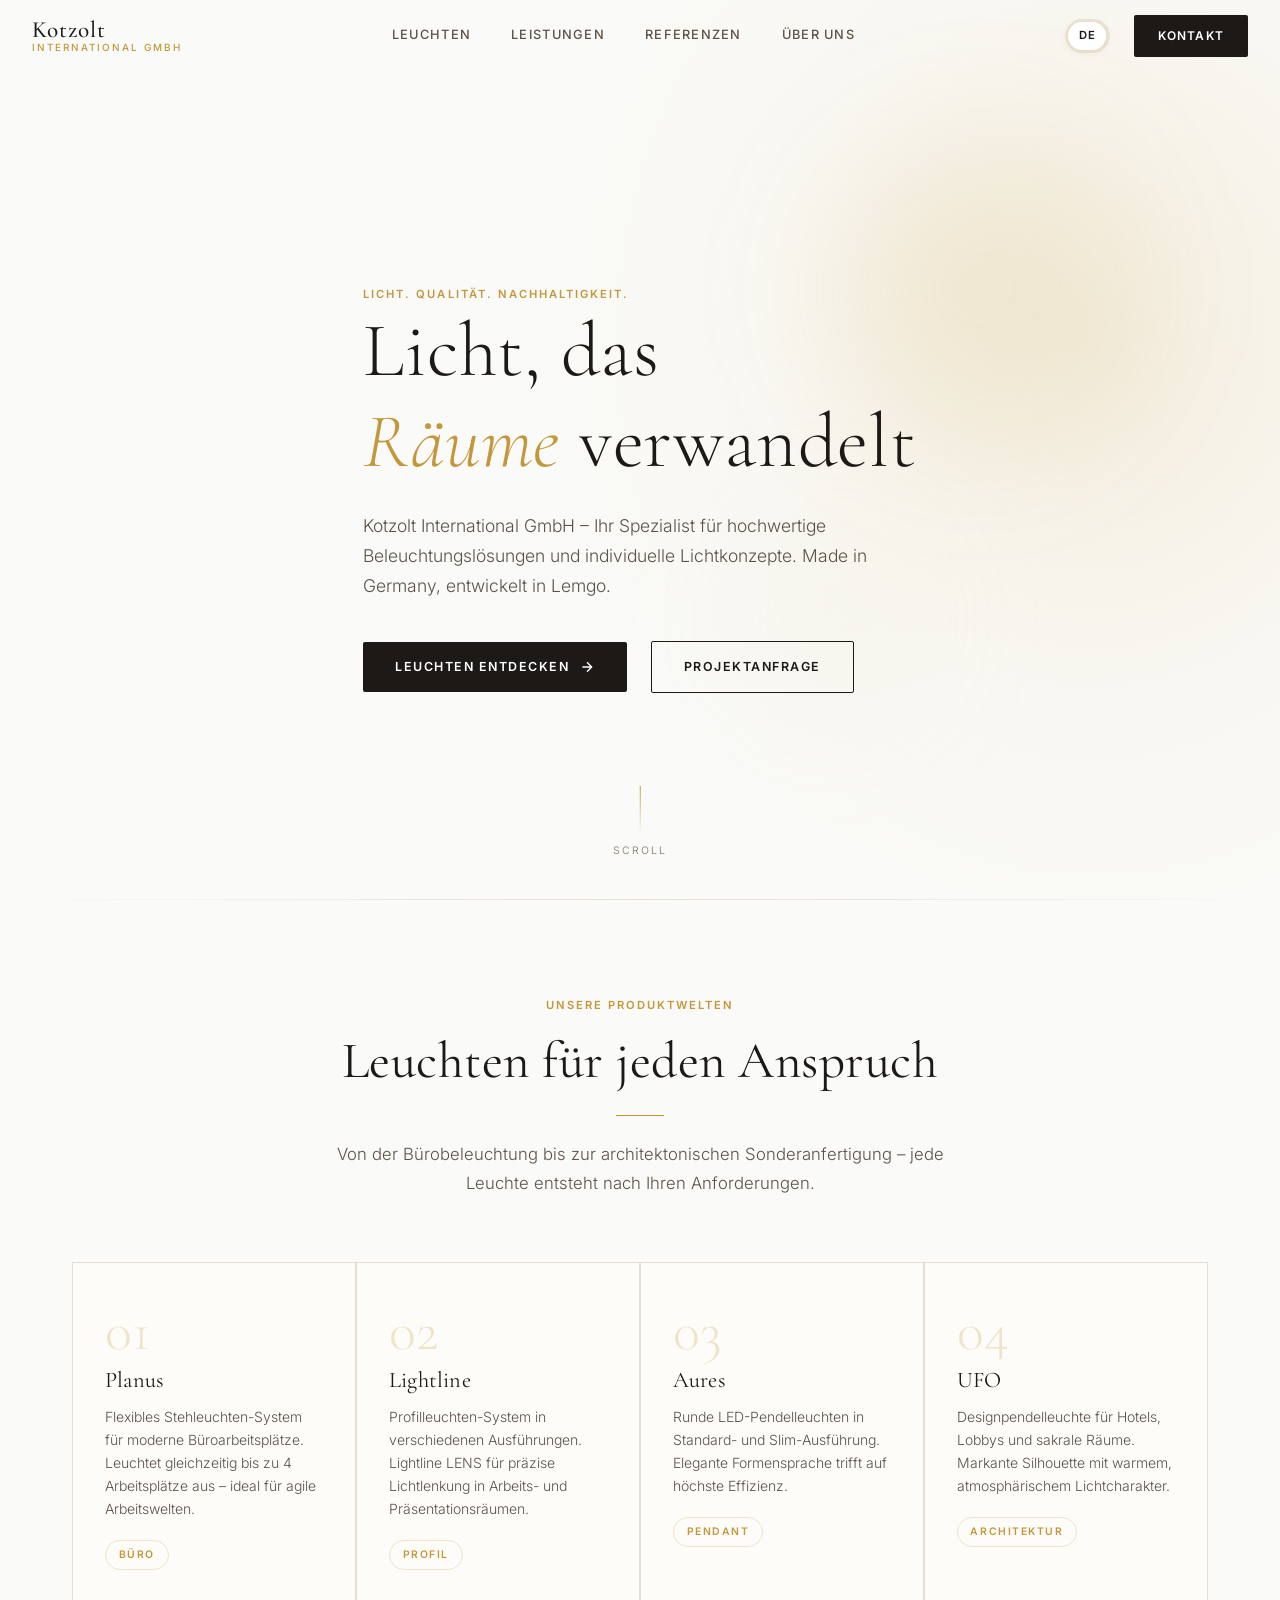
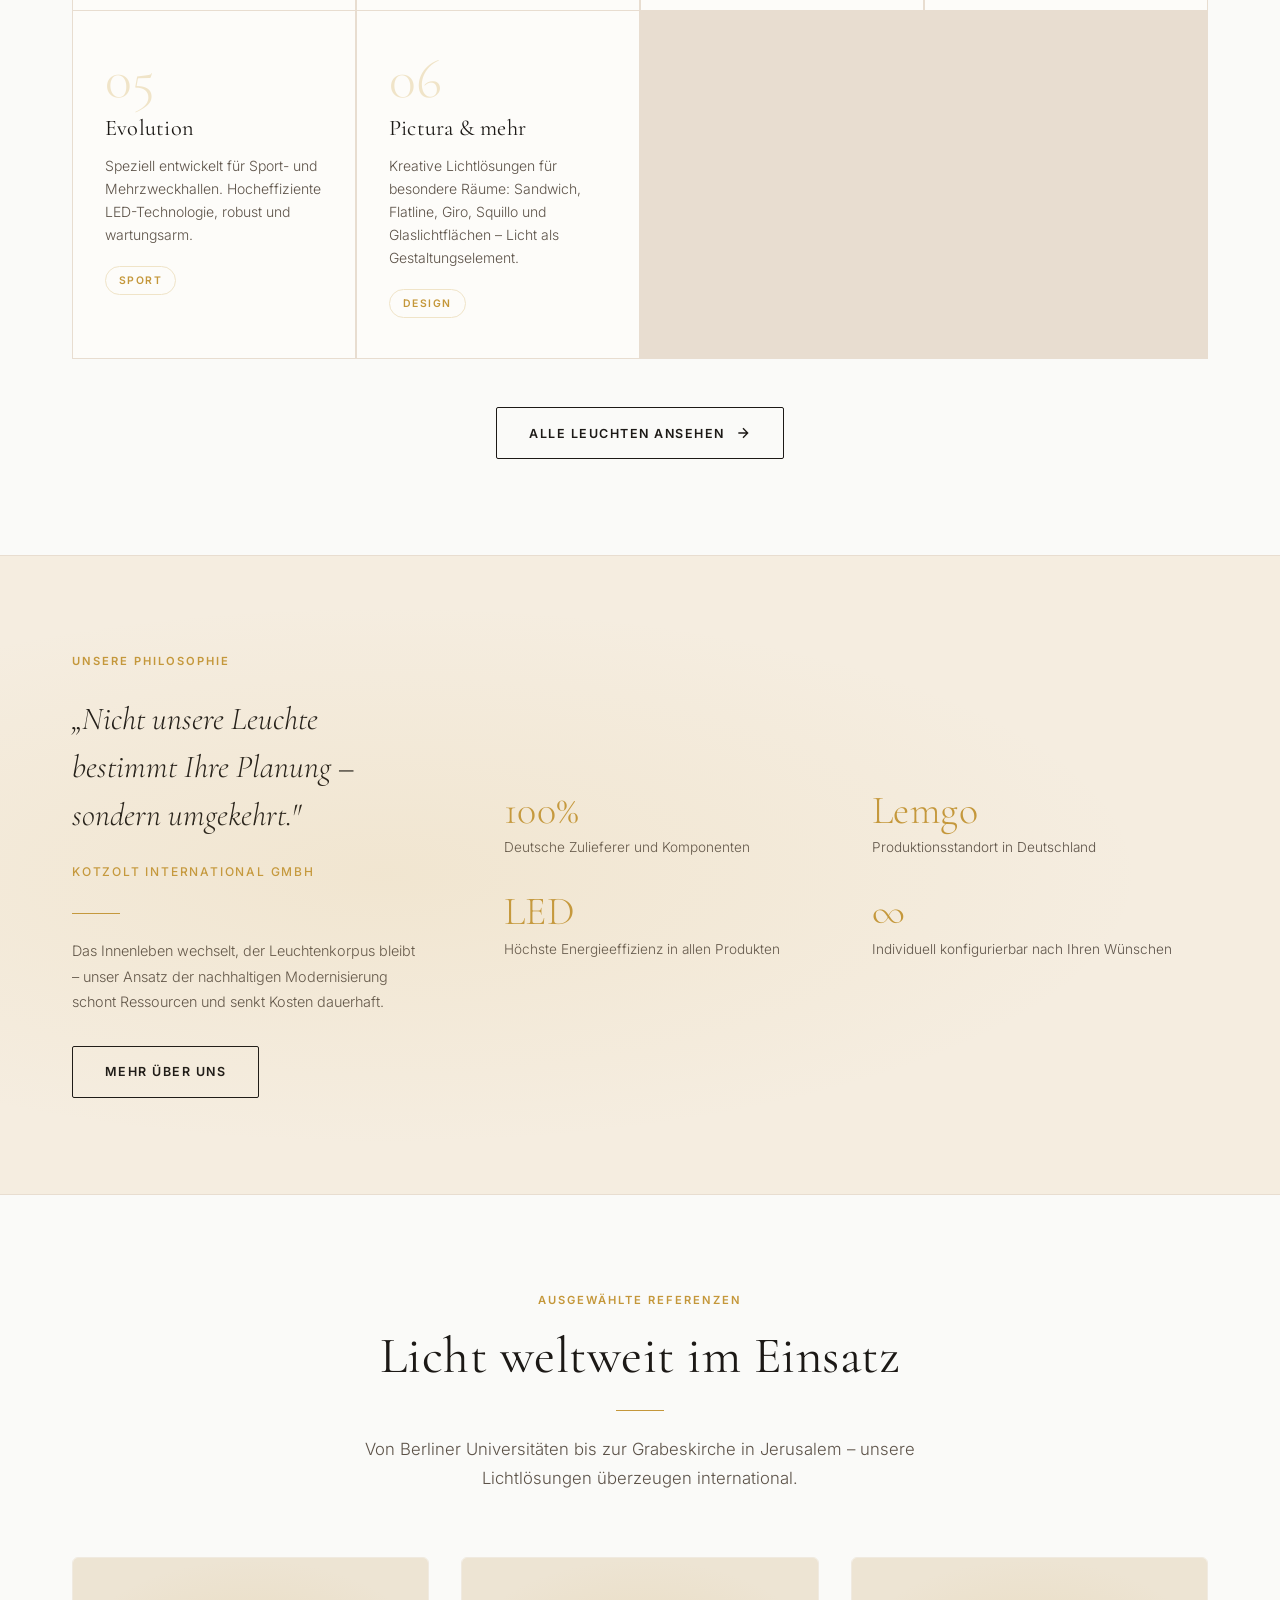
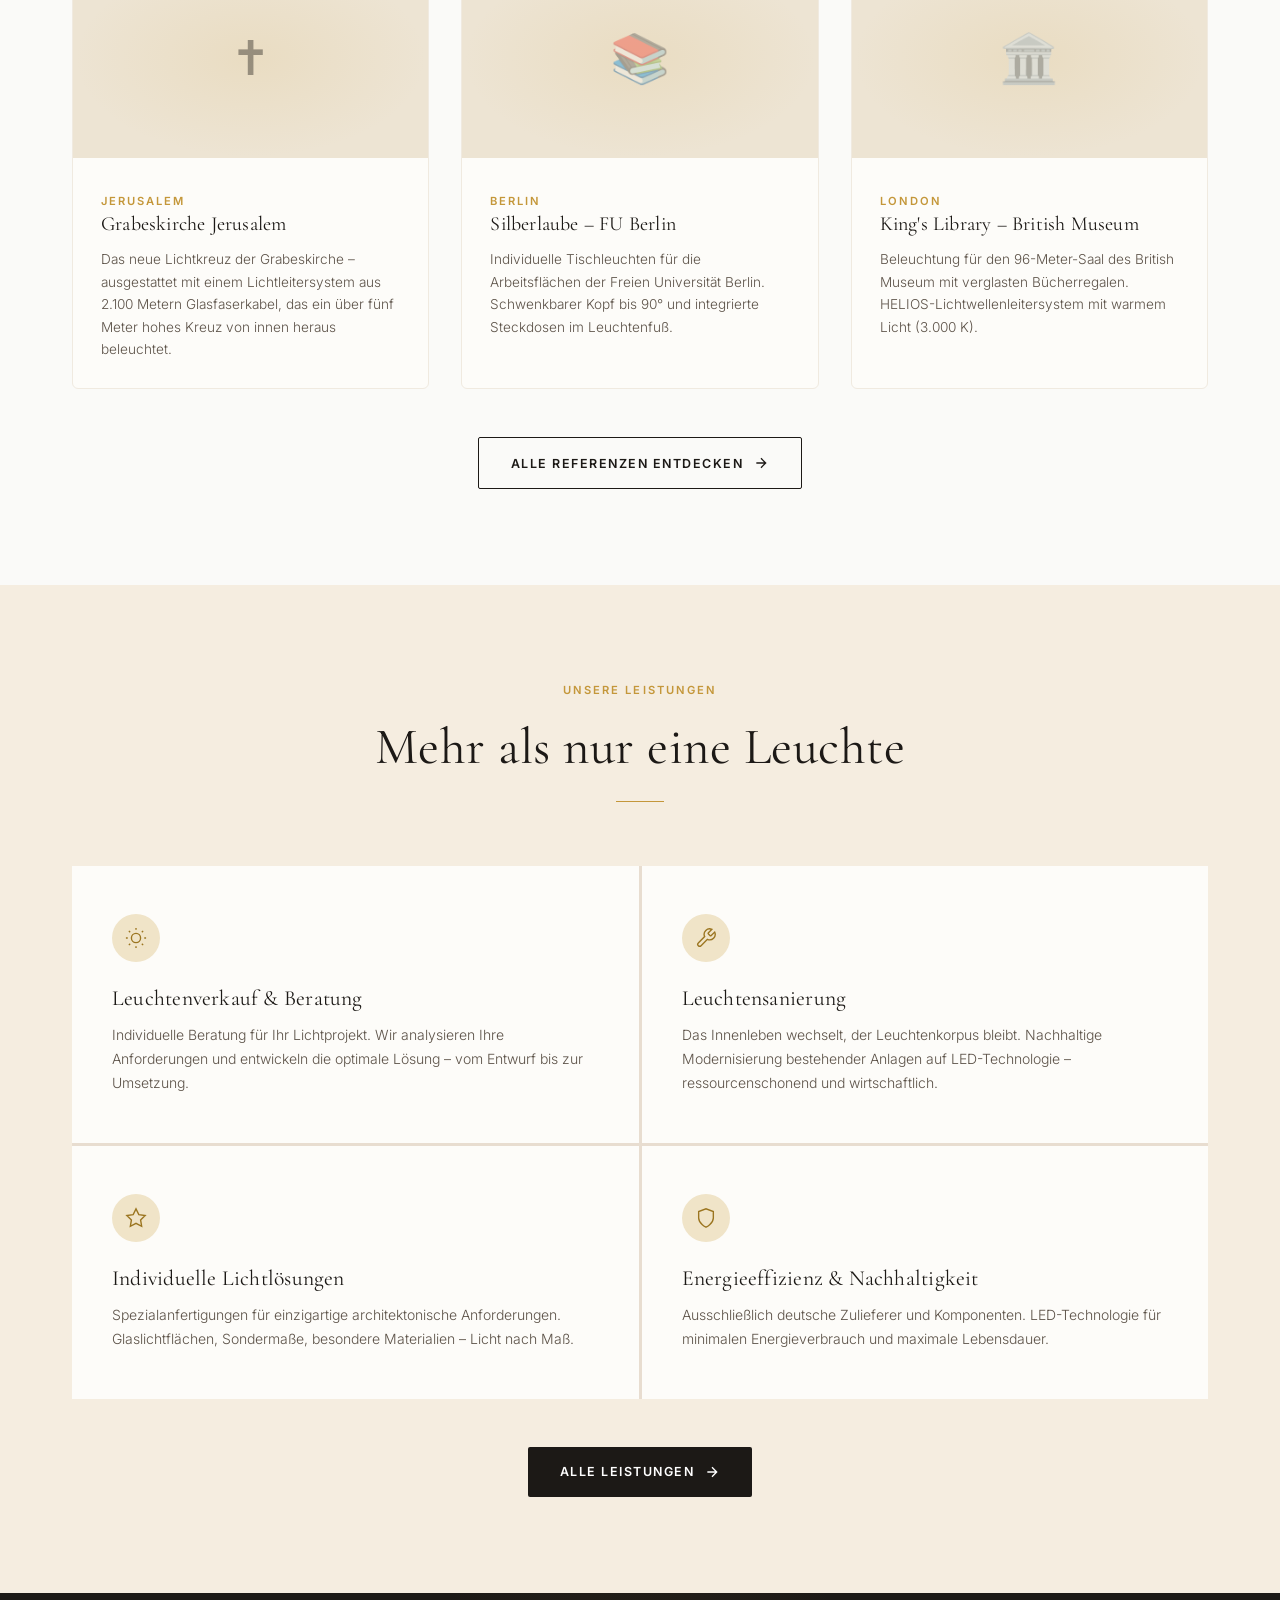
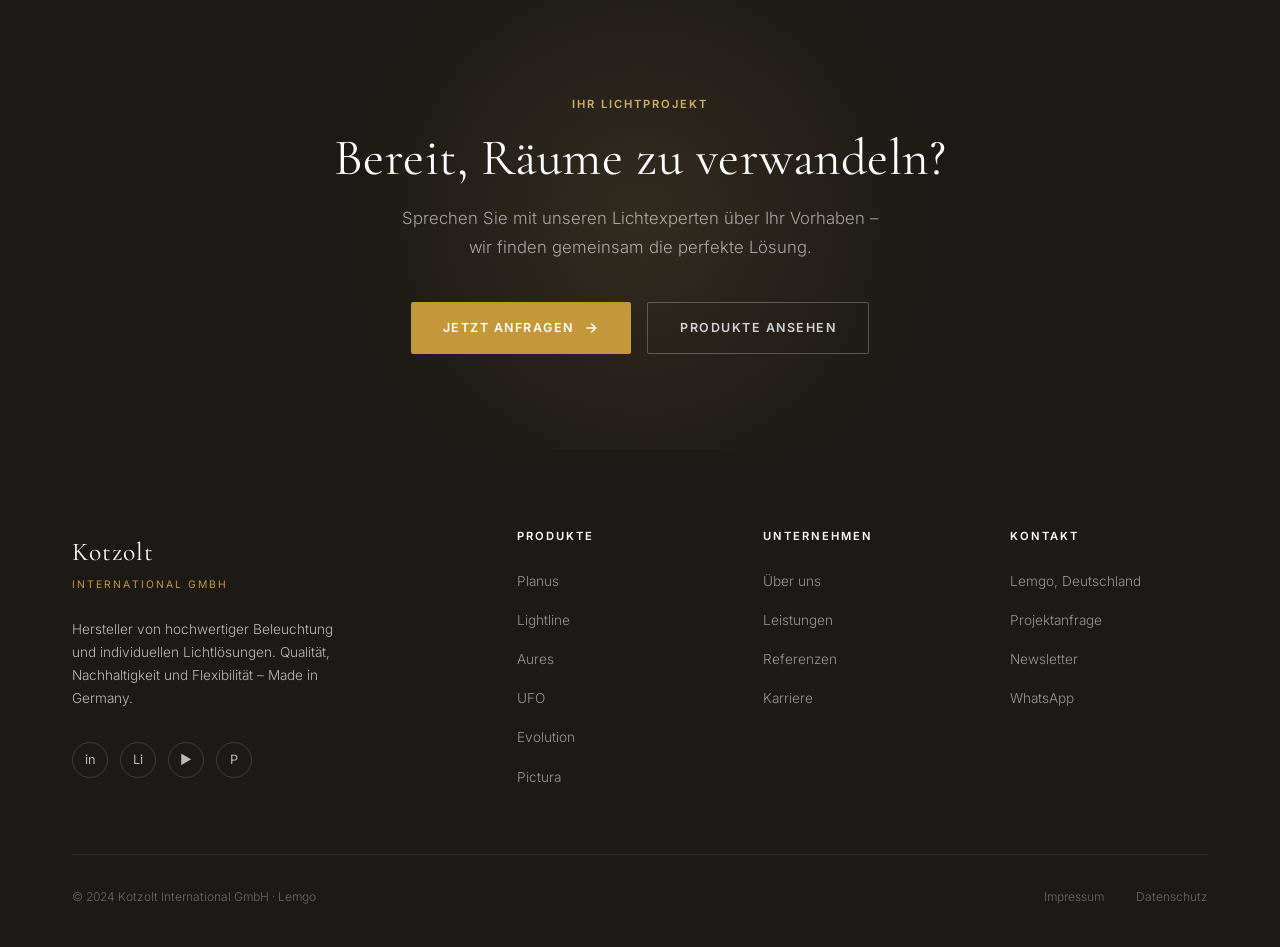
==== index.html @ 17b21932 "Add complete premium bilingual website for Kotzolt International GmbH 6 HTML pages (Home, Produkte, " ====
<!DOCTYPE html>
<html lang="de" class="lang-de">
<head>
  <meta charset="UTF-8" />
  <meta name="viewport" content="width=device-width, initial-scale=1.0" />
  <title>Kotzolt International GmbH — Beleuchtung & individuelle Lichtlösungen</title>
  <meta name="description" content="Kotzolt International GmbH – Hersteller von hochwertiger Beleuchtung und individuellen Lichtlösungen. Made in Germany, Lemgo." />
  <link rel="stylesheet" href="css/style.css" />
</head>
<body>

<!-- ── Mobile Nav ─────────────────────────────────────────── -->
<nav class="mobile-nav" role="dialog" aria-label="Hauptmenü">
  <button class="mobile-close" aria-label="Schließen" style="position:absolute;top:2rem;right:2rem;font-size:1.5rem;color:var(--text-primary);">✕</button>
  <a href="index.html"><span data-lang="de">Startseite</span><span data-lang="en">Home</span></a>
  <a href="produkte.html"><span data-lang="de">Leuchten</span><span data-lang="en">Products</span></a>
  <a href="leistungen.html"><span data-lang="de">Leistungen</span><span data-lang="en">Services</span></a>
  <a href="referenzen.html"><span data-lang="de">Referenzen</span><span data-lang="en">References</span></a>
  <a href="ueber-uns.html"><span data-lang="de">Über uns</span><span data-lang="en">About</span></a>
  <a href="kontakt.html"><span data-lang="de">Kontakt</span><span data-lang="en">Contact</span></a>
</nav>

<!-- ── Header ─────────────────────────────────────────────── -->
<header class="site-header">
  <div class="nav-inner">
    <a href="index.html" class="nav-logo" aria-label="Kotzolt Startseite">
      <span class="logo-name">Kotzolt</span>
      <span class="logo-tagline">International GmbH</span>
    </a>

    <nav class="nav-links" aria-label="Hauptnavigation">
      <a href="produkte.html"><span data-lang="de">Leuchten</span><span data-lang="en">Products</span></a>
      <a href="leistungen.html"><span data-lang="de">Leistungen</span><span data-lang="en">Services</span></a>
      <a href="referenzen.html"><span data-lang="de">Referenzen</span><span data-lang="en">References</span></a>
      <a href="ueber-uns.html"><span data-lang="de">Über uns</span><span data-lang="en">About</span></a>
    </nav>

    <div class="nav-right">
      <div class="lang-switch" role="group" aria-label="Sprache wählen">
        <button class="lang-btn" data-lang="de">DE</button>
        <button class="lang-btn" data-lang="en">EN</button>
      </div>
      <a href="kontakt.html" class="btn-contact">
        <span data-lang="de">Kontakt</span>
        <span data-lang="en">Contact</span>
      </a>
      <button class="nav-hamburger" aria-label="Menü öffnen" aria-expanded="false">
        <span></span><span></span><span></span>
      </button>
    </div>
  </div>
</header>

<!-- ── Hero ───────────────────────────────────────────────── -->
<section class="hero section-lg">
  <div class="light-orb orb-1"></div>
  <div class="light-orb orb-2"></div>

  <div class="container">
    <div class="hero-content">
      <span class="label fade-in">
        <span data-lang="de">Licht. Qualität. Nachhaltigkeit.</span>
        <span data-lang="en">Light. Quality. Sustainability.</span>
      </span>

      <h1 class="fade-in fade-in-delay-1">
        <span data-lang="de">Licht, das<br><em>Räume</em> verwandelt</span>
        <span data-lang="en">Light that<br><em>transforms</em> spaces</span>
      </h1>

      <p class="hero-lead fade-in fade-in-delay-2">
        <span data-lang="de">Kotzolt International GmbH – Ihr Spezialist für hochwertige Beleuchtungslösungen und individuelle Lichtkonzepte. Made in Germany, entwickelt in Lemgo.</span>
        <span data-lang="en">Kotzolt International GmbH – your specialist for high-quality lighting solutions and individual light concepts. Made in Germany, developed in Lemgo.</span>
      </p>

      <div class="hero-cta fade-in fade-in-delay-3">
        <a href="produkte.html" class="btn btn-primary">
          <span data-lang="de">Leuchten entdecken</span>
          <span data-lang="en">Discover Products</span>
          <svg viewBox="0 0 24 24" stroke="currentColor" fill="none" stroke-width="2">
            <path d="M5 12h14M12 5l7 7-7 7"/>
          </svg>
        </a>
        <a href="kontakt.html" class="btn btn-outline">
          <span data-lang="de">Projektanfrage</span>
          <span data-lang="en">Project Inquiry</span>
        </a>
      </div>
    </div>
  </div>

  <div class="hero-scroll" aria-hidden="true">
    <div class="scroll-line"></div>
    <span>Scroll</span>
  </div>
</section>

<!-- ── Featured Products ───────────────────────────────────── -->
<section class="section" id="leuchten">
  <div class="container">
    <header class="section-header fade-in">
      <span class="label">
        <span data-lang="de">Unsere Produktwelten</span>
        <span data-lang="en">Our Product Lines</span>
      </span>
      <h2>
        <span data-lang="de">Leuchten für jeden Anspruch</span>
        <span data-lang="en">Luminaires for every purpose</span>
      </h2>
      <div class="divider divider-center"></div>
      <p>
        <span data-lang="de">Von der Bürobeleuchtung bis zur architektonischen Sonderanfertigung – jede Leuchte entsteht nach Ihren Anforderungen.</span>
        <span data-lang="en">From office lighting to architectural custom solutions – every luminaire is designed to your requirements.</span>
      </p>
    </header>

    <div class="products-grid">

      <div class="product-card fade-in">
        <div class="product-number">01</div>
        <h3>Planus</h3>
        <p>
          <span data-lang="de">Flexibles Stehleuchten-System für moderne Büroarbeitsplätze. Leuchtet gleichzeitig bis zu 4 Arbeitsplätze aus – ideal für agile Arbeitswelten.</span>
          <span data-lang="en">Flexible floor lamp system for modern office workstations. Illuminates up to 4 workplaces simultaneously – ideal for agile work environments.</span>
        </p>
        <span class="product-tag">
          <span data-lang="de">Büro</span>
          <span data-lang="en">Office</span>
        </span>
      </div>

      <div class="product-card fade-in fade-in-delay-1">
        <div class="product-number">02</div>
        <h3>Lightline</h3>
        <p>
          <span data-lang="de">Profilleuchten-System in verschiedenen Ausführungen. Lightline LENS für präzise Lichtlenkung in Arbeits- und Präsentationsräumen.</span>
          <span data-lang="en">Profile lighting system in various configurations. Lightline LENS for precise light direction in workspaces and presentation rooms.</span>
        </p>
        <span class="product-tag">
          <span data-lang="de">Profil</span>
          <span data-lang="en">Profile</span>
        </span>
      </div>

      <div class="product-card fade-in fade-in-delay-2">
        <div class="product-number">03</div>
        <h3>Aures</h3>
        <p>
          <span data-lang="de">Runde LED-Pendelleuchten in Standard- und Slim-Ausführung. Elegante Formensprache trifft auf höchste Effizienz.</span>
          <span data-lang="en">Round LED pendant luminaires in standard and slim variants. Elegant design meets maximum efficiency.</span>
        </p>
        <span class="product-tag">
          <span data-lang="de">Pendant</span>
          <span data-lang="en">Pendant</span>
        </span>
      </div>

      <div class="product-card fade-in">
        <div class="product-number">04</div>
        <h3>UFO</h3>
        <p>
          <span data-lang="de">Designpendelleuchte für Hotels, Lobbys und sakrale Räume. Markante Silhouette mit warmem, atmosphärischem Lichtcharakter.</span>
          <span data-lang="en">Design pendant luminaire for hotels, lobbies, and sacred spaces. Distinctive silhouette with warm, atmospheric light character.</span>
        </p>
        <span class="product-tag">
          <span data-lang="de">Architektur</span>
          <span data-lang="en">Architecture</span>
        </span>
      </div>

      <div class="product-card fade-in fade-in-delay-1">
        <div class="product-number">05</div>
        <h3>Evolution</h3>
        <p>
          <span data-lang="de">Speziell entwickelt für Sport- und Mehrzweckhallen. Hocheffiziente LED-Technologie, robust und wartungsarm.</span>
          <span data-lang="en">Specially developed for sports and multi-purpose halls. Highly efficient LED technology, robust and low-maintenance.</span>
        </p>
        <span class="product-tag">
          <span data-lang="de">Sport</span>
          <span data-lang="en">Sports</span>
        </span>
      </div>

      <div class="product-card fade-in fade-in-delay-2">
        <div class="product-number">06</div>
        <h3>Pictura &amp; mehr</h3>
        <p>
          <span data-lang="de">Kreative Lichtlösungen für besondere Räume: Sandwich, Flatline, Giro, Squillo und Glaslichtflächen – Licht als Gestaltungselement.</span>
          <span data-lang="en">Creative lighting for special spaces: Sandwich, Flatline, Giro, Squillo and glass light surfaces – light as a design element.</span>
        </p>
        <span class="product-tag">
          <span data-lang="de">Design</span>
          <span data-lang="en">Design</span>
        </span>
      </div>

    </div>

    <div style="text-align:center;margin-top:3rem;" class="fade-in">
      <a href="produkte.html" class="btn btn-outline">
        <span data-lang="de">Alle Leuchten ansehen</span>
        <span data-lang="en">View all Products</span>
        <svg viewBox="0 0 24 24" stroke="currentColor" fill="none" stroke-width="2">
          <path d="M5 12h14M12 5l7 7-7 7"/>
        </svg>
      </a>
    </div>
  </div>
</section>

<!-- ── Philosophy ──────────────────────────────────────────── -->
<section class="philosophy section">
  <div class="container">
    <div class="philosophy-inner">
      <div class="fade-in">
        <span class="label" style="margin-bottom:1.5rem;display:block;">
          <span data-lang="de">Unsere Philosophie</span>
          <span data-lang="en">Our Philosophy</span>
        </span>
        <blockquote>
          <span data-lang="de">„Nicht unsere Leuchte bestimmt Ihre Planung – sondern umgekehrt."</span>
          <span data-lang="en">"Not our luminaire determines your planning – but the other way around."</span>
          <cite>Kotzolt International GmbH</cite>
        </blockquote>
        <div class="divider" style="margin-top:2rem;"></div>
        <p style="color:var(--text-secondary);font-size:.9rem;font-weight:300;line-height:1.75;margin-top:1.5rem;">
          <span data-lang="de">Das Innenleben wechselt, der Leuchtenkorpus bleibt – unser Ansatz der nachhaltigen Modernisierung schont Ressourcen und senkt Kosten dauerhaft.</span>
          <span data-lang="en">The inside changes, the housing remains – our sustainable modernization approach preserves resources and reduces costs permanently.</span>
        </p>
        <a href="ueber-uns.html" class="btn btn-outline" style="margin-top:2rem;display:inline-flex;">
          <span data-lang="de">Mehr über uns</span>
          <span data-lang="en">Learn more</span>
        </a>
      </div>

      <div class="philosophy-facts fade-in fade-in-delay-2">
        <div class="fact-item">
          <h4>100%</h4>
          <p>
            <span data-lang="de">Deutsche Zulieferer und Komponenten</span>
            <span data-lang="en">German suppliers and components</span>
          </p>
        </div>
        <div class="fact-item">
          <h4>
            <span data-lang="de">Lemgo</span>
            <span data-lang="en">Lemgo</span>
          </h4>
          <p>
            <span data-lang="de">Produktionsstandort in Deutschland</span>
            <span data-lang="en">Production site in Germany</span>
          </p>
        </div>
        <div class="fact-item">
          <h4>LED</h4>
          <p>
            <span data-lang="de">Höchste Energieeffizienz in allen Produkten</span>
            <span data-lang="en">Maximum energy efficiency in all products</span>
          </p>
        </div>
        <div class="fact-item">
          <h4>∞</h4>
          <p>
            <span data-lang="de">Individuell konfigurierbar nach Ihren Wünschen</span>
            <span data-lang="en">Individually configurable to your specifications</span>
          </p>
        </div>
      </div>
    </div>
  </div>
</section>

<!-- ── References teaser ───────────────────────────────────── -->
<section class="section" id="referenzen">
  <div class="container">
    <header class="section-header fade-in">
      <span class="label">
        <span data-lang="de">Ausgewählte Referenzen</span>
        <span data-lang="en">Selected References</span>
      </span>
      <h2>
        <span data-lang="de">Licht weltweit im Einsatz</span>
        <span data-lang="en">Light at work worldwide</span>
      </h2>
      <div class="divider divider-center"></div>
      <p>
        <span data-lang="de">Von Berliner Universitäten bis zur Grabeskirche in Jerusalem – unsere Lichtlösungen überzeugen international.</span>
        <span data-lang="en">From Berlin universities to the Church of the Holy Sepulchre in Jerusalem – our lighting solutions impress internationally.</span>
      </p>
    </header>

    <div class="references-grid">

      <div class="ref-card fade-in">
        <div class="ref-card-visual">
          <span class="ref-icon">✝</span>
        </div>
        <div class="ref-card-body">
          <span class="label">
            <span data-lang="de">Jerusalem</span>
            <span data-lang="en">Jerusalem</span>
          </span>
          <h3>
            <span data-lang="de">Grabeskirche Jerusalem</span>
            <span data-lang="en">Church of the Holy Sepulchre</span>
          </h3>
          <p>
            <span data-lang="de">Das neue Lichtkreuz der Grabeskirche – ausgestattet mit einem Lichtleitersystem aus 2.100 Metern Glasfaserkabel, das ein über fünf Meter hohes Kreuz von innen heraus beleuchtet.</span>
            <span data-lang="en">The new light cross of the Holy Sepulchre – equipped with a fiber optic system using 2,100 meters of glass fiber cable, illuminating a cross over five meters tall from within.</span>
          </p>
        </div>
      </div>

      <div class="ref-card fade-in fade-in-delay-1">
        <div class="ref-card-visual">
          <span class="ref-icon">📚</span>
        </div>
        <div class="ref-card-body">
          <span class="label">Berlin</span>
          <h3>
            <span data-lang="de">Silberlaube – FU Berlin</span>
            <span data-lang="en">Silberlaube – FU Berlin</span>
          </h3>
          <p>
            <span data-lang="de">Individuelle Tischleuchten für die Arbeitsflächen der Freien Universität Berlin. Schwenkbarer Kopf bis 90° und integrierte Steckdosen im Leuchtenfuß.</span>
            <span data-lang="en">Custom desk luminaires for the workstations of Freie Universität Berlin. Swivel head up to 90° and integrated power outlets in the base.</span>
          </p>
        </div>
      </div>

      <div class="ref-card fade-in fade-in-delay-2">
        <div class="ref-card-visual">
          <span class="ref-icon">🏛️</span>
        </div>
        <div class="ref-card-body">
          <span class="label">London</span>
          <h3>
            <span data-lang="de">King's Library – British Museum</span>
            <span data-lang="en">King's Library – British Museum</span>
          </h3>
          <p>
            <span data-lang="de">Beleuchtung für den 96-Meter-Saal des British Museum mit verglasten Bücherregalen. HELIOS-Lichtwellenleitersystem mit warmem Licht (3.000 K).</span>
            <span data-lang="en">Lighting for the 96-meter hall of the British Museum with glass-fronted bookshelves. HELIOS fiber optic system with warm light (3,000 K).</span>
          </p>
        </div>
      </div>

    </div>

    <div style="text-align:center;margin-top:3rem;" class="fade-in">
      <a href="referenzen.html" class="btn btn-outline">
        <span data-lang="de">Alle Referenzen entdecken</span>
        <span data-lang="en">Discover all references</span>
        <svg viewBox="0 0 24 24" stroke="currentColor" fill="none" stroke-width="2">
          <path d="M5 12h14M12 5l7 7-7 7"/>
        </svg>
      </a>
    </div>
  </div>
</section>

<!-- ── Services Overview ───────────────────────────────────── -->
<section class="section" style="background:var(--bg-warm);">
  <div class="container">
    <header class="section-header fade-in">
      <span class="label">
        <span data-lang="de">Unsere Leistungen</span>
        <span data-lang="en">Our Services</span>
      </span>
      <h2>
        <span data-lang="de">Mehr als nur eine Leuchte</span>
        <span data-lang="en">More than just a luminaire</span>
      </h2>
      <div class="divider divider-center"></div>
    </header>

    <div class="services-list">
      <div class="service-item fade-in">
        <div class="service-icon">
          <svg viewBox="0 0 24 24"><circle cx="12" cy="12" r="5"/><path d="M12 1v2M12 21v2M4.22 4.22l1.42 1.42M18.36 18.36l1.42 1.42M1 12h2M21 12h2M4.22 19.78l1.42-1.42M18.36 5.64l1.42-1.42"/></svg>
        </div>
        <h3>
          <span data-lang="de">Leuchtenverkauf &amp; Beratung</span>
          <span data-lang="en">Luminaire Sales &amp; Consulting</span>
        </h3>
        <p>
          <span data-lang="de">Individuelle Beratung für Ihr Lichtprojekt. Wir analysieren Ihre Anforderungen und entwickeln die optimale Lösung – vom Entwurf bis zur Umsetzung.</span>
          <span data-lang="en">Individual consultation for your lighting project. We analyze your requirements and develop the optimal solution – from concept to implementation.</span>
        </p>
      </div>

      <div class="service-item fade-in fade-in-delay-1">
        <div class="service-icon">
          <svg viewBox="0 0 24 24"><path d="M14.7 6.3a1 1 0 0 0 0 1.4l1.6 1.6a1 1 0 0 0 1.4 0l3.77-3.77a6 6 0 0 1-7.94 7.94l-6.91 6.91a2.12 2.12 0 0 1-3-3l6.91-6.91a6 6 0 0 1 7.94-7.94l-3.76 3.76z"/></svg>
        </div>
        <h3>
          <span data-lang="de">Leuchtensanierung</span>
          <span data-lang="en">Luminaire Renovation</span>
        </h3>
        <p>
          <span data-lang="de">Das Innenleben wechselt, der Leuchtenkorpus bleibt. Nachhaltige Modernisierung bestehender Anlagen auf LED-Technologie – ressourcenschonend und wirtschaftlich.</span>
          <span data-lang="en">The inside changes, the housing remains. Sustainable modernization of existing installations to LED technology – resource-efficient and economical.</span>
        </p>
      </div>

      <div class="service-item fade-in fade-in-delay-2">
        <div class="service-icon">
          <svg viewBox="0 0 24 24"><polygon points="12 2 15.09 8.26 22 9.27 17 14.14 18.18 21.02 12 17.77 5.82 21.02 7 14.14 2 9.27 8.91 8.26 12 2"/></svg>
        </div>
        <h3>
          <span data-lang="de">Individuelle Lichtlösungen</span>
          <span data-lang="en">Individual Lighting Solutions</span>
        </h3>
        <p>
          <span data-lang="de">Spezialanfertigungen für einzigartige architektonische Anforderungen. Glaslichtflächen, Sondermaße, besondere Materialien – Licht nach Maß.</span>
          <span data-lang="en">Custom-made solutions for unique architectural requirements. Glass light surfaces, special dimensions, special materials – bespoke light.</span>
        </p>
      </div>

      <div class="service-item fade-in fade-in-delay-3">
        <div class="service-icon">
          <svg viewBox="0 0 24 24"><path d="M12 22s8-4 8-10V5l-8-3-8 3v7c0 6 8 10 8 10z"/></svg>
        </div>
        <h3>
          <span data-lang="de">Energieeffizienz &amp; Nachhaltigkeit</span>
          <span data-lang="en">Energy Efficiency &amp; Sustainability</span>
        </h3>
        <p>
          <span data-lang="de">Ausschließlich deutsche Zulieferer und Komponenten. LED-Technologie für minimalen Energieverbrauch und maximale Lebensdauer.</span>
          <span data-lang="en">Exclusively German suppliers and components. LED technology for minimal energy consumption and maximum service life.</span>
        </p>
      </div>
    </div>

    <div style="text-align:center;margin-top:3rem;" class="fade-in">
      <a href="leistungen.html" class="btn btn-primary">
        <span data-lang="de">Alle Leistungen</span>
        <span data-lang="en">All Services</span>
        <svg viewBox="0 0 24 24" stroke="currentColor" fill="none" stroke-width="2">
          <path d="M5 12h14M12 5l7 7-7 7"/>
        </svg>
      </a>
    </div>
  </div>
</section>

<!-- ── CTA ─────────────────────────────────────────────────── -->
<section class="cta-banner section">
  <div class="container" style="position:relative;z-index:1;text-align:center;">
    <span class="label fade-in">
      <span data-lang="de">Ihr Lichtprojekt</span>
      <span data-lang="en">Your lighting project</span>
    </span>
    <h2 class="fade-in fade-in-delay-1" style="color:var(--white);margin-top:.75rem;margin-bottom:1rem;">
      <span data-lang="de">Bereit, Räume zu verwandeln?</span>
      <span data-lang="en">Ready to transform spaces?</span>
    </h2>
    <p class="fade-in fade-in-delay-2" style="color:rgba(255,255,255,.6);font-size:1.05rem;font-weight:300;max-width:480px;margin:0 auto 2.5rem;">
      <span data-lang="de">Sprechen Sie mit unseren Lichtexperten über Ihr Vorhaben – wir finden gemeinsam die perfekte Lösung.</span>
      <span data-lang="en">Talk to our lighting experts about your project – together we'll find the perfect solution.</span>
    </p>
    <div class="fade-in fade-in-delay-3" style="display:flex;gap:1rem;justify-content:center;flex-wrap:wrap;">
      <a href="kontakt.html" class="btn btn-gold">
        <span data-lang="de">Jetzt anfragen</span>
        <span data-lang="en">Get in touch</span>
        <svg viewBox="0 0 24 24" stroke="currentColor" fill="none" stroke-width="2">
          <path d="M5 12h14M12 5l7 7-7 7"/>
        </svg>
      </a>
      <a href="produkte.html" class="btn" style="border:1px solid rgba(255,255,255,.25);color:rgba(255,255,255,.8);">
        <span data-lang="de">Produkte ansehen</span>
        <span data-lang="en">View products</span>
      </a>
    </div>
  </div>
</section>

<!-- ── Footer ─────────────────────────────────────────────── -->
<footer class="site-footer">
  <div class="container">
    <div class="footer-grid">
      <div class="footer-brand">
        <div class="logo-name">Kotzolt</div>
        <div class="logo-sub">International GmbH</div>
        <p>
          <span data-lang="de">Hersteller von hochwertiger Beleuchtung und individuellen Lichtlösungen. Qualität, Nachhaltigkeit und Flexibilität – Made in Germany.</span>
          <span data-lang="en">Manufacturer of high-quality lighting and individual light solutions. Quality, sustainability and flexibility – Made in Germany.</span>
        </p>
        <div class="footer-social">
          <a href="https://www.instagram.com" class="social-icon" aria-label="Instagram" target="_blank" rel="noopener">in</a>
          <a href="https://www.linkedin.com" class="social-icon" aria-label="LinkedIn" target="_blank" rel="noopener">Li</a>
          <a href="https://www.youtube.com/@kotzolt6738" class="social-icon" aria-label="YouTube" target="_blank" rel="noopener">▶</a>
          <a href="https://www.pinterest.com" class="social-icon" aria-label="Pinterest" target="_blank" rel="noopener">P</a>
        </div>
      </div>

      <div class="footer-col">
        <h5>
          <span data-lang="de">Produkte</span>
          <span data-lang="en">Products</span>
        </h5>
        <ul>
          <li><a href="produkte.html">Planus</a></li>
          <li><a href="produkte.html">Lightline</a></li>
          <li><a href="produkte.html">Aures</a></li>
          <li><a href="produkte.html">UFO</a></li>
          <li><a href="produkte.html">Evolution</a></li>
          <li><a href="produkte.html">Pictura</a></li>
        </ul>
      </div>

      <div class="footer-col">
        <h5>
          <span data-lang="de">Unternehmen</span>
          <span data-lang="en">Company</span>
        </h5>
        <ul>
          <li><a href="ueber-uns.html"><span data-lang="de">Über uns</span><span data-lang="en">About us</span></a></li>
          <li><a href="leistungen.html"><span data-lang="de">Leistungen</span><span data-lang="en">Services</span></a></li>
          <li><a href="referenzen.html"><span data-lang="de">Referenzen</span><span data-lang="en">References</span></a></li>
          <li><a href="kontakt.html"><span data-lang="de">Karriere</span><span data-lang="en">Careers</span></a></li>
        </ul>
      </div>

      <div class="footer-col">
        <h5>
          <span data-lang="de">Kontakt</span>
          <span data-lang="en">Contact</span>
        </h5>
        <ul>
          <li><a href="kontakt.html">Lemgo, Deutschland</a></li>
          <li><a href="kontakt.html"><span data-lang="de">Projektanfrage</span><span data-lang="en">Project inquiry</span></a></li>
          <li><a href="kontakt.html">Newsletter</a></li>
          <li><a href="https://wa.me" target="_blank" rel="noopener">WhatsApp</a></li>
        </ul>
      </div>
    </div>

    <div class="footer-bottom">
      <span>© 2024 Kotzolt International GmbH · Lemgo</span>
      <div class="footer-legal">
        <a href="#">
          <span data-lang="de">Impressum</span>
          <span data-lang="en">Legal Notice</span>
        </a>
        <a href="#">
          <span data-lang="de">Datenschutz</span>
          <span data-lang="en">Privacy Policy</span>
        </a>
      </div>
    </div>
  </div>
</footer>

<script src="js/main.js"></script>
</body>
</html>
---- css/style.css ----
/* ============================================================
   KOTZOLT INTERNATIONAL GMBH — Premium Design
   Hell & Elegant · Warm & Atmosphärisch
   ============================================================ */

@import url('https://fonts.googleapis.com/css2?family=Cormorant+Garamond:ital,wght@0,300;0,400;0,500;0,600;1,300;1,400&family=Inter:wght@300;400;500;600&display=swap');

/* ── Variables ─────────────────────────────────────────────── */
:root {
  --bg-primary:    #FAFAF8;
  --bg-warm:       #F5EDE0;
  --bg-cream:      #EDE4D3;
  --bg-card:       #FDFCF9;
  --text-primary:  #1C1916;
  --text-secondary:#5C5248;
  --text-muted:    #9A8E82;
  --gold:          #C4973A;
  --gold-light:    #D4B060;
  --gold-pale:     #F0E4C8;
  --gold-dark:     #9B7520;
  --border:        #E8DDD0;
  --border-light:  #F0EAE0;
  --white:         #FFFFFF;
  --shadow-sm:     0 2px 12px rgba(28,25,22,.06);
  --shadow-md:     0 6px 30px rgba(28,25,22,.10);
  --shadow-lg:     0 16px 60px rgba(28,25,22,.13);
  --radius:        2px;
  --radius-md:     6px;
  --transition:    .35s cubic-bezier(.4,0,.2,1);
  --font-serif:    'Cormorant Garamond', Georgia, serif;
  --font-sans:     'Inter', system-ui, sans-serif;
}

/* ── Reset & Base ───────────────────────────────────────────── */
*, *::before, *::after { box-sizing: border-box; margin: 0; padding: 0; }

html {
  font-size: 16px;
  scroll-behavior: smooth;
  -webkit-font-smoothing: antialiased;
}

body {
  font-family: var(--font-sans);
  background: var(--bg-primary);
  color: var(--text-primary);
  line-height: 1.7;
  overflow-x: hidden;
}

img { max-width: 100%; display: block; }
a  { color: inherit; text-decoration: none; }
ul { list-style: none; }
button { cursor: pointer; border: none; background: none; font: inherit; }

/* ── Typography ─────────────────────────────────────────────── */
h1, h2, h3, h4, h5 {
  font-family: var(--font-serif);
  font-weight: 400;
  line-height: 1.18;
  letter-spacing: .01em;
}
h1 { font-size: clamp(2.8rem, 6vw, 5.5rem); }
h2 { font-size: clamp(2rem, 4vw, 3.4rem); }
h3 { font-size: clamp(1.5rem, 2.5vw, 2rem); }
h4 { font-size: 1.25rem; }

.label {
  font-family: var(--font-sans);
  font-size: .7rem;
  font-weight: 600;
  letter-spacing: .18em;
  text-transform: uppercase;
  color: var(--gold);
}

/* ── Layout ─────────────────────────────────────────────────── */
.container { max-width: 1200px; margin: 0 auto; padding: 0 2rem; }
.section    { padding: 6rem 0; }
.section-sm { padding: 4rem 0; }
.section-lg { padding: 9rem 0; }

.grid-2 { display: grid; grid-template-columns: repeat(2, 1fr); gap: 2rem; }
.grid-3 { display: grid; grid-template-columns: repeat(3, 1fr); gap: 2rem; }
.grid-4 { display: grid; grid-template-columns: repeat(4, 1fr); gap: 1.5rem; }

/* ── Divider ────────────────────────────────────────────────── */
.divider {
  width: 48px;
  height: 1px;
  background: var(--gold);
  margin: 1.5rem 0;
}
.divider-center { margin: 1.5rem auto; }

/* ── Navigation ─────────────────────────────────────────────── */
.site-header {
  position: fixed;
  top: 0; left: 0; right: 0;
  z-index: 100;
  transition: background var(--transition), box-shadow var(--transition);
}

.site-header.scrolled {
  background: rgba(250,250,248,.95);
  backdrop-filter: blur(12px);
  -webkit-backdrop-filter: blur(12px);
  box-shadow: var(--shadow-sm);
}

.nav-inner {
  display: flex;
  align-items: center;
  justify-content: space-between;
  height: 72px;
  padding: 0 2rem;
  max-width: 1360px;
  margin: 0 auto;
}

.nav-logo {
  display: flex;
  flex-direction: column;
  line-height: 1;
}

.nav-logo .logo-name {
  font-family: var(--font-serif);
  font-size: 1.45rem;
  font-weight: 500;
  color: var(--text-primary);
  letter-spacing: .04em;
}

.nav-logo .logo-tagline {
  font-size: .62rem;
  font-weight: 500;
  letter-spacing: .2em;
  text-transform: uppercase;
  color: var(--gold);
  margin-top: .1rem;
}

.nav-links {
  display: flex;
  align-items: center;
  gap: 2.5rem;
}

.nav-links a {
  font-size: .8rem;
  font-weight: 500;
  letter-spacing: .1em;
  text-transform: uppercase;
  color: var(--text-secondary);
  transition: color var(--transition);
  position: relative;
  padding-bottom: .2rem;
}

.nav-links a::after {
  content: '';
  position: absolute;
  bottom: 0; left: 0;
  width: 0; height: 1px;
  background: var(--gold);
  transition: width var(--transition);
}

.nav-links a:hover, .nav-links a.active {
  color: var(--text-primary);
}
.nav-links a:hover::after, .nav-links a.active::after { width: 100%; }

.nav-right {
  display: flex;
  align-items: center;
  gap: 1.5rem;
}

/* Language toggle */
.lang-switch {
  display: flex;
  align-items: center;
  gap: .2rem;
  background: var(--bg-cream);
  border-radius: 20px;
  padding: .15rem .2rem;
}

.lang-btn {
  font-size: .7rem;
  font-weight: 600;
  letter-spacing: .1em;
  padding: .3rem .65rem;
  border-radius: 16px;
  color: var(--text-muted);
  transition: all var(--transition);
}

.lang-btn.active {
  background: var(--white);
  color: var(--text-primary);
  box-shadow: var(--shadow-sm);
}

.btn-contact {
  font-size: .75rem;
  font-weight: 600;
  letter-spacing: .1em;
  text-transform: uppercase;
  padding: .65rem 1.5rem;
  background: var(--text-primary);
  color: var(--white);
  border-radius: var(--radius);
  transition: all var(--transition);
}

.btn-contact:hover {
  background: var(--gold-dark);
}

.nav-hamburger {
  display: none;
  flex-direction: column;
  gap: 5px;
  padding: .5rem;
}

.nav-hamburger span {
  display: block;
  width: 24px;
  height: 1.5px;
  background: var(--text-primary);
  transition: all var(--transition);
}

/* Mobile nav */
.mobile-nav {
  display: none;
  position: fixed;
  inset: 0;
  background: var(--bg-primary);
  z-index: 99;
  flex-direction: column;
  align-items: center;
  justify-content: center;
  gap: 2rem;
}

.mobile-nav.open { display: flex; }

.mobile-nav a {
  font-family: var(--font-serif);
  font-size: 2rem;
  color: var(--text-primary);
  transition: color var(--transition);
}
.mobile-nav a:hover { color: var(--gold); }

/* ── Buttons ─────────────────────────────────────────────────── */
.btn {
  display: inline-flex;
  align-items: center;
  gap: .6rem;
  font-size: .78rem;
  font-weight: 600;
  letter-spacing: .12em;
  text-transform: uppercase;
  padding: .9rem 2rem;
  border-radius: var(--radius);
  transition: all var(--transition);
}

.btn-primary {
  background: var(--text-primary);
  color: var(--white);
}
.btn-primary:hover {
  background: var(--gold-dark);
  transform: translateY(-1px);
  box-shadow: var(--shadow-md);
}

.btn-outline {
  background: transparent;
  color: var(--text-primary);
  border: 1px solid var(--text-primary);
}
.btn-outline:hover {
  background: var(--text-primary);
  color: var(--white);
}

.btn-gold {
  background: var(--gold);
  color: var(--white);
}
.btn-gold:hover {
  background: var(--gold-dark);
  box-shadow: 0 4px 20px rgba(196,151,58,.35);
  transform: translateY(-1px);
}

.btn svg { width: 16px; height: 16px; transition: transform var(--transition); }
.btn:hover svg { transform: translateX(3px); }

/* ── Hero ────────────────────────────────────────────────────── */
.hero {
  min-height: 100vh;
  display: flex;
  align-items: center;
  position: relative;
  overflow: hidden;
  background: var(--bg-primary);
}

.hero::before {
  content: '';
  position: absolute;
  top: -10%;
  right: -5%;
  width: 65%;
  height: 120%;
  background: radial-gradient(ellipse at 70% 40%, rgba(212,176,96,.18) 0%, rgba(240,228,200,.12) 40%, transparent 70%);
  pointer-events: none;
}

.hero::after {
  content: '';
  position: absolute;
  bottom: 0; left: 0;
  width: 100%; height: 1px;
  background: linear-gradient(90deg, transparent, var(--border), transparent);
}

.hero-content {
  position: relative;
  z-index: 1;
  max-width: 780px;
  padding-top: 72px;
}

.hero-content .label { margin-bottom: 1.5rem; }

.hero-content h1 {
  font-weight: 300;
  color: var(--text-primary);
  margin-bottom: 1.5rem;
}

.hero-content h1 em {
  font-style: italic;
  color: var(--gold);
}

.hero-lead {
  font-size: 1.1rem;
  color: var(--text-secondary);
  max-width: 520px;
  margin-bottom: 2.5rem;
  font-weight: 300;
}

.hero-cta {
  display: flex;
  align-items: center;
  gap: 1.5rem;
  flex-wrap: wrap;
}

.hero-scroll {
  position: absolute;
  bottom: 2.5rem;
  left: 50%;
  transform: translateX(-50%);
  display: flex;
  flex-direction: column;
  align-items: center;
  gap: .5rem;
  color: var(--text-muted);
  font-size: .65rem;
  letter-spacing: .2em;
  text-transform: uppercase;
  animation: scrollBounce 2.5s ease-in-out infinite;
}

.scroll-line {
  width: 1px;
  height: 48px;
  background: linear-gradient(to bottom, var(--gold), transparent);
}

@keyframes scrollBounce {
  0%, 100% { transform: translateX(-50%) translateY(0); opacity: .8; }
  50%       { transform: translateX(-50%) translateY(6px); opacity: .4; }
}

/* Floating light orb */
.light-orb {
  position: absolute;
  border-radius: 50%;
  filter: blur(60px);
  pointer-events: none;
  animation: orbFloat 8s ease-in-out infinite;
}

.orb-1 {
  width: 400px; height: 400px;
  top: 10%; right: 8%;
  background: radial-gradient(circle, rgba(212,176,96,.22) 0%, transparent 70%);
}

.orb-2 {
  width: 250px; height: 250px;
  top: 55%; right: 25%;
  background: radial-gradient(circle, rgba(240,228,200,.18) 0%, transparent 70%);
  animation-delay: -3s;
  animation-duration: 11s;
}

@keyframes orbFloat {
  0%, 100% { transform: translate(0, 0) scale(1); }
  33%       { transform: translate(-15px, -20px) scale(1.05); }
  66%       { transform: translate(10px, 15px) scale(.97); }
}

/* ── Section Header ─────────────────────────────────────────── */
.section-header { text-align: center; max-width: 620px; margin: 0 auto 4rem; }
.section-header.left { text-align: left; margin-left: 0; }
.section-header .label { display: block; margin-bottom: 1rem; }
.section-header p { color: var(--text-secondary); font-size: 1.05rem; font-weight: 300; margin-top: 1rem; }

/* ── Product Cards ───────────────────────────────────────────── */
.products-grid {
  display: grid;
  grid-template-columns: repeat(auto-fill, minmax(280px, 1fr));
  gap: 1.5px;
  background: var(--border);
  border: 1.5px solid var(--border);
}

.product-card {
  background: var(--bg-card);
  padding: 2.5rem 2rem;
  transition: all var(--transition);
  position: relative;
  overflow: hidden;
  cursor: pointer;
}

.product-card::before {
  content: '';
  position: absolute;
  inset: 0;
  background: radial-gradient(ellipse at 50% 0%, rgba(212,176,96,.08) 0%, transparent 60%);
  opacity: 0;
  transition: opacity var(--transition);
}

.product-card:hover::before { opacity: 1; }

.product-card:hover {
  background: var(--white);
  box-shadow: var(--shadow-md);
  z-index: 1;
}

.product-number {
  font-family: var(--font-serif);
  font-size: 3.5rem;
  font-weight: 300;
  color: var(--gold-pale);
  line-height: 1;
  margin-bottom: .5rem;
  transition: color var(--transition);
}

.product-card:hover .product-number { color: var(--gold-light); }

.product-card h3 {
  font-size: 1.4rem;
  font-weight: 400;
  margin-bottom: .75rem;
  color: var(--text-primary);
}

.product-card p {
  font-size: .875rem;
  color: var(--text-secondary);
  line-height: 1.65;
  font-weight: 300;
}

.product-tag {
  display: inline-block;
  margin-top: 1.25rem;
  font-size: .65rem;
  font-weight: 600;
  letter-spacing: .15em;
  text-transform: uppercase;
  color: var(--gold);
  padding: .3rem .8rem;
  border: 1px solid var(--gold-pale);
  border-radius: 20px;
}

/* ── Philosophy Quote ────────────────────────────────────────── */
.philosophy {
  background: var(--bg-warm);
  border-top: 1px solid var(--border);
  border-bottom: 1px solid var(--border);
  position: relative;
  overflow: hidden;
}

.philosophy::before {
  content: '';
  position: absolute;
  top: 0; left: 0;
  width: 100%; height: 100%;
  background: radial-gradient(ellipse at 30% 50%, rgba(212,176,96,.12) 0%, transparent 60%);
  pointer-events: none;
}

.philosophy-inner {
  display: grid;
  grid-template-columns: 1fr 2fr;
  gap: 5rem;
  align-items: center;
}

blockquote {
  font-family: var(--font-serif);
  font-size: clamp(1.5rem, 2.5vw, 2.2rem);
  font-weight: 300;
  font-style: italic;
  line-height: 1.5;
  color: var(--text-primary);
}

blockquote cite {
  display: block;
  font-family: var(--font-sans);
  font-style: normal;
  font-size: .75rem;
  font-weight: 500;
  letter-spacing: .15em;
  text-transform: uppercase;
  color: var(--gold);
  margin-top: 1.5rem;
}

.philosophy-facts {
  display: grid;
  grid-template-columns: 1fr 1fr;
  gap: 2rem;
}

.fact-item h4 {
  font-family: var(--font-serif);
  font-size: 2.5rem;
  font-weight: 300;
  color: var(--gold);
  line-height: 1;
  margin-bottom: .4rem;
}

.fact-item p {
  font-size: .85rem;
  color: var(--text-secondary);
  font-weight: 300;
}

/* ── Reference Cards ─────────────────────────────────────────── */
.references-grid {
  display: grid;
  grid-template-columns: repeat(3, 1fr);
  gap: 2rem;
}

.ref-card {
  background: var(--bg-card);
  border: 1px solid var(--border-light);
  border-radius: var(--radius-md);
  overflow: hidden;
  transition: all var(--transition);
}

.ref-card:hover {
  transform: translateY(-4px);
  box-shadow: var(--shadow-md);
}

.ref-card-visual {
  height: 200px;
  background: var(--bg-cream);
  display: flex;
  align-items: center;
  justify-content: center;
  position: relative;
  overflow: hidden;
}

.ref-card-visual::after {
  content: '';
  position: absolute;
  inset: 0;
  background: radial-gradient(ellipse at 50% 50%, rgba(212,176,96,.15) 0%, transparent 70%);
}

.ref-icon {
  font-size: 3rem;
  opacity: .4;
  position: relative;
  z-index: 1;
}

.ref-card-body { padding: 1.75rem; }

.ref-card-body .label { margin-bottom: .75rem; }

.ref-card-body h3 {
  font-size: 1.25rem;
  margin-bottom: .75rem;
  color: var(--text-primary);
}

.ref-card-body p {
  font-size: .85rem;
  color: var(--text-secondary);
  line-height: 1.65;
  font-weight: 300;
}

/* ── Services ────────────────────────────────────────────────── */
.services-list {
  display: grid;
  grid-template-columns: repeat(2, 1fr);
  gap: 3px;
  background: var(--border);
}

.service-item {
  background: var(--bg-card);
  padding: 3rem 2.5rem;
  transition: background var(--transition);
}

.service-item:hover {
  background: var(--bg-warm);
}

.service-icon {
  width: 48px; height: 48px;
  background: var(--gold-pale);
  border-radius: 50%;
  display: flex;
  align-items: center;
  justify-content: center;
  margin-bottom: 1.5rem;
}

.service-icon svg {
  width: 22px; height: 22px;
  stroke: var(--gold-dark);
  fill: none;
  stroke-width: 1.5;
}

.service-item h3 {
  font-size: 1.35rem;
  margin-bottom: .75rem;
}

.service-item p {
  font-size: .875rem;
  color: var(--text-secondary);
  font-weight: 300;
  line-height: 1.7;
}

/* ── CTA Banner ──────────────────────────────────────────────── */
.cta-banner {
  background: var(--text-primary);
  color: var(--white);
  text-align: center;
  position: relative;
  overflow: hidden;
}

.cta-banner::before {
  content: '';
  position: absolute;
  top: 50%; left: 50%;
  transform: translate(-50%, -50%);
  width: 700px; height: 700px;
  background: radial-gradient(circle, rgba(212,176,96,.12) 0%, transparent 60%);
  pointer-events: none;
}

.cta-banner .label { color: var(--gold-light); margin-bottom: 1.25rem; }
.cta-banner h2 { color: var(--white); margin-bottom: 1rem; }
.cta-banner p { color: rgba(255,255,255,.65); font-size: 1.05rem; font-weight: 300; max-width: 480px; margin: 0 auto 2.5rem; }

/* ── Footer ──────────────────────────────────────────────────── */
.site-footer {
  background: var(--text-primary);
  color: rgba(255,255,255,.7);
  padding: 5rem 0 2.5rem;
}

.footer-grid {
  display: grid;
  grid-template-columns: 2fr 1fr 1fr 1fr;
  gap: 3rem;
  margin-bottom: 4rem;
}

.footer-brand .logo-name {
  font-family: var(--font-serif);
  font-size: 1.6rem;
  color: var(--white);
  letter-spacing: .04em;
}

.footer-brand .logo-sub {
  font-size: .65rem;
  letter-spacing: .2em;
  text-transform: uppercase;
  color: var(--gold);
  margin-top: .2rem;
  margin-bottom: 1.5rem;
}

.footer-brand p {
  font-size: .85rem;
  font-weight: 300;
  line-height: 1.7;
  max-width: 280px;
}

.footer-social {
  display: flex;
  gap: .75rem;
  margin-top: 2rem;
}

.social-icon {
  width: 36px; height: 36px;
  border: 1px solid rgba(255,255,255,.15);
  border-radius: 50%;
  display: flex;
  align-items: center;
  justify-content: center;
  transition: all var(--transition);
  font-size: .8rem;
}

.social-icon:hover {
  border-color: var(--gold);
  background: rgba(212,176,96,.1);
  color: var(--gold);
}

.footer-col h5 {
  font-family: var(--font-sans);
  font-size: .7rem;
  font-weight: 600;
  letter-spacing: .18em;
  text-transform: uppercase;
  color: var(--white);
  margin-bottom: 1.5rem;
}

.footer-col ul { display: flex; flex-direction: column; gap: .75rem; }

.footer-col a {
  font-size: .85rem;
  font-weight: 300;
  color: rgba(255,255,255,.55);
  transition: color var(--transition);
}
.footer-col a:hover { color: var(--gold-light); }

.footer-bottom {
  padding-top: 2rem;
  border-top: 1px solid rgba(255,255,255,.08);
  display: flex;
  justify-content: space-between;
  align-items: center;
  font-size: .75rem;
  font-weight: 300;
  color: rgba(255,255,255,.35);
}

.footer-legal { display: flex; gap: 2rem; }
.footer-legal a { color: rgba(255,255,255,.35); transition: color var(--transition); }
.footer-legal a:hover { color: var(--gold-light); }

/* ── Page Hero (sub pages) ───────────────────────────────────── */
.page-hero {
  padding: 10rem 0 5rem;
  background: var(--bg-warm);
  border-bottom: 1px solid var(--border);
  position: relative;
  overflow: hidden;
}

.page-hero::before {
  content: '';
  position: absolute;
  top: 0; right: 0;
  width: 50%; height: 100%;
  background: radial-gradient(ellipse at 80% 50%, rgba(212,176,96,.15) 0%, transparent 60%);
  pointer-events: none;
}

.page-hero-content { position: relative; z-index: 1; }
.page-hero .label { margin-bottom: 1rem; }
.page-hero h1 { font-weight: 300; margin-bottom: 1.25rem; }
.page-hero p { font-size: 1.1rem; color: var(--text-secondary); font-weight: 300; max-width: 560px; }

/* ── Product Detail Cards ────────────────────────────────────── */
.product-detail-card {
  background: var(--bg-card);
  border: 1px solid var(--border-light);
  padding: 2.5rem;
  border-radius: var(--radius-md);
  transition: all var(--transition);
}

.product-detail-card:hover {
  border-color: var(--gold-pale);
  box-shadow: var(--shadow-md);
}

.product-visual {
  height: 220px;
  background: linear-gradient(135deg, var(--bg-warm) 0%, var(--bg-cream) 100%);
  border-radius: var(--radius);
  margin-bottom: 1.75rem;
  display: flex;
  align-items: center;
  justify-content: center;
  position: relative;
  overflow: hidden;
}

.product-visual::after {
  content: '';
  position: absolute;
  bottom: 0; left: 50%;
  transform: translateX(-50%);
  width: 60%; height: 50%;
  background: radial-gradient(ellipse at 50% 100%, rgba(212,176,96,.2) 0%, transparent 70%);
}

.product-visual-icon {
  font-size: 3.5rem;
  opacity: .3;
  position: relative;
  z-index: 1;
}

.product-features {
  display: flex;
  flex-wrap: wrap;
  gap: .5rem;
  margin-top: 1.25rem;
}

.feature-tag {
  font-size: .65rem;
  font-weight: 500;
  letter-spacing: .1em;
  text-transform: uppercase;
  padding: .3rem .7rem;
  background: var(--bg-warm);
  border-radius: 20px;
  color: var(--text-secondary);
}

/* ── Contact Form ────────────────────────────────────────────── */
.contact-grid {
  display: grid;
  grid-template-columns: 1fr 1.5fr;
  gap: 5rem;
  align-items: start;
}

.contact-info-item {
  display: flex;
  gap: 1.25rem;
  margin-bottom: 2rem;
}

.contact-icon {
  width: 44px; height: 44px;
  background: var(--gold-pale);
  border-radius: 50%;
  display: flex;
  align-items: center;
  justify-content: center;
  flex-shrink: 0;
}

.contact-icon svg {
  width: 18px; height: 18px;
  stroke: var(--gold-dark);
  fill: none;
  stroke-width: 1.5;
}

.contact-info-item h4 {
  font-family: var(--font-sans);
  font-size: .75rem;
  font-weight: 600;
  letter-spacing: .1em;
  text-transform: uppercase;
  color: var(--text-muted);
  margin-bottom: .35rem;
}

.contact-info-item p, .contact-info-item a {
  font-size: .9rem;
  color: var(--text-secondary);
  font-weight: 300;
  line-height: 1.6;
}

.form-group {
  margin-bottom: 1.5rem;
}

.form-group label {
  display: block;
  font-size: .72rem;
  font-weight: 600;
  letter-spacing: .12em;
  text-transform: uppercase;
  color: var(--text-muted);
  margin-bottom: .6rem;
}

.form-group input,
.form-group select,
.form-group textarea {
  width: 100%;
  padding: .875rem 1rem;
  background: var(--white);
  border: 1px solid var(--border);
  border-radius: var(--radius);
  font-family: var(--font-sans);
  font-size: .9rem;
  color: var(--text-primary);
  transition: border-color var(--transition), box-shadow var(--transition);
  outline: none;
}

.form-group input:focus,
.form-group select:focus,
.form-group textarea:focus {
  border-color: var(--gold);
  box-shadow: 0 0 0 3px rgba(196,151,58,.1);
}

.form-group textarea { min-height: 140px; resize: vertical; }

.form-row { display: grid; grid-template-columns: 1fr 1fr; gap: 1rem; }

/* ── About page ──────────────────────────────────────────────── */
.about-split {
  display: grid;
  grid-template-columns: 1fr 1fr;
  gap: 6rem;
  align-items: center;
}

.about-visual {
  height: 500px;
  background: var(--bg-cream);
  border-radius: var(--radius-md);
  position: relative;
  overflow: hidden;
  display: flex;
  align-items: center;
  justify-content: center;
}

.about-visual::before {
  content: '';
  position: absolute;
  inset: 0;
  background: radial-gradient(ellipse at 40% 40%, rgba(212,176,96,.2) 0%, transparent 60%);
}

.about-visual-icon { font-size: 6rem; opacity: .2; position: relative; z-index: 1; }

.about-values { margin-top: 3rem; }

.value-item {
  display: flex;
  gap: 1.25rem;
  padding: 1.5rem 0;
  border-bottom: 1px solid var(--border-light);
}
.value-item:last-child { border-bottom: none; }

.value-num {
  font-family: var(--font-serif);
  font-size: 1.5rem;
  font-weight: 300;
  color: var(--gold);
  min-width: 2rem;
}

.value-item h4 { font-size: 1rem; font-weight: 500; margin-bottom: .4rem; }
.value-item p { font-size: .85rem; color: var(--text-secondary); font-weight: 300; line-height: 1.65; }

/* ── Animations ──────────────────────────────────────────────── */
.fade-in {
  opacity: 0;
  transform: translateY(24px);
  transition: opacity .7s ease, transform .7s ease;
}
.fade-in.visible {
  opacity: 1;
  transform: none;
}
.fade-in-delay-1 { transition-delay: .1s; }
.fade-in-delay-2 { transition-delay: .2s; }
.fade-in-delay-3 { transition-delay: .3s; }
.fade-in-delay-4 { transition-delay: .4s; }

/* ── Breadcrumb ──────────────────────────────────────────────── */
.breadcrumb {
  display: flex;
  align-items: center;
  gap: .5rem;
  font-size: .75rem;
  color: var(--text-muted);
  margin-bottom: 1.5rem;
}
.breadcrumb a { color: var(--text-muted); }
.breadcrumb a:hover { color: var(--gold); }
.breadcrumb-sep { opacity: .4; }

/* ── Responsive ──────────────────────────────────────────────── */
@media (max-width: 1024px) {
  .footer-grid { grid-template-columns: 1fr 1fr; }
  .philosophy-inner { grid-template-columns: 1fr; gap: 3rem; }
  .about-split { grid-template-columns: 1fr; gap: 3rem; }
  .about-visual { height: 320px; }
  .contact-grid { grid-template-columns: 1fr; gap: 3rem; }
}

@media (max-width: 768px) {
  .nav-links, .btn-contact { display: none; }
  .nav-hamburger { display: flex; }
  .grid-2, .grid-3, .grid-4 { grid-template-columns: 1fr; }
  .references-grid { grid-template-columns: 1fr; }
  .services-list { grid-template-columns: 1fr; }
  .form-row { grid-template-columns: 1fr; }
  .philosophy-facts { grid-template-columns: 1fr 1fr; }
  .footer-grid { grid-template-columns: 1fr; gap: 2rem; }
  .footer-bottom { flex-direction: column; gap: 1rem; text-align: center; }
  .hero-cta { flex-direction: column; align-items: flex-start; }
  .section { padding: 4rem 0; }
  .section-lg { padding: 5rem 0; }
}

@media (max-width: 480px) {
  .container { padding: 0 1.25rem; }
  .products-grid { grid-template-columns: 1fr; gap: 1px; }
  .philosophy-facts { grid-template-columns: 1fr; }
}

/* ── Lang hidden ──────────────────────────────────────────────── */
[data-lang-content] { display: block; }
.lang-en [data-lang="de"], .lang-de [data-lang="en"] { display: none; }
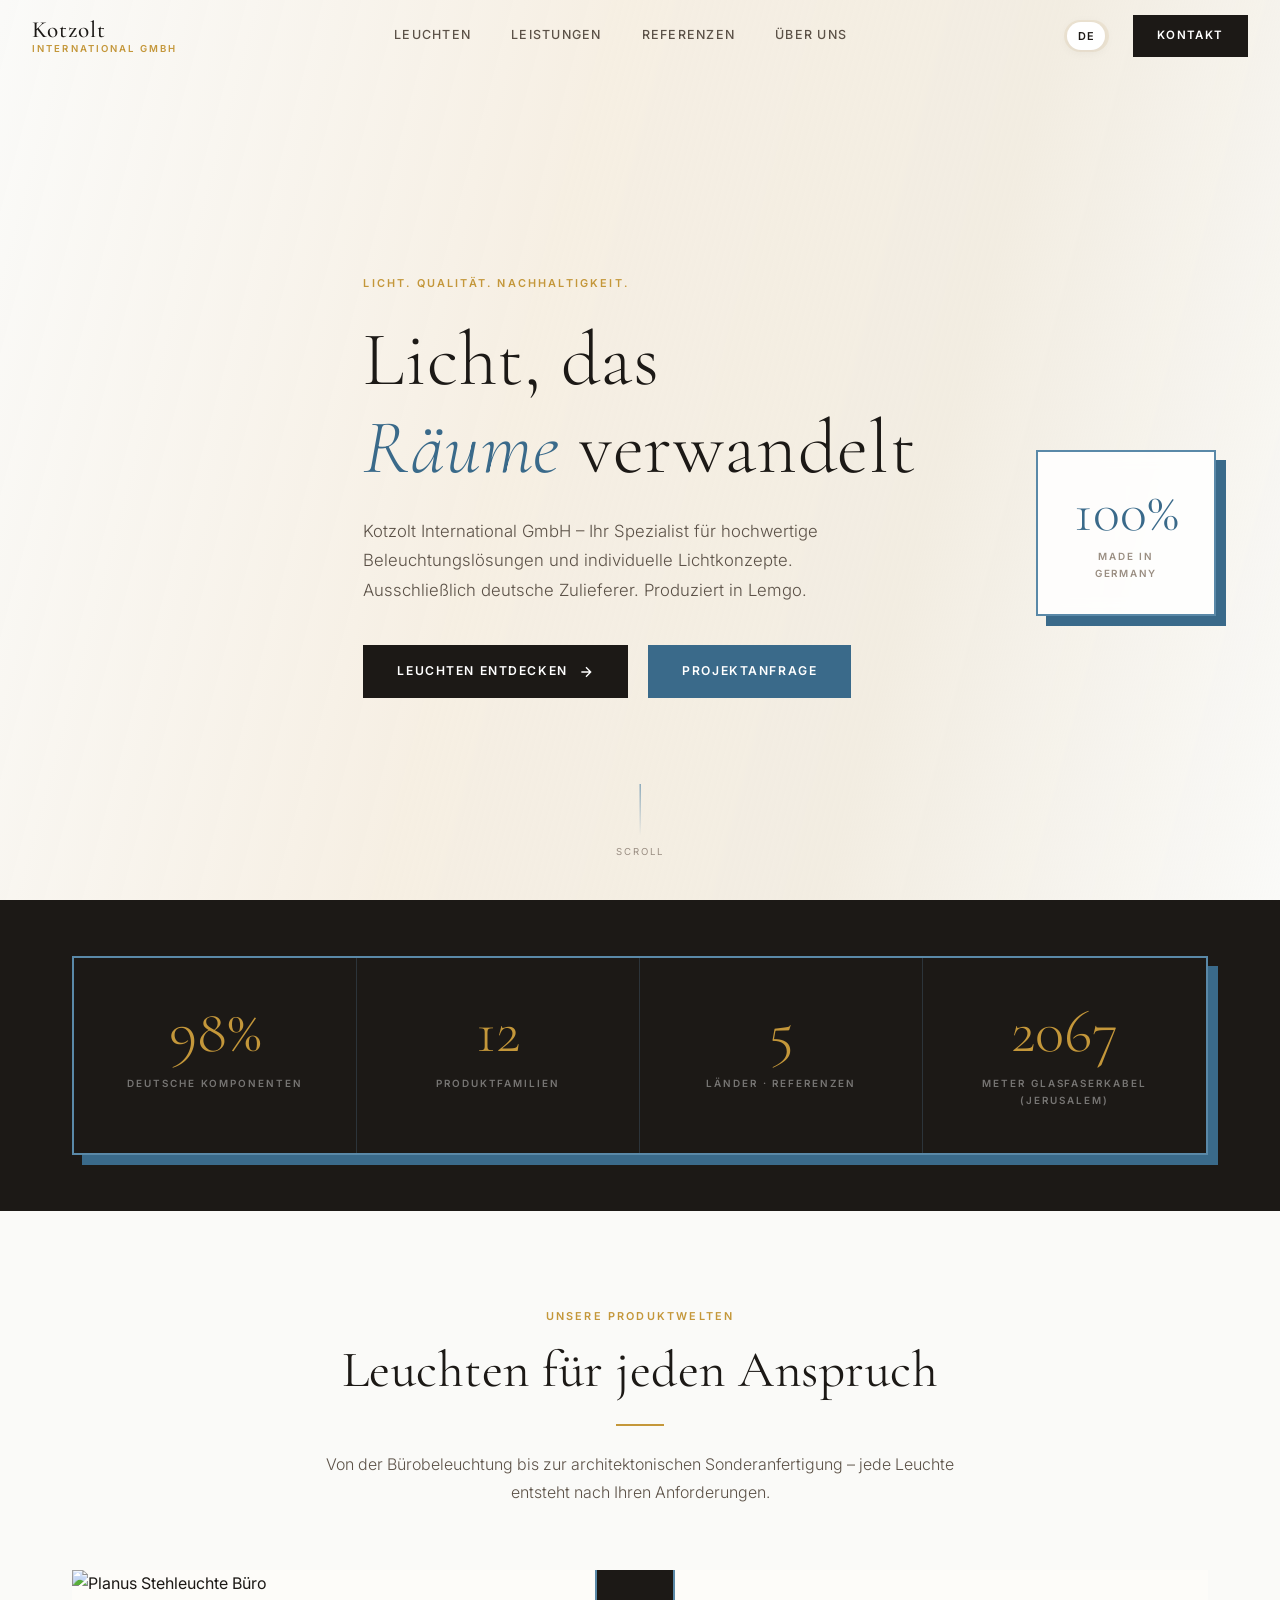
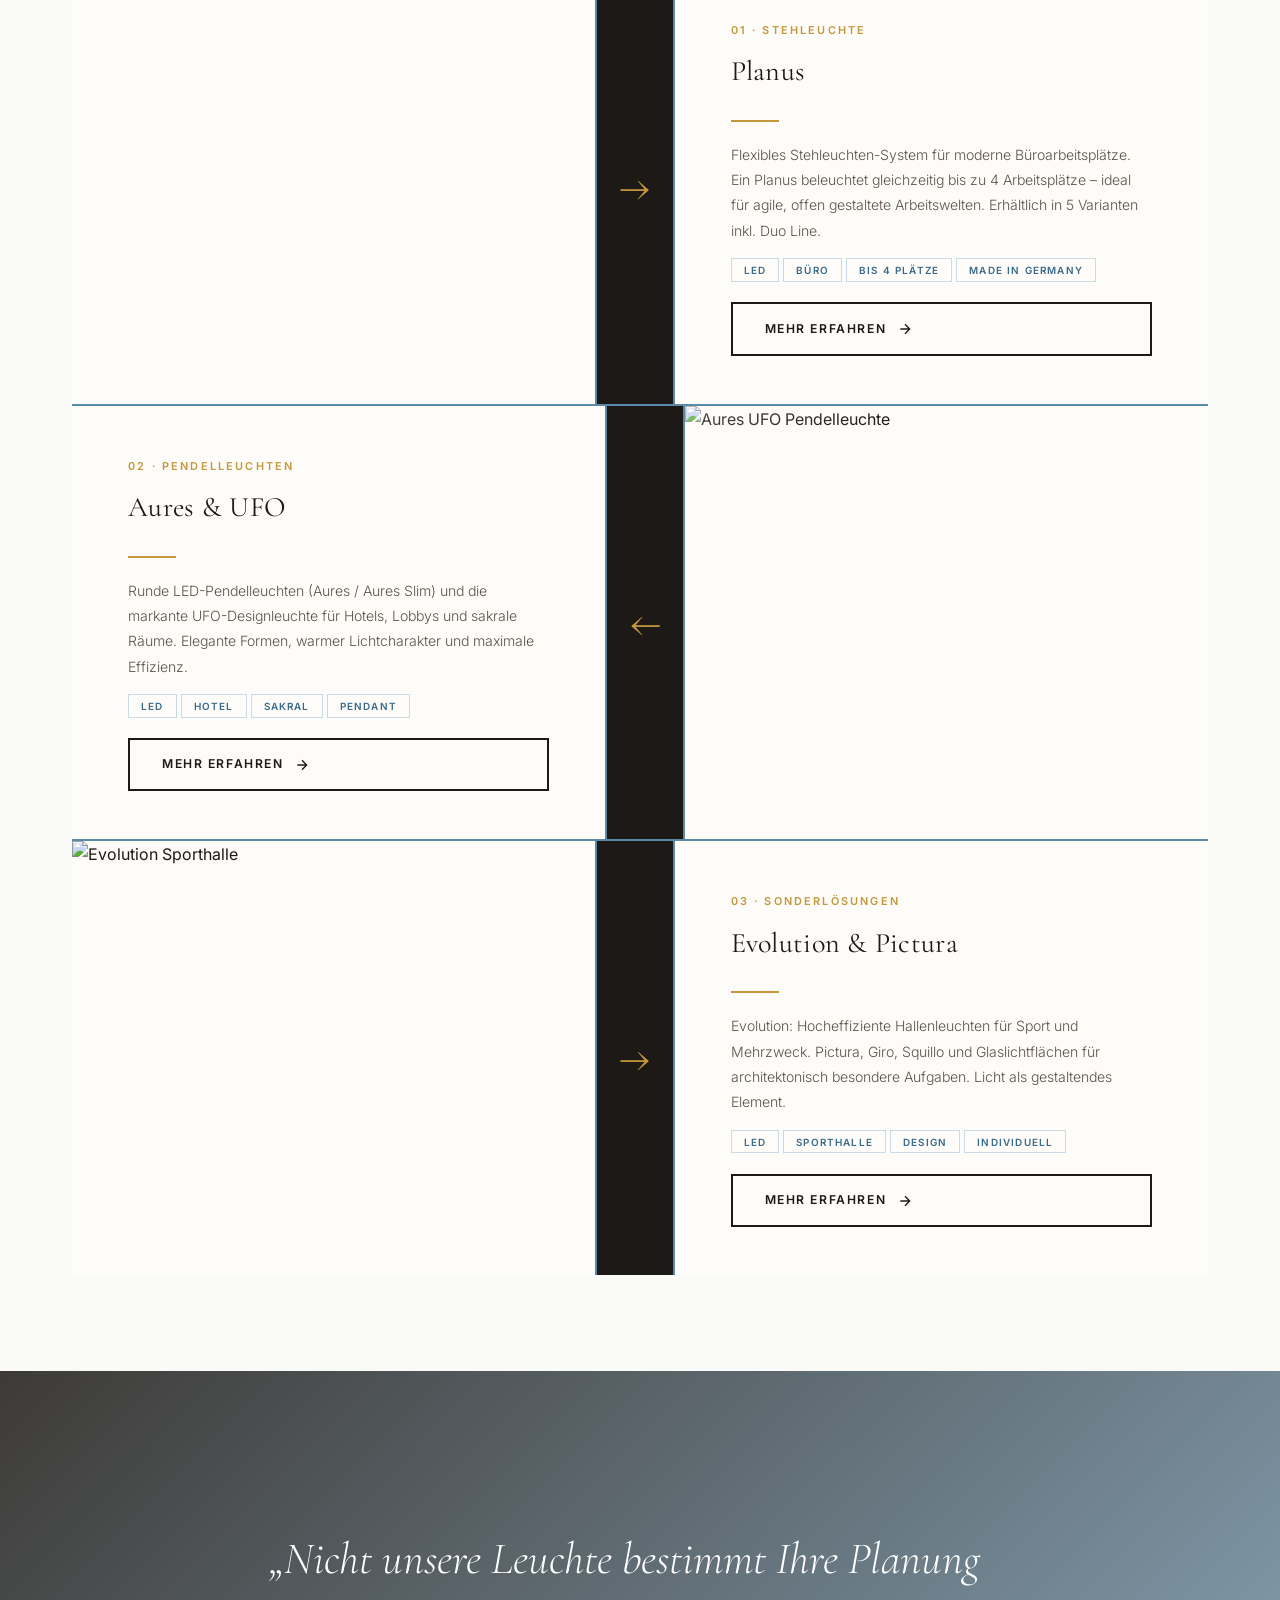
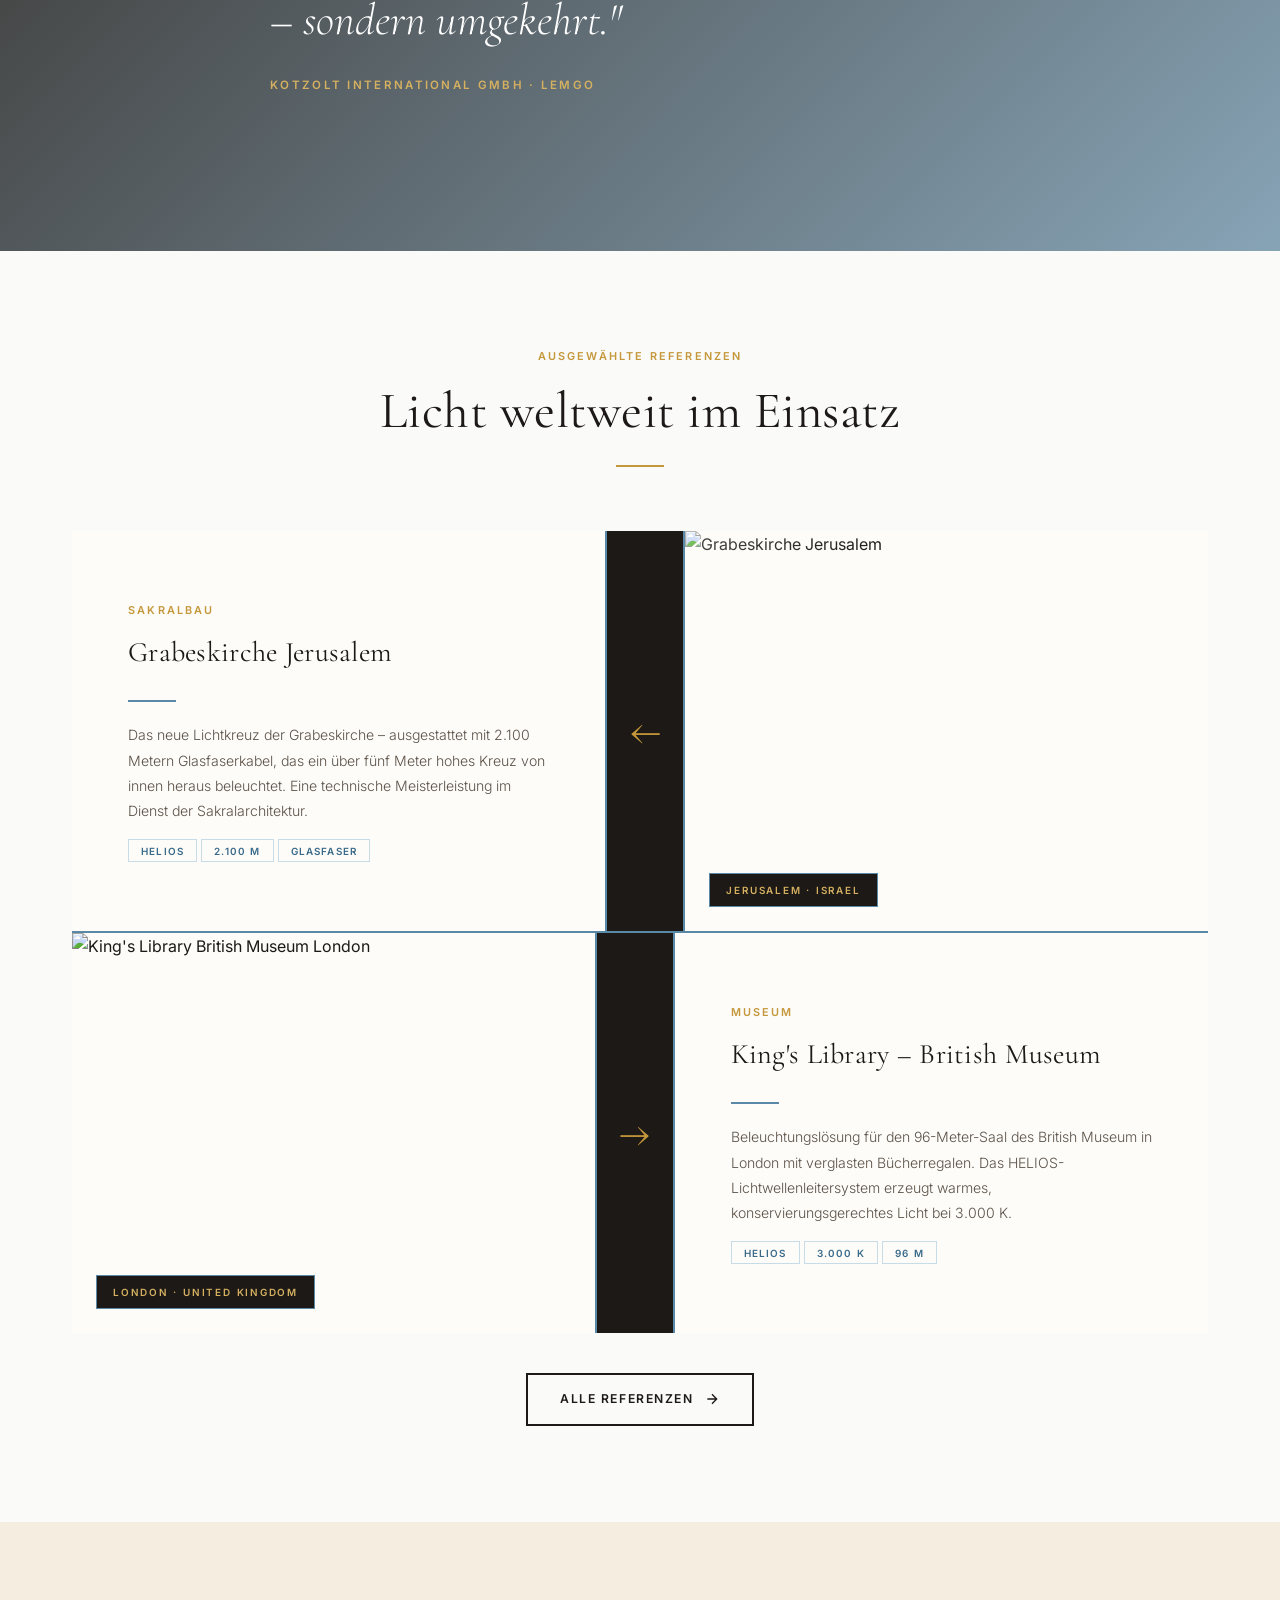
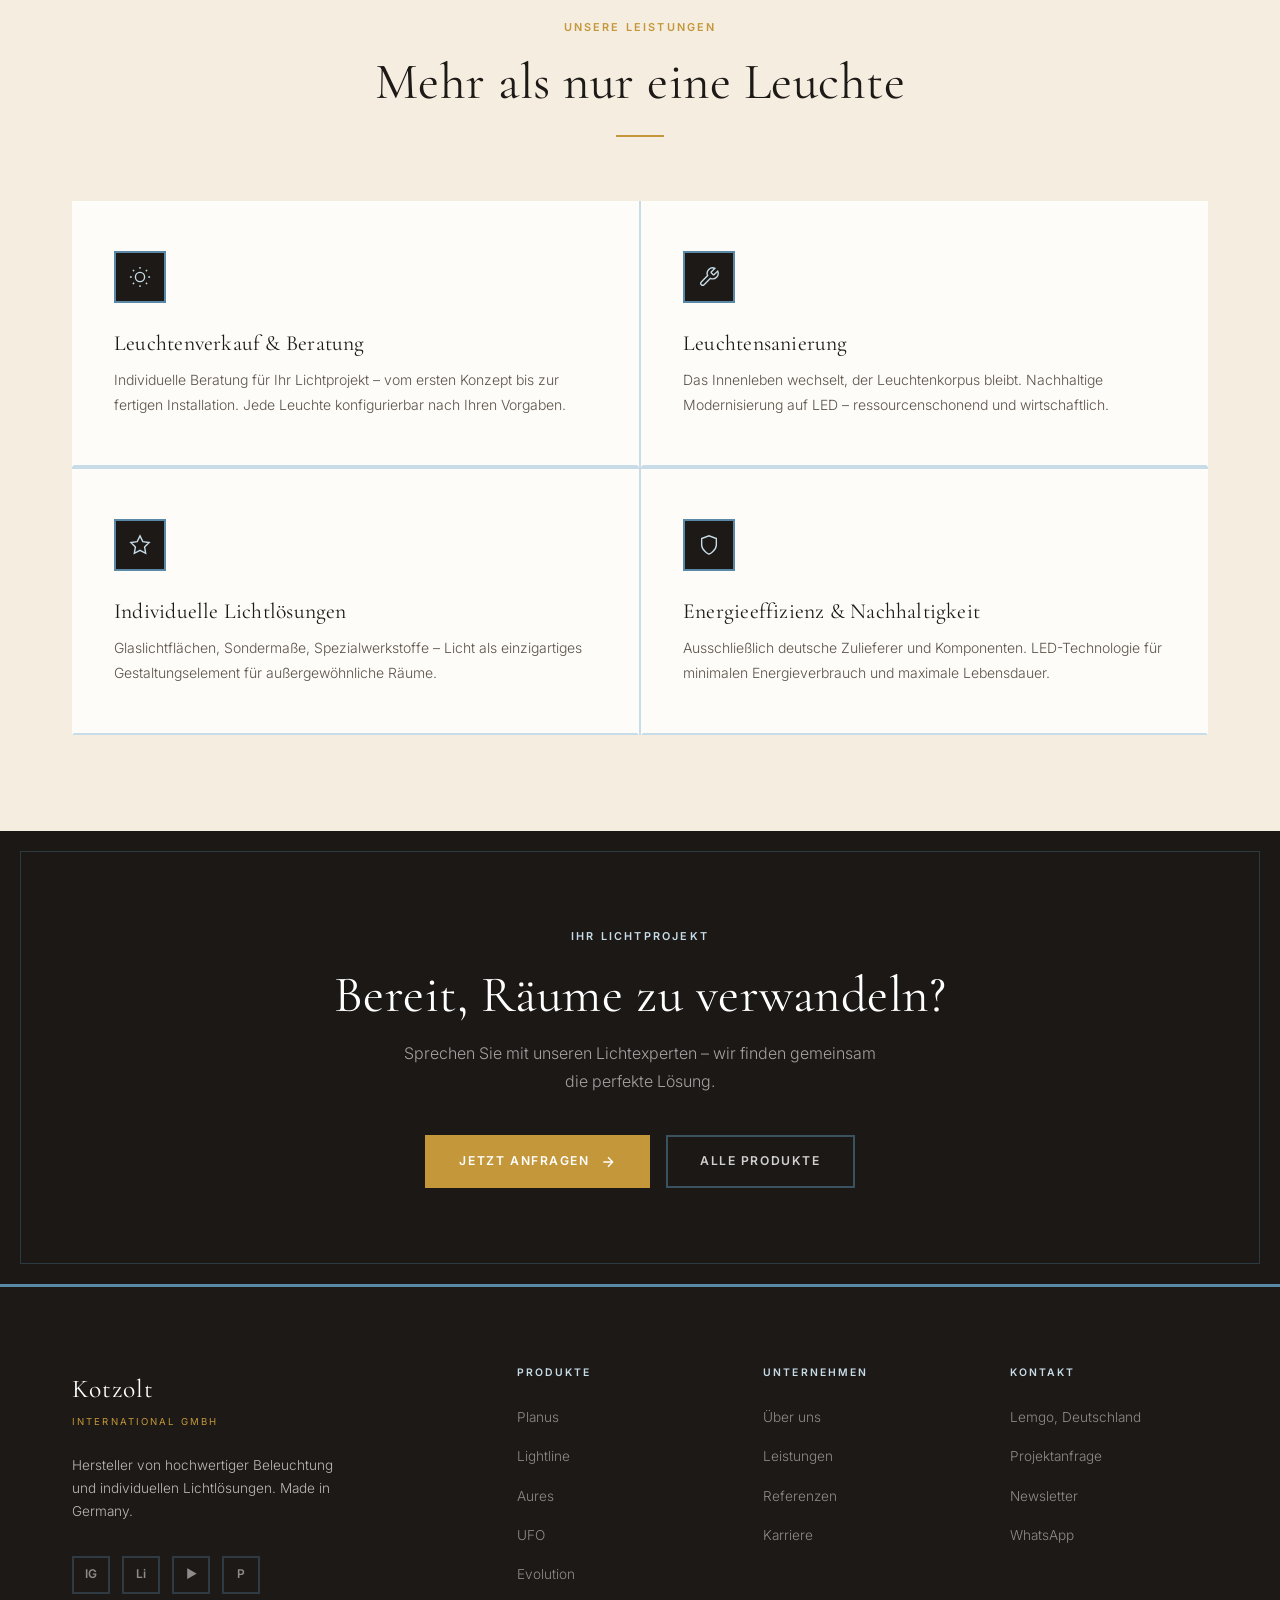
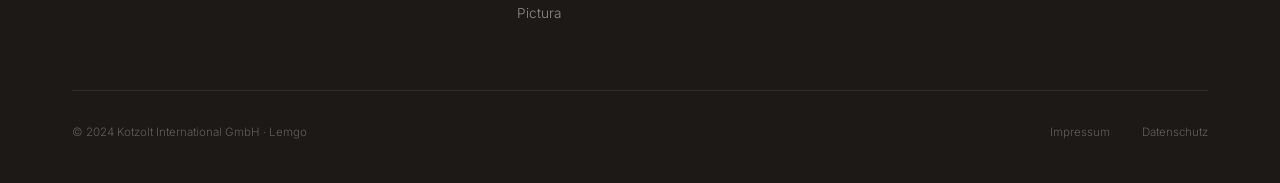
==== commit c347f109: "Add scroll effects, parallax, arrow layout, cold borders and images Complete visual redesign: parall" ====
--- a/index.html
+++ b/index.html
@@ -3,15 +3,15 @@
 <head>
   <meta charset="UTF-8" />
   <meta name="viewport" content="width=device-width, initial-scale=1.0" />
-  <title>Kotzolt International GmbH — Beleuchtung & individuelle Lichtlösungen</title>
+  <title>Kotzolt International GmbH — Beleuchtung &amp; individuelle Lichtlösungen</title>
   <meta name="description" content="Kotzolt International GmbH – Hersteller von hochwertiger Beleuchtung und individuellen Lichtlösungen. Made in Germany, Lemgo." />
   <link rel="stylesheet" href="css/style.css" />
 </head>
 <body>
 
-<!-- ── Mobile Nav ─────────────────────────────────────────── -->
-<nav class="mobile-nav" role="dialog" aria-label="Hauptmenü">
-  <button class="mobile-close" aria-label="Schließen" style="position:absolute;top:2rem;right:2rem;font-size:1.5rem;color:var(--text-primary);">✕</button>
+<!-- Mobile Nav -->
+<nav class="mobile-nav">
+  <button class="mobile-close" style="position:absolute;top:2rem;right:2rem;font-size:1.5rem;color:var(--text-primary);">✕</button>
   <a href="index.html"><span data-lang="de">Startseite</span><span data-lang="en">Home</span></a>
   <a href="produkte.html"><span data-lang="de">Leuchten</span><span data-lang="en">Products</span></a>
   <a href="leistungen.html"><span data-lang="de">Leistungen</span><span data-lang="en">Services</span></a>
@@ -20,68 +20,60 @@
   <a href="kontakt.html"><span data-lang="de">Kontakt</span><span data-lang="en">Contact</span></a>
 </nav>
 
-<!-- ── Header ─────────────────────────────────────────────── -->
+<!-- Header -->
 <header class="site-header">
   <div class="nav-inner">
-    <a href="index.html" class="nav-logo" aria-label="Kotzolt Startseite">
+    <a href="index.html" class="nav-logo">
       <span class="logo-name">Kotzolt</span>
       <span class="logo-tagline">International GmbH</span>
     </a>
-
-    <nav class="nav-links" aria-label="Hauptnavigation">
+    <nav class="nav-links">
       <a href="produkte.html"><span data-lang="de">Leuchten</span><span data-lang="en">Products</span></a>
       <a href="leistungen.html"><span data-lang="de">Leistungen</span><span data-lang="en">Services</span></a>
       <a href="referenzen.html"><span data-lang="de">Referenzen</span><span data-lang="en">References</span></a>
       <a href="ueber-uns.html"><span data-lang="de">Über uns</span><span data-lang="en">About</span></a>
     </nav>
-
     <div class="nav-right">
-      <div class="lang-switch" role="group" aria-label="Sprache wählen">
+      <div class="lang-switch">
         <button class="lang-btn" data-lang="de">DE</button>
         <button class="lang-btn" data-lang="en">EN</button>
       </div>
       <a href="kontakt.html" class="btn-contact">
-        <span data-lang="de">Kontakt</span>
-        <span data-lang="en">Contact</span>
+        <span data-lang="de">Kontakt</span><span data-lang="en">Contact</span>
       </a>
-      <button class="nav-hamburger" aria-label="Menü öffnen" aria-expanded="false">
+      <button class="nav-hamburger" aria-label="Menü" aria-expanded="false">
         <span></span><span></span><span></span>
       </button>
     </div>
   </div>
 </header>
 
-<!-- ── Hero ───────────────────────────────────────────────── -->
-<section class="hero section-lg">
-  <div class="light-orb orb-1"></div>
-  <div class="light-orb orb-2"></div>
+<!-- ═══════════════════ HERO ═════════════════════════════════ -->
+<section class="hero">
+  <div class="hero-parallax-bg" data-parallax="0.45"></div>
+  <div class="hero-overlay"></div>
 
   <div class="container">
     <div class="hero-content">
-      <span class="label fade-in">
+      <span class="label slide-left">
         <span data-lang="de">Licht. Qualität. Nachhaltigkeit.</span>
         <span data-lang="en">Light. Quality. Sustainability.</span>
       </span>
-
-      <h1 class="fade-in fade-in-delay-1">
+      <h1 class="slide-left fade-in-delay-1">
         <span data-lang="de">Licht, das<br><em>Räume</em> verwandelt</span>
         <span data-lang="en">Light that<br><em>transforms</em> spaces</span>
       </h1>
-
-      <p class="hero-lead fade-in fade-in-delay-2">
-        <span data-lang="de">Kotzolt International GmbH – Ihr Spezialist für hochwertige Beleuchtungslösungen und individuelle Lichtkonzepte. Made in Germany, entwickelt in Lemgo.</span>
-        <span data-lang="en">Kotzolt International GmbH – your specialist for high-quality lighting solutions and individual light concepts. Made in Germany, developed in Lemgo.</span>
+      <p class="hero-lead slide-left fade-in-delay-2">
+        <span data-lang="de">Kotzolt International GmbH – Ihr Spezialist für hochwertige Beleuchtungslösungen und individuelle Lichtkonzepte. Ausschließlich deutsche Zulieferer. Produziert in Lemgo.</span>
+        <span data-lang="en">Kotzolt International GmbH – your specialist for premium lighting solutions and individual light concepts. Exclusively German suppliers. Produced in Lemgo.</span>
       </p>
-
-      <div class="hero-cta fade-in fade-in-delay-3">
+      <div class="hero-cta slide-left fade-in-delay-3">
         <a href="produkte.html" class="btn btn-primary">
           <span data-lang="de">Leuchten entdecken</span>
           <span data-lang="en">Discover Products</span>
-          <svg viewBox="0 0 24 24" stroke="currentColor" fill="none" stroke-width="2">
-            <path d="M5 12h14M12 5l7 7-7 7"/>
-          </svg>
+          <svg viewBox="0 0 24 24" stroke="currentColor" fill="none" stroke-width="2"><path d="M5 12h14M12 5l7 7-7 7"/></svg>
         </a>
-        <a href="kontakt.html" class="btn btn-outline">
+        <a href="kontakt.html" class="btn btn-cold">
           <span data-lang="de">Projektanfrage</span>
           <span data-lang="en">Project Inquiry</span>
         </a>
@@ -89,13 +81,58 @@
     </div>
   </div>
 
+  <!-- Badge -->
+  <div class="hero-badge slide-right fade-in-delay-2">
+    <span class="badge-num">100%</span>
+    <span class="badge-label">
+      <span data-lang="de">Made in Germany</span>
+      <span data-lang="en">Made in Germany</span>
+    </span>
+  </div>
+
   <div class="hero-scroll" aria-hidden="true">
     <div class="scroll-line"></div>
     <span>Scroll</span>
   </div>
 </section>
 
-<!-- ── Featured Products ───────────────────────────────────── -->
+<!-- ═══════════════════ COUNTER BAR ══════════════════════════ -->
+<div class="counter-bar section-sm">
+  <div class="container">
+    <div class="counter-grid scale-up">
+      <div class="counter-item">
+        <span class="counter-num" data-target="100" data-suffix="%">100%</span>
+        <span class="counter-label">
+          <span data-lang="de">Deutsche Komponenten</span>
+          <span data-lang="en">German components</span>
+        </span>
+      </div>
+      <div class="counter-item">
+        <span class="counter-num" data-target="12">12</span>
+        <span class="counter-label">
+          <span data-lang="de">Produktfamilien</span>
+          <span data-lang="en">Product families</span>
+        </span>
+      </div>
+      <div class="counter-item">
+        <span class="counter-num" data-target="5">5</span>
+        <span class="counter-label">
+          <span data-lang="de">Länder · Referenzen</span>
+          <span data-lang="en">Countries · References</span>
+        </span>
+      </div>
+      <div class="counter-item">
+        <span class="counter-num" data-target="2100">2100</span>
+        <span class="counter-label">
+          <span data-lang="de">Meter Glasfaserkabel (Jerusalem)</span>
+          <span data-lang="en">Metres fiber optic (Jerusalem)</span>
+        </span>
+      </div>
+    </div>
+  </div>
+</div>
+
+<!-- ═══════════════════ PRODUKTE – PFEIL LAYOUT ══════════════ -->
 <section class="section" id="leuchten">
   <div class="container">
     <header class="section-header fade-in">
@@ -114,163 +151,113 @@
       </p>
     </header>
 
-    <div class="products-grid">
-
-      <div class="product-card fade-in">
-        <div class="product-number">01</div>
-        <h3>Planus</h3>
-        <p>
-          <span data-lang="de">Flexibles Stehleuchten-System für moderne Büroarbeitsplätze. Leuchtet gleichzeitig bis zu 4 Arbeitsplätze aus – ideal für agile Arbeitswelten.</span>
-          <span data-lang="en">Flexible floor lamp system for modern office workstations. Illuminates up to 4 workplaces simultaneously – ideal for agile work environments.</span>
-        </p>
-        <span class="product-tag">
-          <span data-lang="de">Büro</span>
-          <span data-lang="en">Office</span>
-        </span>
-      </div>
-
-      <div class="product-card fade-in fade-in-delay-1">
-        <div class="product-number">02</div>
-        <h3>Lightline</h3>
-        <p>
-          <span data-lang="de">Profilleuchten-System in verschiedenen Ausführungen. Lightline LENS für präzise Lichtlenkung in Arbeits- und Präsentationsräumen.</span>
-          <span data-lang="en">Profile lighting system in various configurations. Lightline LENS for precise light direction in workspaces and presentation rooms.</span>
-        </p>
-        <span class="product-tag">
-          <span data-lang="de">Profil</span>
-          <span data-lang="en">Profile</span>
-        </span>
-      </div>
-
-      <div class="product-card fade-in fade-in-delay-2">
-        <div class="product-number">03</div>
-        <h3>Aures</h3>
-        <p>
-          <span data-lang="de">Runde LED-Pendelleuchten in Standard- und Slim-Ausführung. Elegante Formensprache trifft auf höchste Effizienz.</span>
-          <span data-lang="en">Round LED pendant luminaires in standard and slim variants. Elegant design meets maximum efficiency.</span>
-        </p>
-        <span class="product-tag">
-          <span data-lang="de">Pendant</span>
-          <span data-lang="en">Pendant</span>
-        </span>
-      </div>
-
-      <div class="product-card fade-in">
-        <div class="product-number">04</div>
-        <h3>UFO</h3>
-        <p>
-          <span data-lang="de">Designpendelleuchte für Hotels, Lobbys und sakrale Räume. Markante Silhouette mit warmem, atmosphärischem Lichtcharakter.</span>
-          <span data-lang="en">Design pendant luminaire for hotels, lobbies, and sacred spaces. Distinctive silhouette with warm, atmospheric light character.</span>
-        </p>
-        <span class="product-tag">
-          <span data-lang="de">Architektur</span>
-          <span data-lang="en">Architecture</span>
-        </span>
-      </div>
-
-      <div class="product-card fade-in fade-in-delay-1">
-        <div class="product-number">05</div>
-        <h3>Evolution</h3>
-        <p>
-          <span data-lang="de">Speziell entwickelt für Sport- und Mehrzweckhallen. Hocheffiziente LED-Technologie, robust und wartungsarm.</span>
-          <span data-lang="en">Specially developed for sports and multi-purpose halls. Highly efficient LED technology, robust and low-maintenance.</span>
-        </p>
-        <span class="product-tag">
-          <span data-lang="de">Sport</span>
-          <span data-lang="en">Sports</span>
-        </span>
-      </div>
-
-      <div class="product-card fade-in fade-in-delay-2">
-        <div class="product-number">06</div>
-        <h3>Pictura &amp; mehr</h3>
-        <p>
-          <span data-lang="de">Kreative Lichtlösungen für besondere Räume: Sandwich, Flatline, Giro, Squillo und Glaslichtflächen – Licht als Gestaltungselement.</span>
-          <span data-lang="en">Creative lighting for special spaces: Sandwich, Flatline, Giro, Squillo and glass light surfaces – light as a design element.</span>
-        </p>
-        <span class="product-tag">
-          <span data-lang="de">Design</span>
-          <span data-lang="en">Design</span>
-        </span>
-      </div>
-
-    </div>
-
-    <div style="text-align:center;margin-top:3rem;" class="fade-in">
-      <a href="produkte.html" class="btn btn-outline">
-        <span data-lang="de">Alle Leuchten ansehen</span>
-        <span data-lang="en">View all Products</span>
-        <svg viewBox="0 0 24 24" stroke="currentColor" fill="none" stroke-width="2">
-          <path d="M5 12h14M12 5l7 7-7 7"/>
-        </svg>
-      </a>
+    <div class="arrow-info-list">
+
+      <!-- → Planus -->
+      <div class="arrow-info slide-left">
+        <div class="arrow-info-img">
+          <img src="https://images.unsplash.com/photo-1497366754035-f200586c4bd5?auto=format&fit=crop&w=900&q=80" alt="Planus Stehleuchte Büro" loading="lazy" />
+          <div class="arrow-img-overlay"></div>
+        </div>
+        <div class="arrow-info-connector"><span class="arrow-sym"></span></div>
+        <div class="arrow-info-body">
+          <span class="label">01 · <span data-lang="de">Stehleuchte</span><span data-lang="en">Floor lamp</span></span>
+          <h3>Planus</h3>
+          <div class="divider"></div>
+          <p>
+            <span data-lang="de">Flexibles Stehleuchten-System für moderne Büroarbeitsplätze. Ein Planus beleuchtet gleichzeitig bis zu 4 Arbeitsplätze – ideal für agile, offen gestaltete Arbeitswelten. Erhältlich in 5 Varianten inkl. Duo Line.</span>
+            <span data-lang="en">Flexible floor lamp system for modern office workstations. One Planus illuminates up to 4 workstations simultaneously – ideal for agile, open-plan work environments. Available in 5 variants including Duo Line.</span>
+          </p>
+          <div class="arrow-tags">
+            <span class="arrow-tag">LED</span>
+            <span class="arrow-tag"><span data-lang="de">Büro</span><span data-lang="en">Office</span></span>
+            <span class="arrow-tag"><span data-lang="de">Bis 4 Plätze</span><span data-lang="en">Up to 4 desks</span></span>
+            <span class="arrow-tag">Made in Germany</span>
+          </div>
+          <a href="produkte.html" class="btn btn-outline" style="margin-top:1.25rem;display:inline-flex;">
+            <span data-lang="de">Mehr erfahren</span><span data-lang="en">Learn more</span>
+            <svg viewBox="0 0 24 24" stroke="currentColor" fill="none" stroke-width="2"><path d="M5 12h14M12 5l7 7-7 7"/></svg>
+          </a>
+        </div>
+      </div>
+
+      <!-- ← Aures / UFO -->
+      <div class="arrow-info reverse slide-right">
+        <div class="arrow-info-img">
+          <img src="https://images.unsplash.com/photo-1414235077428-338989a2e8c0?auto=format&fit=crop&w=900&q=80" alt="Aures UFO Pendelleuchte" loading="lazy" />
+          <div class="arrow-img-overlay"></div>
+        </div>
+        <div class="arrow-info-connector"><span class="arrow-sym"></span></div>
+        <div class="arrow-info-body">
+          <span class="label">02 · <span data-lang="de">Pendelleuchten</span><span data-lang="en">Pendant luminaires</span></span>
+          <h3>Aures &amp; UFO</h3>
+          <div class="divider"></div>
+          <p>
+            <span data-lang="de">Runde LED-Pendelleuchten (Aures / Aures Slim) und die markante UFO-Designleuchte für Hotels, Lobbys und sakrale Räume. Elegante Formen, warmer Lichtcharakter und maximale Effizienz.</span>
+            <span data-lang="en">Round LED pendant luminaires (Aures / Aures Slim) and the iconic UFO design luminaire for hotels, lobbies and sacred spaces. Elegant forms, warm light quality and maximum efficiency.</span>
+          </p>
+          <div class="arrow-tags">
+            <span class="arrow-tag">LED</span>
+            <span class="arrow-tag">Hotel</span>
+            <span class="arrow-tag"><span data-lang="de">Sakral</span><span data-lang="en">Sacred</span></span>
+            <span class="arrow-tag">Pendant</span>
+          </div>
+          <a href="produkte.html" class="btn btn-outline" style="margin-top:1.25rem;display:inline-flex;">
+            <span data-lang="de">Mehr erfahren</span><span data-lang="en">Learn more</span>
+            <svg viewBox="0 0 24 24" stroke="currentColor" fill="none" stroke-width="2"><path d="M5 12h14M12 5l7 7-7 7"/></svg>
+          </a>
+        </div>
+      </div>
+
+      <!-- → Evolution / Sonder -->
+      <div class="arrow-info slide-left">
+        <div class="arrow-info-img">
+          <img src="https://images.unsplash.com/photo-1574629810360-7efbbe195018?auto=format&fit=crop&w=900&q=80" alt="Evolution Sporthalle" loading="lazy" />
+          <div class="arrow-img-overlay"></div>
+        </div>
+        <div class="arrow-info-connector"><span class="arrow-sym"></span></div>
+        <div class="arrow-info-body">
+          <span class="label">03 · <span data-lang="de">Sonderlösungen</span><span data-lang="en">Special solutions</span></span>
+          <h3>Evolution &amp; Pictura</h3>
+          <div class="divider"></div>
+          <p>
+            <span data-lang="de">Evolution: Hocheffiziente Hallenleuchten für Sport und Mehrzweck. Pictura, Giro, Squillo und Glaslichtflächen für architektonisch besondere Aufgaben. Licht als gestaltendes Element.</span>
+            <span data-lang="en">Evolution: highly efficient hall luminaires for sports and multi-purpose use. Pictura, Giro, Squillo and glass light surfaces for architecturally special tasks. Light as a design element.</span>
+          </p>
+          <div class="arrow-tags">
+            <span class="arrow-tag">LED</span>
+            <span class="arrow-tag"><span data-lang="de">Sporthalle</span><span data-lang="en">Sports hall</span></span>
+            <span class="arrow-tag">Design</span>
+            <span class="arrow-tag"><span data-lang="de">Individuell</span><span data-lang="en">Individual</span></span>
+          </div>
+          <a href="produkte.html" class="btn btn-outline" style="margin-top:1.25rem;display:inline-flex;">
+            <span data-lang="de">Mehr erfahren</span><span data-lang="en">Learn more</span>
+            <svg viewBox="0 0 24 24" stroke="currentColor" fill="none" stroke-width="2"><path d="M5 12h14M12 5l7 7-7 7"/></svg>
+          </a>
+        </div>
+      </div>
+
     </div>
   </div>
 </section>
 
-<!-- ── Philosophy ──────────────────────────────────────────── -->
-<section class="philosophy section">
-  <div class="container">
-    <div class="philosophy-inner">
-      <div class="fade-in">
-        <span class="label" style="margin-bottom:1.5rem;display:block;">
-          <span data-lang="de">Unsere Philosophie</span>
-          <span data-lang="en">Our Philosophy</span>
-        </span>
-        <blockquote>
-          <span data-lang="de">„Nicht unsere Leuchte bestimmt Ihre Planung – sondern umgekehrt."</span>
-          <span data-lang="en">"Not our luminaire determines your planning – but the other way around."</span>
-          <cite>Kotzolt International GmbH</cite>
-        </blockquote>
-        <div class="divider" style="margin-top:2rem;"></div>
-        <p style="color:var(--text-secondary);font-size:.9rem;font-weight:300;line-height:1.75;margin-top:1.5rem;">
-          <span data-lang="de">Das Innenleben wechselt, der Leuchtenkorpus bleibt – unser Ansatz der nachhaltigen Modernisierung schont Ressourcen und senkt Kosten dauerhaft.</span>
-          <span data-lang="en">The inside changes, the housing remains – our sustainable modernization approach preserves resources and reduces costs permanently.</span>
-        </p>
-        <a href="ueber-uns.html" class="btn btn-outline" style="margin-top:2rem;display:inline-flex;">
-          <span data-lang="de">Mehr über uns</span>
-          <span data-lang="en">Learn more</span>
-        </a>
-      </div>
-
-      <div class="philosophy-facts fade-in fade-in-delay-2">
-        <div class="fact-item">
-          <h4>100%</h4>
-          <p>
-            <span data-lang="de">Deutsche Zulieferer und Komponenten</span>
-            <span data-lang="en">German suppliers and components</span>
-          </p>
-        </div>
-        <div class="fact-item">
-          <h4>
-            <span data-lang="de">Lemgo</span>
-            <span data-lang="en">Lemgo</span>
-          </h4>
-          <p>
-            <span data-lang="de">Produktionsstandort in Deutschland</span>
-            <span data-lang="en">Production site in Germany</span>
-          </p>
-        </div>
-        <div class="fact-item">
-          <h4>LED</h4>
-          <p>
-            <span data-lang="de">Höchste Energieeffizienz in allen Produkten</span>
-            <span data-lang="en">Maximum energy efficiency in all products</span>
-          </p>
-        </div>
-        <div class="fact-item">
-          <h4>∞</h4>
-          <p>
-            <span data-lang="de">Individuell konfigurierbar nach Ihren Wünschen</span>
-            <span data-lang="en">Individually configurable to your specifications</span>
-          </p>
-        </div>
-      </div>
-    </div>
-  </div>
-</section>
-
-<!-- ── References teaser ───────────────────────────────────── -->
+<!-- ═══════════════════ PARALLAX – PHILOSOPHIE ═══════════════ -->
+<div class="parallax-divider" style="min-height:480px;">
+  <div class="parallax-divider-bg" data-parallax="0.4"
+    style="background-image:url('https://images.unsplash.com/photo-1526374965874-b1b494e95eb2?auto=format&fit=crop&w=1800&q=80');"></div>
+  <div class="parallax-divider-overlay" style="background:linear-gradient(135deg,rgba(28,25,22,.85) 0%,rgba(58,106,138,.6) 100%);"></div>
+  <div class="container parallax-divider-content">
+    <div style="max-width:740px;" class="fade-in">
+      <blockquote>
+        <span data-lang="de">„Nicht unsere Leuchte bestimmt Ihre Planung – sondern umgekehrt."</span>
+        <span data-lang="en">"Not our luminaire determines your planning – but the other way around."</span>
+        <cite>Kotzolt International GmbH · Lemgo</cite>
+      </blockquote>
+    </div>
+  </div>
+</div>
+
+<!-- ═══════════════════ REFERENZEN – PFEIL LAYOUT ════════════ -->
 <section class="section" id="referenzen">
   <div class="container">
     <header class="section-header fade-in">
@@ -283,83 +270,70 @@
         <span data-lang="en">Light at work worldwide</span>
       </h2>
       <div class="divider divider-center"></div>
-      <p>
-        <span data-lang="de">Von Berliner Universitäten bis zur Grabeskirche in Jerusalem – unsere Lichtlösungen überzeugen international.</span>
-        <span data-lang="en">From Berlin universities to the Church of the Holy Sepulchre in Jerusalem – our lighting solutions impress internationally.</span>
-      </p>
     </header>
 
-    <div class="references-grid">
-
-      <div class="ref-card fade-in">
-        <div class="ref-card-visual">
-          <span class="ref-icon">✝</span>
-        </div>
-        <div class="ref-card-body">
-          <span class="label">
-            <span data-lang="de">Jerusalem</span>
-            <span data-lang="en">Jerusalem</span>
-          </span>
-          <h3>
-            <span data-lang="de">Grabeskirche Jerusalem</span>
-            <span data-lang="en">Church of the Holy Sepulchre</span>
-          </h3>
+    <div class="arrow-info-list">
+
+      <!-- ← Jerusalem -->
+      <div class="arrow-info reverse slide-right">
+        <div class="arrow-info-img" style="position:relative;">
+          <img src="https://images.unsplash.com/photo-1548625149-fc4a29cf7092?auto=format&fit=crop&w=900&q=80" alt="Grabeskirche Jerusalem" loading="lazy" class="ref-visual-img" />
+          <div class="ref-location-badge">Jerusalem · Israel</div>
+          <div class="arrow-img-overlay"></div>
+        </div>
+        <div class="arrow-info-connector"><span class="arrow-sym"></span></div>
+        <div class="arrow-info-body">
+          <span class="label"><span data-lang="de">Sakralbau</span><span data-lang="en">Sacred building</span></span>
+          <h3><span data-lang="de">Grabeskirche Jerusalem</span><span data-lang="en">Church of the Holy Sepulchre</span></h3>
+          <div class="divider divider-cold"></div>
           <p>
-            <span data-lang="de">Das neue Lichtkreuz der Grabeskirche – ausgestattet mit einem Lichtleitersystem aus 2.100 Metern Glasfaserkabel, das ein über fünf Meter hohes Kreuz von innen heraus beleuchtet.</span>
-            <span data-lang="en">The new light cross of the Holy Sepulchre – equipped with a fiber optic system using 2,100 meters of glass fiber cable, illuminating a cross over five meters tall from within.</span>
+            <span data-lang="de">Das neue Lichtkreuz der Grabeskirche – ausgestattet mit 2.100 Metern Glasfaserkabel, das ein über fünf Meter hohes Kreuz von innen heraus beleuchtet. Eine technische Meisterleistung im Dienst der Sakralarchitektur.</span>
+            <span data-lang="en">The new light cross of the Holy Sepulchre – equipped with 2,100 metres of glass fibre cable illuminating a five-metre cross from within. A technical masterpiece in service of sacred architecture.</span>
           </p>
-        </div>
-      </div>
-
-      <div class="ref-card fade-in fade-in-delay-1">
-        <div class="ref-card-visual">
-          <span class="ref-icon">📚</span>
-        </div>
-        <div class="ref-card-body">
-          <span class="label">Berlin</span>
-          <h3>
-            <span data-lang="de">Silberlaube – FU Berlin</span>
-            <span data-lang="en">Silberlaube – FU Berlin</span>
-          </h3>
+          <div class="arrow-tags">
+            <span class="arrow-tag">HELIOS</span>
+            <span class="arrow-tag">2.100 m</span>
+            <span class="arrow-tag"><span data-lang="de">Glasfaser</span><span data-lang="en">Fibre optic</span></span>
+          </div>
+        </div>
+      </div>
+
+      <!-- → British Museum -->
+      <div class="arrow-info slide-left">
+        <div class="arrow-info-img" style="position:relative;">
+          <img src="https://images.unsplash.com/photo-1507842217343-583bb7270b66?auto=format&fit=crop&w=900&q=80" alt="King's Library British Museum London" loading="lazy" class="ref-visual-img" />
+          <div class="ref-location-badge">London · United Kingdom</div>
+          <div class="arrow-img-overlay"></div>
+        </div>
+        <div class="arrow-info-connector"><span class="arrow-sym"></span></div>
+        <div class="arrow-info-body">
+          <span class="label">Museum</span>
+          <h3>King's Library – British Museum</h3>
+          <div class="divider divider-cold"></div>
           <p>
-            <span data-lang="de">Individuelle Tischleuchten für die Arbeitsflächen der Freien Universität Berlin. Schwenkbarer Kopf bis 90° und integrierte Steckdosen im Leuchtenfuß.</span>
-            <span data-lang="en">Custom desk luminaires for the workstations of Freie Universität Berlin. Swivel head up to 90° and integrated power outlets in the base.</span>
+            <span data-lang="de">Beleuchtungslösung für den 96-Meter-Saal des British Museum in London mit verglasten Bücherregalen. Das HELIOS-Lichtwellenleitersystem erzeugt warmes, konservierungsgerechtes Licht bei 3.000 K.</span>
+            <span data-lang="en">Lighting for the 96-metre King's Library hall of the British Museum, London. The HELIOS fibre optic system generates warm, conservation-friendly light at 3,000 K.</span>
           </p>
-        </div>
-      </div>
-
-      <div class="ref-card fade-in fade-in-delay-2">
-        <div class="ref-card-visual">
-          <span class="ref-icon">🏛️</span>
-        </div>
-        <div class="ref-card-body">
-          <span class="label">London</span>
-          <h3>
-            <span data-lang="de">King's Library – British Museum</span>
-            <span data-lang="en">King's Library – British Museum</span>
-          </h3>
-          <p>
-            <span data-lang="de">Beleuchtung für den 96-Meter-Saal des British Museum mit verglasten Bücherregalen. HELIOS-Lichtwellenleitersystem mit warmem Licht (3.000 K).</span>
-            <span data-lang="en">Lighting for the 96-meter hall of the British Museum with glass-fronted bookshelves. HELIOS fiber optic system with warm light (3,000 K).</span>
-          </p>
-        </div>
-      </div>
-
-    </div>
-
-    <div style="text-align:center;margin-top:3rem;" class="fade-in">
+          <div class="arrow-tags">
+            <span class="arrow-tag">HELIOS</span>
+            <span class="arrow-tag">3.000 K</span>
+            <span class="arrow-tag">96 m</span>
+          </div>
+        </div>
+      </div>
+
+    </div>
+
+    <div style="text-align:center;margin-top:2.5rem;" class="fade-in">
       <a href="referenzen.html" class="btn btn-outline">
-        <span data-lang="de">Alle Referenzen entdecken</span>
-        <span data-lang="en">Discover all references</span>
-        <svg viewBox="0 0 24 24" stroke="currentColor" fill="none" stroke-width="2">
-          <path d="M5 12h14M12 5l7 7-7 7"/>
-        </svg>
+        <span data-lang="de">Alle Referenzen</span><span data-lang="en">All References</span>
+        <svg viewBox="0 0 24 24" stroke="currentColor" fill="none" stroke-width="2"><path d="M5 12h14M12 5l7 7-7 7"/></svg>
       </a>
     </div>
   </div>
 </section>
 
-<!-- ── Services Overview ───────────────────────────────────── -->
+<!-- ═══════════════════ LEISTUNGEN ═══════════════════════════ -->
 <section class="section" style="background:var(--bg-warm);">
   <div class="container">
     <header class="section-header fade-in">
@@ -375,130 +349,97 @@
     </header>
 
     <div class="services-list">
-      <div class="service-item fade-in">
+      <div class="service-item slide-left">
         <div class="service-icon">
           <svg viewBox="0 0 24 24"><circle cx="12" cy="12" r="5"/><path d="M12 1v2M12 21v2M4.22 4.22l1.42 1.42M18.36 18.36l1.42 1.42M1 12h2M21 12h2M4.22 19.78l1.42-1.42M18.36 5.64l1.42-1.42"/></svg>
         </div>
-        <h3>
-          <span data-lang="de">Leuchtenverkauf &amp; Beratung</span>
-          <span data-lang="en">Luminaire Sales &amp; Consulting</span>
-        </h3>
+        <h3><span data-lang="de">Leuchtenverkauf &amp; Beratung</span><span data-lang="en">Sales &amp; Consulting</span></h3>
         <p>
-          <span data-lang="de">Individuelle Beratung für Ihr Lichtprojekt. Wir analysieren Ihre Anforderungen und entwickeln die optimale Lösung – vom Entwurf bis zur Umsetzung.</span>
-          <span data-lang="en">Individual consultation for your lighting project. We analyze your requirements and develop the optimal solution – from concept to implementation.</span>
+          <span data-lang="de">Individuelle Beratung für Ihr Lichtprojekt – vom ersten Konzept bis zur fertigen Installation. Jede Leuchte konfigurierbar nach Ihren Vorgaben.</span>
+          <span data-lang="en">Individual consultation for your lighting project – from first concept to finished installation. Every luminaire configurable to your specifications.</span>
         </p>
       </div>
-
-      <div class="service-item fade-in fade-in-delay-1">
+      <div class="service-item slide-right">
         <div class="service-icon">
           <svg viewBox="0 0 24 24"><path d="M14.7 6.3a1 1 0 0 0 0 1.4l1.6 1.6a1 1 0 0 0 1.4 0l3.77-3.77a6 6 0 0 1-7.94 7.94l-6.91 6.91a2.12 2.12 0 0 1-3-3l6.91-6.91a6 6 0 0 1 7.94-7.94l-3.76 3.76z"/></svg>
         </div>
-        <h3>
-          <span data-lang="de">Leuchtensanierung</span>
-          <span data-lang="en">Luminaire Renovation</span>
-        </h3>
+        <h3><span data-lang="de">Leuchtensanierung</span><span data-lang="en">Luminaire Renovation</span></h3>
         <p>
-          <span data-lang="de">Das Innenleben wechselt, der Leuchtenkorpus bleibt. Nachhaltige Modernisierung bestehender Anlagen auf LED-Technologie – ressourcenschonend und wirtschaftlich.</span>
-          <span data-lang="en">The inside changes, the housing remains. Sustainable modernization of existing installations to LED technology – resource-efficient and economical.</span>
+          <span data-lang="de">Das Innenleben wechselt, der Leuchtenkorpus bleibt. Nachhaltige Modernisierung auf LED – ressourcenschonend und wirtschaftlich.</span>
+          <span data-lang="en">The inside changes, the housing remains. Sustainable modernisation to LED – resource-efficient and economical.</span>
         </p>
       </div>
-
-      <div class="service-item fade-in fade-in-delay-2">
+      <div class="service-item slide-left">
         <div class="service-icon">
           <svg viewBox="0 0 24 24"><polygon points="12 2 15.09 8.26 22 9.27 17 14.14 18.18 21.02 12 17.77 5.82 21.02 7 14.14 2 9.27 8.91 8.26 12 2"/></svg>
         </div>
-        <h3>
-          <span data-lang="de">Individuelle Lichtlösungen</span>
-          <span data-lang="en">Individual Lighting Solutions</span>
-        </h3>
+        <h3><span data-lang="de">Individuelle Lichtlösungen</span><span data-lang="en">Custom Solutions</span></h3>
         <p>
-          <span data-lang="de">Spezialanfertigungen für einzigartige architektonische Anforderungen. Glaslichtflächen, Sondermaße, besondere Materialien – Licht nach Maß.</span>
-          <span data-lang="en">Custom-made solutions for unique architectural requirements. Glass light surfaces, special dimensions, special materials – bespoke light.</span>
+          <span data-lang="de">Glaslichtflächen, Sondermaße, Spezialwerkstoffe – Licht als einzigartiges Gestaltungselement für außergewöhnliche Räume.</span>
+          <span data-lang="en">Glass light surfaces, special dimensions, special materials – light as a unique design element for extraordinary spaces.</span>
         </p>
       </div>
-
-      <div class="service-item fade-in fade-in-delay-3">
+      <div class="service-item slide-right">
         <div class="service-icon">
           <svg viewBox="0 0 24 24"><path d="M12 22s8-4 8-10V5l-8-3-8 3v7c0 6 8 10 8 10z"/></svg>
         </div>
-        <h3>
-          <span data-lang="de">Energieeffizienz &amp; Nachhaltigkeit</span>
-          <span data-lang="en">Energy Efficiency &amp; Sustainability</span>
-        </h3>
+        <h3><span data-lang="de">Energieeffizienz &amp; Nachhaltigkeit</span><span data-lang="en">Efficiency &amp; Sustainability</span></h3>
         <p>
           <span data-lang="de">Ausschließlich deutsche Zulieferer und Komponenten. LED-Technologie für minimalen Energieverbrauch und maximale Lebensdauer.</span>
-          <span data-lang="en">Exclusively German suppliers and components. LED technology for minimal energy consumption and maximum service life.</span>
+          <span data-lang="en">Exclusively German suppliers and components. LED technology for minimal energy use and maximum service life.</span>
         </p>
       </div>
     </div>
-
-    <div style="text-align:center;margin-top:3rem;" class="fade-in">
-      <a href="leistungen.html" class="btn btn-primary">
-        <span data-lang="de">Alle Leistungen</span>
-        <span data-lang="en">All Services</span>
-        <svg viewBox="0 0 24 24" stroke="currentColor" fill="none" stroke-width="2">
-          <path d="M5 12h14M12 5l7 7-7 7"/>
-        </svg>
-      </a>
-    </div>
   </div>
 </section>
 
-<!-- ── CTA ─────────────────────────────────────────────────── -->
+<!-- ═══════════════════ PARALLAX – CTA ═══════════════════════ -->
 <section class="cta-banner section">
-  <div class="container" style="position:relative;z-index:1;text-align:center;">
+  <div class="cta-banner-bg" data-parallax="0.3"
+    style="background-image:url('https://images.unsplash.com/photo-1486325212027-8081e485255e?auto=format&fit=crop&w=1800&q=80');"></div>
+  <div class="cta-banner-overlay"></div>
+  <div class="cta-banner-border"></div>
+  <div class="container cta-banner-content">
     <span class="label fade-in">
-      <span data-lang="de">Ihr Lichtprojekt</span>
-      <span data-lang="en">Your lighting project</span>
+      <span data-lang="de">Ihr Lichtprojekt</span><span data-lang="en">Your lighting project</span>
     </span>
-    <h2 class="fade-in fade-in-delay-1" style="color:var(--white);margin-top:.75rem;margin-bottom:1rem;">
+    <h2 class="fade-in fade-in-delay-1">
       <span data-lang="de">Bereit, Räume zu verwandeln?</span>
       <span data-lang="en">Ready to transform spaces?</span>
     </h2>
-    <p class="fade-in fade-in-delay-2" style="color:rgba(255,255,255,.6);font-size:1.05rem;font-weight:300;max-width:480px;margin:0 auto 2.5rem;">
-      <span data-lang="de">Sprechen Sie mit unseren Lichtexperten über Ihr Vorhaben – wir finden gemeinsam die perfekte Lösung.</span>
-      <span data-lang="en">Talk to our lighting experts about your project – together we'll find the perfect solution.</span>
+    <p class="fade-in fade-in-delay-2">
+      <span data-lang="de">Sprechen Sie mit unseren Lichtexperten – wir finden gemeinsam die perfekte Lösung.</span>
+      <span data-lang="en">Talk to our lighting experts – together we'll find the perfect solution.</span>
     </p>
-    <div class="fade-in fade-in-delay-3" style="display:flex;gap:1rem;justify-content:center;flex-wrap:wrap;">
+    <div style="display:flex;gap:1rem;justify-content:center;flex-wrap:wrap;" class="fade-in fade-in-delay-3">
       <a href="kontakt.html" class="btn btn-gold">
-        <span data-lang="de">Jetzt anfragen</span>
-        <span data-lang="en">Get in touch</span>
-        <svg viewBox="0 0 24 24" stroke="currentColor" fill="none" stroke-width="2">
-          <path d="M5 12h14M12 5l7 7-7 7"/>
-        </svg>
+        <span data-lang="de">Jetzt anfragen</span><span data-lang="en">Get in touch</span>
+        <svg viewBox="0 0 24 24" stroke="currentColor" fill="none" stroke-width="2"><path d="M5 12h14M12 5l7 7-7 7"/></svg>
       </a>
-      <a href="produkte.html" class="btn" style="border:1px solid rgba(255,255,255,.25);color:rgba(255,255,255,.8);">
-        <span data-lang="de">Produkte ansehen</span>
-        <span data-lang="en">View products</span>
+      <a href="produkte.html" class="btn" style="border:2px solid rgba(90,137,168,.5);color:rgba(255,255,255,.8);">
+        <span data-lang="de">Alle Produkte</span><span data-lang="en">All products</span>
       </a>
     </div>
   </div>
 </section>
 
-<!-- ── Footer ─────────────────────────────────────────────── -->
+<!-- ═══════════════════ FOOTER ════════════════════════════════ -->
 <footer class="site-footer">
   <div class="container">
     <div class="footer-grid">
       <div class="footer-brand">
         <div class="logo-name">Kotzolt</div>
         <div class="logo-sub">International GmbH</div>
-        <p>
-          <span data-lang="de">Hersteller von hochwertiger Beleuchtung und individuellen Lichtlösungen. Qualität, Nachhaltigkeit und Flexibilität – Made in Germany.</span>
-          <span data-lang="en">Manufacturer of high-quality lighting and individual light solutions. Quality, sustainability and flexibility – Made in Germany.</span>
-        </p>
+        <p><span data-lang="de">Hersteller von hochwertiger Beleuchtung und individuellen Lichtlösungen. Made in Germany.</span><span data-lang="en">Manufacturer of high-quality lighting and individual light solutions. Made in Germany.</span></p>
         <div class="footer-social">
-          <a href="https://www.instagram.com" class="social-icon" aria-label="Instagram" target="_blank" rel="noopener">in</a>
-          <a href="https://www.linkedin.com" class="social-icon" aria-label="LinkedIn" target="_blank" rel="noopener">Li</a>
+          <a href="#" class="social-icon" aria-label="Instagram">IG</a>
+          <a href="#" class="social-icon" aria-label="LinkedIn">Li</a>
           <a href="https://www.youtube.com/@kotzolt6738" class="social-icon" aria-label="YouTube" target="_blank" rel="noopener">▶</a>
-          <a href="https://www.pinterest.com" class="social-icon" aria-label="Pinterest" target="_blank" rel="noopener">P</a>
-        </div>
-      </div>
-
+          <a href="#" class="social-icon" aria-label="Pinterest">P</a>
+        </div>
+      </div>
       <div class="footer-col">
-        <h5>
-          <span data-lang="de">Produkte</span>
-          <span data-lang="en">Products</span>
-        </h5>
+        <h5><span data-lang="de">Produkte</span><span data-lang="en">Products</span></h5>
         <ul>
           <li><a href="produkte.html">Planus</a></li>
           <li><a href="produkte.html">Lightline</a></li>
@@ -508,12 +449,8 @@
           <li><a href="produkte.html">Pictura</a></li>
         </ul>
       </div>
-
       <div class="footer-col">
-        <h5>
-          <span data-lang="de">Unternehmen</span>
-          <span data-lang="en">Company</span>
-        </h5>
+        <h5><span data-lang="de">Unternehmen</span><span data-lang="en">Company</span></h5>
         <ul>
           <li><a href="ueber-uns.html"><span data-lang="de">Über uns</span><span data-lang="en">About us</span></a></li>
           <li><a href="leistungen.html"><span data-lang="de">Leistungen</span><span data-lang="en">Services</span></a></li>
@@ -521,32 +458,21 @@
           <li><a href="kontakt.html"><span data-lang="de">Karriere</span><span data-lang="en">Careers</span></a></li>
         </ul>
       </div>
-
       <div class="footer-col">
-        <h5>
-          <span data-lang="de">Kontakt</span>
-          <span data-lang="en">Contact</span>
-        </h5>
+        <h5><span data-lang="de">Kontakt</span><span data-lang="en">Contact</span></h5>
         <ul>
           <li><a href="kontakt.html">Lemgo, Deutschland</a></li>
           <li><a href="kontakt.html"><span data-lang="de">Projektanfrage</span><span data-lang="en">Project inquiry</span></a></li>
           <li><a href="kontakt.html">Newsletter</a></li>
-          <li><a href="https://wa.me" target="_blank" rel="noopener">WhatsApp</a></li>
+          <li><a href="#">WhatsApp</a></li>
         </ul>
       </div>
     </div>
-
     <div class="footer-bottom">
       <span>© 2024 Kotzolt International GmbH · Lemgo</span>
       <div class="footer-legal">
-        <a href="#">
-          <span data-lang="de">Impressum</span>
-          <span data-lang="en">Legal Notice</span>
-        </a>
-        <a href="#">
-          <span data-lang="de">Datenschutz</span>
-          <span data-lang="en">Privacy Policy</span>
-        </a>
+        <a href="#"><span data-lang="de">Impressum</span><span data-lang="en">Legal Notice</span></a>
+        <a href="#"><span data-lang="de">Datenschutz</span><span data-lang="en">Privacy Policy</span></a>
       </div>
     </div>
   </div>
--- a/css/style.css
+++ b/css/style.css
@@ -1,6 +1,6 @@
 /* ============================================================
-   KOTZOLT INTERNATIONAL GMBH — Premium Design
-   Hell & Elegant · Warm & Atmosphärisch
+   KOTZOLT — Premium Design · v2
+   Scroll-Effekte · Parallax · Kalte Grenzen · Starke Schatten
    ============================================================ */
 
 @import url('https://fonts.googleapis.com/css2?family=Cormorant+Garamond:ital,wght@0,300;0,400;0,500;0,600;1,300;1,400&family=Inter:wght@300;400;500;600&display=swap');
@@ -18,1064 +18,364 @@
   --gold-light:    #D4B060;
   --gold-pale:     #F0E4C8;
   --gold-dark:     #9B7520;
+  --cold:          #5A89A8;
+  --cold-dark:     #3A6A8A;
+  --cold-pale:     #C8DCE8;
   --border:        #E8DDD0;
   --border-light:  #F0EAE0;
   --white:         #FFFFFF;
+  --shadow-hard:   10px 10px 0 var(--text-primary);
+  --shadow-cold:   10px 10px 0 var(--cold-dark);
+  --shadow-strong: 0 30px 90px rgba(28,25,22,.22);
   --shadow-sm:     0 2px 12px rgba(28,25,22,.06);
   --shadow-md:     0 6px 30px rgba(28,25,22,.10);
-  --shadow-lg:     0 16px 60px rgba(28,25,22,.13);
-  --radius:        2px;
-  --radius-md:     6px;
-  --transition:    .35s cubic-bezier(.4,0,.2,1);
+  --radius:        0px;
+  --transition:    .38s cubic-bezier(.4,0,.2,1);
   --font-serif:    'Cormorant Garamond', Georgia, serif;
   --font-sans:     'Inter', system-ui, sans-serif;
 }
 
-/* ── Reset & Base ───────────────────────────────────────────── */
+/* ── Reset ──────────────────────────────────────────────────── */
 *, *::before, *::after { box-sizing: border-box; margin: 0; padding: 0; }
-
-html {
-  font-size: 16px;
-  scroll-behavior: smooth;
-  -webkit-font-smoothing: antialiased;
-}
-
-body {
-  font-family: var(--font-sans);
-  background: var(--bg-primary);
-  color: var(--text-primary);
-  line-height: 1.7;
-  overflow-x: hidden;
-}
-
-img { max-width: 100%; display: block; }
-a  { color: inherit; text-decoration: none; }
-ul { list-style: none; }
+html { font-size: 16px; scroll-behavior: smooth; -webkit-font-smoothing: antialiased; }
+body { font-family: var(--font-sans); background: var(--bg-primary); color: var(--text-primary); line-height: 1.7; overflow-x: hidden; }
+img  { max-width: 100%; display: block; }
+a    { color: inherit; text-decoration: none; }
+ul   { list-style: none; }
 button { cursor: pointer; border: none; background: none; font: inherit; }
 
 /* ── Typography ─────────────────────────────────────────────── */
-h1, h2, h3, h4, h5 {
-  font-family: var(--font-serif);
-  font-weight: 400;
-  line-height: 1.18;
-  letter-spacing: .01em;
-}
+h1, h2, h3, h4, h5 { font-family: var(--font-serif); font-weight: 400; line-height: 1.15; letter-spacing: .01em; }
 h1 { font-size: clamp(2.8rem, 6vw, 5.5rem); }
 h2 { font-size: clamp(2rem, 4vw, 3.4rem); }
-h3 { font-size: clamp(1.5rem, 2.5vw, 2rem); }
-h4 { font-size: 1.25rem; }
-
-.label {
-  font-family: var(--font-sans);
-  font-size: .7rem;
-  font-weight: 600;
-  letter-spacing: .18em;
-  text-transform: uppercase;
-  color: var(--gold);
-}
+h3 { font-size: clamp(1.4rem, 2.2vw, 2rem); }
+h4 { font-size: 1.2rem; }
+.label { font-family: var(--font-sans); font-size: .68rem; font-weight: 600; letter-spacing: .2em; text-transform: uppercase; color: var(--gold); }
 
 /* ── Layout ─────────────────────────────────────────────────── */
-.container { max-width: 1200px; margin: 0 auto; padding: 0 2rem; }
+.container  { max-width: 1200px; margin: 0 auto; padding: 0 2rem; }
 .section    { padding: 6rem 0; }
-.section-sm { padding: 4rem 0; }
+.section-sm { padding: 3.5rem 0; }
 .section-lg { padding: 9rem 0; }
 
-.grid-2 { display: grid; grid-template-columns: repeat(2, 1fr); gap: 2rem; }
-.grid-3 { display: grid; grid-template-columns: repeat(3, 1fr); gap: 2rem; }
-.grid-4 { display: grid; grid-template-columns: repeat(4, 1fr); gap: 1.5rem; }
-
 /* ── Divider ────────────────────────────────────────────────── */
-.divider {
-  width: 48px;
-  height: 1px;
-  background: var(--gold);
-  margin: 1.5rem 0;
-}
+.divider        { width: 48px; height: 2px; background: var(--gold); margin: 1.5rem 0; }
 .divider-center { margin: 1.5rem auto; }
+.divider-cold   { background: var(--cold); }
 
 /* ── Navigation ─────────────────────────────────────────────── */
-.site-header {
-  position: fixed;
-  top: 0; left: 0; right: 0;
-  z-index: 100;
-  transition: background var(--transition), box-shadow var(--transition);
-}
-
-.site-header.scrolled {
-  background: rgba(250,250,248,.95);
-  backdrop-filter: blur(12px);
-  -webkit-backdrop-filter: blur(12px);
-  box-shadow: var(--shadow-sm);
-}
-
-.nav-inner {
+.site-header { position: fixed; top: 0; left: 0; right: 0; z-index: 100; transition: background var(--transition), box-shadow var(--transition); }
+.site-header.scrolled { background: rgba(250,250,248,.96); backdrop-filter: blur(14px); -webkit-backdrop-filter: blur(14px); box-shadow: 0 1px 0 var(--border), var(--shadow-sm); }
+.nav-inner { display: flex; align-items: center; justify-content: space-between; height: 72px; padding: 0 2rem; max-width: 1360px; margin: 0 auto; }
+.nav-logo { display: flex; flex-direction: column; line-height: 1; }
+.nav-logo .logo-name    { font-family: var(--font-serif); font-size: 1.45rem; font-weight: 500; color: var(--text-primary); letter-spacing: .04em; }
+.nav-logo .logo-tagline { font-size: .6rem; font-weight: 600; letter-spacing: .22em; text-transform: uppercase; color: var(--gold); margin-top: .12rem; }
+.nav-links { display: flex; align-items: center; gap: 2.5rem; }
+.nav-links a { font-size: .78rem; font-weight: 500; letter-spacing: .1em; text-transform: uppercase; color: var(--text-secondary); transition: color var(--transition); position: relative; padding-bottom: .2rem; }
+.nav-links a::after { content: ''; position: absolute; bottom: 0; left: 0; width: 0; height: 1px; background: var(--cold); transition: width var(--transition); }
+.nav-links a:hover, .nav-links a.active { color: var(--text-primary); }
+.nav-links a:hover::after, .nav-links a.active::after { width: 100%; }
+.nav-right { display: flex; align-items: center; gap: 1.5rem; }
+.lang-switch { display: flex; align-items: center; gap: .2rem; background: var(--bg-cream); border-radius: 20px; padding: .15rem .2rem; }
+.lang-btn { font-size: .68rem; font-weight: 600; letter-spacing: .1em; padding: .3rem .65rem; border-radius: 16px; color: var(--text-muted); transition: all var(--transition); }
+.lang-btn.active { background: var(--white); color: var(--text-primary); box-shadow: var(--shadow-sm); }
+.btn-contact { font-size: .72rem; font-weight: 600; letter-spacing: .12em; text-transform: uppercase; padding: .6rem 1.4rem; background: var(--text-primary); color: var(--white); border: 2px solid var(--text-primary); transition: all var(--transition); }
+.btn-contact:hover { background: transparent; color: var(--text-primary); }
+.nav-hamburger { display: none; flex-direction: column; gap: 5px; padding: .5rem; }
+.nav-hamburger span { display: block; width: 24px; height: 1.5px; background: var(--text-primary); transition: all var(--transition); }
+
+/* Mobile nav */
+.mobile-nav { display: none; position: fixed; inset: 0; background: var(--bg-primary); z-index: 99; flex-direction: column; align-items: center; justify-content: center; gap: 2rem; }
+.mobile-nav.open { display: flex; }
+.mobile-nav a { font-family: var(--font-serif); font-size: 2rem; color: var(--text-primary); transition: color var(--transition); }
+.mobile-nav a:hover { color: var(--cold); }
+
+/* ── Buttons ─────────────────────────────────────────────────── */
+.btn { display: inline-flex; align-items: center; gap: .65rem; font-size: .76rem; font-weight: 600; letter-spacing: .13em; text-transform: uppercase; padding: .9rem 2rem; transition: all var(--transition); border: 2px solid transparent; }
+.btn-primary { background: var(--text-primary); color: var(--white); border-color: var(--text-primary); }
+.btn-primary:hover { background: var(--cold-dark); border-color: var(--cold-dark); box-shadow: var(--shadow-cold); transform: translate(-2px,-2px); }
+.btn-outline { background: transparent; color: var(--text-primary); border-color: var(--text-primary); }
+.btn-outline:hover { background: var(--text-primary); color: var(--white); box-shadow: var(--shadow-hard); transform: translate(-2px,-2px); }
+.btn-gold { background: var(--gold); color: var(--white); border-color: var(--gold); }
+.btn-gold:hover { background: var(--gold-dark); border-color: var(--gold-dark); box-shadow: 10px 10px 0 var(--gold-pale); transform: translate(-2px,-2px); }
+.btn-cold { background: var(--cold-dark); color: var(--white); border-color: var(--cold-dark); }
+.btn-cold:hover { background: var(--text-primary); border-color: var(--text-primary); box-shadow: var(--shadow-hard); transform: translate(-2px,-2px); }
+.btn svg { width: 16px; height: 16px; transition: transform var(--transition); flex-shrink: 0; }
+.btn:hover svg { transform: translateX(4px); }
+
+/* ── HERO ────────────────────────────────────────────────────── */
+.hero { position: relative; min-height: 100vh; display: flex; align-items: center; overflow: hidden; }
+.hero-parallax-bg {
+  position: absolute; inset: -25% 0;
+  background-image: url('https://images.unsplash.com/photo-1558618666-fcd25c85cd64?auto=format&fit=crop&w=1800&q=80');
+  background-size: cover; background-position: center;
+  will-change: transform;
+}
+.hero-overlay { position: absolute; inset: 0; background: linear-gradient(105deg, rgba(250,250,248,.94) 0%, rgba(245,237,224,.88) 40%, rgba(237,228,211,.6) 70%, transparent 100%); }
+.hero-content { position: relative; z-index: 1; padding-top: 72px; max-width: 780px; }
+.hero-content .label { margin-bottom: 1.5rem; display: block; }
+.hero-content h1 { font-weight: 300; margin-bottom: 1.5rem; }
+.hero-content h1 em { font-style: italic; color: var(--cold-dark); }
+.hero-lead { font-size: 1.05rem; color: var(--text-secondary); max-width: 520px; margin-bottom: 2.5rem; font-weight: 300; line-height: 1.75; }
+.hero-cta { display: flex; align-items: center; gap: 1.25rem; flex-wrap: wrap; }
+.hero-badge { position: absolute; top: 50%; right: 5%; transform: translateY(-50%); display: flex; flex-direction: column; align-items: center; gap: .5rem; border: 2px solid var(--cold); padding: 2rem 1.75rem; background: rgba(255,255,255,.85); backdrop-filter: blur(8px); box-shadow: var(--shadow-cold); }
+.hero-badge .badge-num { font-family: var(--font-serif); font-size: 3.5rem; font-weight: 300; color: var(--cold-dark); line-height: 1; }
+.hero-badge .badge-label { font-size: .62rem; font-weight: 600; letter-spacing: .18em; text-transform: uppercase; color: var(--text-muted); text-align: center; max-width: 120px; }
+.hero-scroll { position: absolute; bottom: 2.5rem; left: 50%; transform: translateX(-50%); display: flex; flex-direction: column; align-items: center; gap: .5rem; color: var(--text-muted); font-size: .6rem; letter-spacing: .22em; text-transform: uppercase; animation: scrollBounce 2.5s ease-in-out infinite; }
+.scroll-line { width: 1px; height: 52px; background: linear-gradient(to bottom, var(--cold), transparent); }
+@keyframes scrollBounce { 0%,100%{transform:translateX(-50%) translateY(0);opacity:.8} 50%{transform:translateX(-50%) translateY(7px);opacity:.3} }
+
+/* ── Counter Bar ─────────────────────────────────────────────── */
+.counter-bar { background: var(--text-primary); }
+.counter-grid { display: grid; grid-template-columns: repeat(4, 1fr); border: 2px solid var(--cold); box-shadow: var(--shadow-cold); }
+.counter-item { padding: 2.75rem 2rem; text-align: center; border-right: 1px solid rgba(90,137,168,.25); position: relative; }
+.counter-item:last-child { border-right: none; }
+.counter-item::before { content: ''; position: absolute; top: 0; left: 0; right: 0; height: 2px; background: transparent; transition: background var(--transition); }
+.counter-item:hover::before { background: var(--gold); }
+.counter-num { font-family: var(--font-serif); font-size: 3.8rem; font-weight: 300; color: var(--gold); line-height: 1; display: block; }
+.counter-label { font-size: .62rem; font-weight: 600; letter-spacing: .2em; text-transform: uppercase; color: rgba(255,255,255,.4); margin-top: .75rem; display: block; }
+
+/* ── ARROW INFO LAYOUT ───────────────────────────────────────── */
+/* Das Kernstück: Bild ──→ Info oder Info ←── Bild */
+.arrow-info-list { display: flex; flex-direction: column; gap: 2px; background: var(--cold); }
+.arrow-info {
   display: flex;
-  align-items: center;
-  justify-content: space-between;
-  height: 72px;
-  padding: 0 2rem;
-  max-width: 1360px;
-  margin: 0 auto;
-}
-
-.nav-logo {
-  display: flex;
-  flex-direction: column;
-  line-height: 1;
-}
-
-.nav-logo .logo-name {
-  font-family: var(--font-serif);
-  font-size: 1.45rem;
-  font-weight: 500;
-  color: var(--text-primary);
-  letter-spacing: .04em;
-}
-
-.nav-logo .logo-tagline {
-  font-size: .62rem;
-  font-weight: 500;
-  letter-spacing: .2em;
-  text-transform: uppercase;
-  color: var(--gold);
-  margin-top: .1rem;
-}
-
-.nav-links {
-  display: flex;
-  align-items: center;
-  gap: 2.5rem;
-}
-
-.nav-links a {
-  font-size: .8rem;
-  font-weight: 500;
-  letter-spacing: .1em;
-  text-transform: uppercase;
-  color: var(--text-secondary);
-  transition: color var(--transition);
+  align-items: stretch;
+  min-height: 400px;
+  background: var(--bg-card);
+  overflow: hidden;
+  transition: transform var(--transition);
   position: relative;
-  padding-bottom: .2rem;
-}
-
-.nav-links a::after {
-  content: '';
-  position: absolute;
-  bottom: 0; left: 0;
-  width: 0; height: 1px;
-  background: var(--gold);
-  transition: width var(--transition);
-}
-
-.nav-links a:hover, .nav-links a.active {
-  color: var(--text-primary);
-}
-.nav-links a:hover::after, .nav-links a.active::after { width: 100%; }
-
-.nav-right {
-  display: flex;
-  align-items: center;
-  gap: 1.5rem;
-}
-
-/* Language toggle */
-.lang-switch {
-  display: flex;
-  align-items: center;
-  gap: .2rem;
-  background: var(--bg-cream);
-  border-radius: 20px;
-  padding: .15rem .2rem;
-}
-
-.lang-btn {
-  font-size: .7rem;
-  font-weight: 600;
-  letter-spacing: .1em;
-  padding: .3rem .65rem;
-  border-radius: 16px;
-  color: var(--text-muted);
-  transition: all var(--transition);
-}
-
-.lang-btn.active {
-  background: var(--white);
-  color: var(--text-primary);
-  box-shadow: var(--shadow-sm);
-}
-
-.btn-contact {
-  font-size: .75rem;
-  font-weight: 600;
-  letter-spacing: .1em;
-  text-transform: uppercase;
-  padding: .65rem 1.5rem;
-  background: var(--text-primary);
-  color: var(--white);
-  border-radius: var(--radius);
-  transition: all var(--transition);
-}
-
-.btn-contact:hover {
-  background: var(--gold-dark);
-}
-
-.nav-hamburger {
-  display: none;
-  flex-direction: column;
-  gap: 5px;
-  padding: .5rem;
-}
-
-.nav-hamburger span {
-  display: block;
-  width: 24px;
-  height: 1.5px;
-  background: var(--text-primary);
-  transition: all var(--transition);
-}
-
-/* Mobile nav */
-.mobile-nav {
-  display: none;
-  position: fixed;
-  inset: 0;
-  background: var(--bg-primary);
-  z-index: 99;
-  flex-direction: column;
-  align-items: center;
-  justify-content: center;
-  gap: 2rem;
-}
-
-.mobile-nav.open { display: flex; }
-
-.mobile-nav a {
-  font-family: var(--font-serif);
-  font-size: 2rem;
-  color: var(--text-primary);
-  transition: color var(--transition);
-}
-.mobile-nav a:hover { color: var(--gold); }
-
-/* ── Buttons ─────────────────────────────────────────────────── */
-.btn {
-  display: inline-flex;
-  align-items: center;
-  gap: .6rem;
-  font-size: .78rem;
-  font-weight: 600;
-  letter-spacing: .12em;
-  text-transform: uppercase;
-  padding: .9rem 2rem;
-  border-radius: var(--radius);
-  transition: all var(--transition);
-}
-
-.btn-primary {
-  background: var(--text-primary);
-  color: var(--white);
-}
-.btn-primary:hover {
-  background: var(--gold-dark);
-  transform: translateY(-1px);
-  box-shadow: var(--shadow-md);
-}
-
-.btn-outline {
-  background: transparent;
-  color: var(--text-primary);
-  border: 1px solid var(--text-primary);
-}
-.btn-outline:hover {
-  background: var(--text-primary);
-  color: var(--white);
-}
-
-.btn-gold {
-  background: var(--gold);
-  color: var(--white);
-}
-.btn-gold:hover {
-  background: var(--gold-dark);
-  box-shadow: 0 4px 20px rgba(196,151,58,.35);
-  transform: translateY(-1px);
-}
-
-.btn svg { width: 16px; height: 16px; transition: transform var(--transition); }
-.btn:hover svg { transform: translateX(3px); }
-
-/* ── Hero ────────────────────────────────────────────────────── */
-.hero {
-  min-height: 100vh;
-  display: flex;
-  align-items: center;
-  position: relative;
-  overflow: hidden;
-  background: var(--bg-primary);
-}
-
-.hero::before {
-  content: '';
-  position: absolute;
-  top: -10%;
-  right: -5%;
-  width: 65%;
-  height: 120%;
-  background: radial-gradient(ellipse at 70% 40%, rgba(212,176,96,.18) 0%, rgba(240,228,200,.12) 40%, transparent 70%);
-  pointer-events: none;
-}
-
-.hero::after {
-  content: '';
-  position: absolute;
-  bottom: 0; left: 0;
-  width: 100%; height: 1px;
-  background: linear-gradient(90deg, transparent, var(--border), transparent);
-}
-
-.hero-content {
-  position: relative;
-  z-index: 1;
-  max-width: 780px;
-  padding-top: 72px;
-}
-
-.hero-content .label { margin-bottom: 1.5rem; }
-
-.hero-content h1 {
-  font-weight: 300;
-  color: var(--text-primary);
-  margin-bottom: 1.5rem;
-}
-
-.hero-content h1 em {
-  font-style: italic;
-  color: var(--gold);
-}
-
-.hero-lead {
-  font-size: 1.1rem;
-  color: var(--text-secondary);
-  max-width: 520px;
-  margin-bottom: 2.5rem;
-  font-weight: 300;
-}
-
-.hero-cta {
-  display: flex;
-  align-items: center;
-  gap: 1.5rem;
-  flex-wrap: wrap;
-}
-
-.hero-scroll {
-  position: absolute;
-  bottom: 2.5rem;
-  left: 50%;
-  transform: translateX(-50%);
-  display: flex;
-  flex-direction: column;
-  align-items: center;
-  gap: .5rem;
-  color: var(--text-muted);
-  font-size: .65rem;
-  letter-spacing: .2em;
-  text-transform: uppercase;
-  animation: scrollBounce 2.5s ease-in-out infinite;
-}
-
-.scroll-line {
-  width: 1px;
-  height: 48px;
-  background: linear-gradient(to bottom, var(--gold), transparent);
-}
-
-@keyframes scrollBounce {
-  0%, 100% { transform: translateX(-50%) translateY(0); opacity: .8; }
-  50%       { transform: translateX(-50%) translateY(6px); opacity: .4; }
-}
-
-/* Floating light orb */
-.light-orb {
-  position: absolute;
-  border-radius: 50%;
-  filter: blur(60px);
-  pointer-events: none;
-  animation: orbFloat 8s ease-in-out infinite;
-}
-
-.orb-1 {
-  width: 400px; height: 400px;
-  top: 10%; right: 8%;
-  background: radial-gradient(circle, rgba(212,176,96,.22) 0%, transparent 70%);
-}
-
-.orb-2 {
-  width: 250px; height: 250px;
-  top: 55%; right: 25%;
-  background: radial-gradient(circle, rgba(240,228,200,.18) 0%, transparent 70%);
-  animation-delay: -3s;
-  animation-duration: 11s;
-}
-
-@keyframes orbFloat {
-  0%, 100% { transform: translate(0, 0) scale(1); }
-  33%       { transform: translate(-15px, -20px) scale(1.05); }
-  66%       { transform: translate(10px, 15px) scale(.97); }
-}
-
-/* ── Section Header ─────────────────────────────────────────── */
-.section-header { text-align: center; max-width: 620px; margin: 0 auto 4rem; }
-.section-header.left { text-align: left; margin-left: 0; }
-.section-header .label { display: block; margin-bottom: 1rem; }
-.section-header p { color: var(--text-secondary); font-size: 1.05rem; font-weight: 300; margin-top: 1rem; }
-
-/* ── Product Cards ───────────────────────────────────────────── */
-.products-grid {
-  display: grid;
-  grid-template-columns: repeat(auto-fill, minmax(280px, 1fr));
-  gap: 1.5px;
-  background: var(--border);
-  border: 1.5px solid var(--border);
-}
-
-.product-card {
-  background: var(--bg-card);
-  padding: 2.5rem 2rem;
-  transition: all var(--transition);
-  position: relative;
-  overflow: hidden;
-  cursor: pointer;
-}
-
-.product-card::before {
+}
+.arrow-info::after {
   content: '';
   position: absolute;
   inset: 0;
-  background: radial-gradient(ellipse at 50% 0%, rgba(212,176,96,.08) 0%, transparent 60%);
+  box-shadow: inset 0 0 0 2px var(--cold);
+  pointer-events: none;
   opacity: 0;
   transition: opacity var(--transition);
 }
-
-.product-card:hover::before { opacity: 1; }
-
-.product-card:hover {
-  background: var(--white);
-  box-shadow: var(--shadow-md);
-  z-index: 1;
-}
-
-.product-number {
+.arrow-info:hover::after { opacity: 1; }
+.arrow-info:hover { transform: translateX(-4px); box-shadow: 14px 0 0 var(--cold); }
+.arrow-info.reverse { flex-direction: row-reverse; }
+.arrow-info.reverse:hover { transform: translateX(4px); box-shadow: -14px 0 0 var(--cold); }
+
+.arrow-info-img { width: 46%; flex-shrink: 0; position: relative; overflow: hidden; }
+.arrow-info-img img { width: 100%; height: 100%; object-fit: cover; transition: transform 1s ease; display: block; }
+.arrow-info:hover .arrow-info-img img { transform: scale(1.07); }
+.arrow-img-overlay { position: absolute; inset: 0; background: linear-gradient(to right, transparent 60%, rgba(253,252,249,.2)); pointer-events: none; }
+.arrow-info.reverse .arrow-img-overlay { background: linear-gradient(to left, transparent 60%, rgba(253,252,249,.2)); }
+
+.arrow-info-connector {
+  width: 80px; flex-shrink: 0;
+  display: flex; align-items: center; justify-content: center;
+  background: var(--text-primary);
+  border-left: 2px solid var(--cold);
+  border-right: 2px solid var(--cold);
+  position: relative;
+}
+.arrow-info-connector::before {
   font-family: var(--font-serif);
-  font-size: 3.5rem;
-  font-weight: 300;
-  color: var(--gold-pale);
+  font-size: 3rem; font-weight: 300;
+  color: var(--gold);
+  content: '→';
   line-height: 1;
-  margin-bottom: .5rem;
-  transition: color var(--transition);
-}
-
-.product-card:hover .product-number { color: var(--gold-light); }
-
-.product-card h3 {
-  font-size: 1.4rem;
-  font-weight: 400;
-  margin-bottom: .75rem;
-  color: var(--text-primary);
-}
-
-.product-card p {
-  font-size: .875rem;
-  color: var(--text-secondary);
-  line-height: 1.65;
-  font-weight: 300;
-}
-
-.product-tag {
-  display: inline-block;
-  margin-top: 1.25rem;
-  font-size: .65rem;
-  font-weight: 600;
-  letter-spacing: .15em;
-  text-transform: uppercase;
-  color: var(--gold);
-  padding: .3rem .8rem;
-  border: 1px solid var(--gold-pale);
-  border-radius: 20px;
-}
-
-/* ── Philosophy Quote ────────────────────────────────────────── */
-.philosophy {
-  background: var(--bg-warm);
-  border-top: 1px solid var(--border);
-  border-bottom: 1px solid var(--border);
-  position: relative;
-  overflow: hidden;
-}
-
-.philosophy::before {
+  display: block;
+  transition: transform var(--transition), color var(--transition);
+}
+.arrow-info:hover .arrow-info-connector::before { transform: scale(1.2); color: var(--cold-pale); }
+.arrow-info.reverse .arrow-info-connector::before { content: '←'; }
+
+.arrow-info-body {
+  flex: 1;
+  padding: 3rem 3.5rem;
+  display: flex; flex-direction: column; justify-content: center;
+  border-top: 3px solid transparent;
+  transition: border-color var(--transition);
+}
+.arrow-info:hover .arrow-info-body { border-top-color: var(--cold); }
+.arrow-info-body .label { margin-bottom: 1rem; display: block; }
+.arrow-info-body h3 { font-size: clamp(1.5rem, 2.2vw, 2.1rem); margin-bottom: 1rem; }
+.arrow-info-body .divider { margin: 1rem 0 1.25rem; }
+.arrow-info-body p { font-size: .88rem; color: var(--text-secondary); font-weight: 300; line-height: 1.8; margin-bottom: .75rem; }
+.arrow-info-tags { display: flex; flex-wrap: wrap; gap: .4rem; margin-top: 1.25rem; margin-bottom: 1.5rem; }
+.arrow-tag { font-size: .62rem; font-weight: 600; letter-spacing: .12em; text-transform: uppercase; padding: .3rem .75rem; border: 1.5px solid var(--cold-pale); color: var(--cold-dark); }
+
+/* ── Parallax Divider ────────────────────────────────────────── */
+.parallax-divider {
+  position: relative; overflow: hidden;
+  min-height: 420px; display: flex; align-items: center;
+}
+.parallax-divider-bg {
+  position: absolute; inset: -30% 0;
+  background-size: cover; background-position: center;
+  will-change: transform;
+}
+.parallax-divider-overlay { position: absolute; inset: 0; }
+.parallax-divider-content { position: relative; z-index: 1; color: var(--white); }
+.parallax-divider-content blockquote {
+  font-family: var(--font-serif); font-size: clamp(1.8rem, 3.5vw, 3rem);
+  font-weight: 300; font-style: italic; line-height: 1.35; color: var(--white);
+}
+.parallax-divider-content blockquote cite {
+  display: block; font-family: var(--font-sans); font-style: normal;
+  font-size: .72rem; font-weight: 600; letter-spacing: .2em;
+  text-transform: uppercase; color: var(--gold-light); margin-top: 1.75rem;
+}
+
+/* ── Section Header ─────────────────────────────────────────── */
+.section-header { text-align: center; max-width: 640px; margin: 0 auto 4rem; }
+.section-header.left { text-align: left; margin-left: 0; }
+.section-header .label { display: block; margin-bottom: 1rem; }
+.section-header p { color: var(--text-secondary); font-size: 1rem; font-weight: 300; margin-top: 1rem; line-height: 1.75; }
+
+/* ── References enhanced ─────────────────────────────────────── */
+.ref-visual-img { width: 100%; height: 100%; object-fit: cover; transition: transform 1s ease; }
+.arrow-info:hover .ref-visual-img { transform: scale(1.06); }
+.ref-location-badge {
+  position: absolute; bottom: 1.5rem; left: 1.5rem;
+  background: var(--text-primary); color: var(--gold-light);
+  font-size: .62rem; font-weight: 600; letter-spacing: .18em; text-transform: uppercase;
+  padding: .45rem 1rem; border: 1px solid var(--cold); z-index: 2;
+}
+
+/* ── Services ────────────────────────────────────────────────── */
+.service-item { background: var(--bg-card); padding: 3rem 2.5rem; transition: all var(--transition); border: 2px solid transparent; border-bottom: 2px solid var(--cold-pale); }
+.service-item:hover { border-color: var(--cold); box-shadow: var(--shadow-cold); transform: translate(-4px,-4px); }
+.service-icon { width: 52px; height: 52px; background: var(--text-primary); display: flex; align-items: center; justify-content: center; margin-bottom: 1.75rem; border: 2px solid var(--cold); }
+.service-icon svg { width: 22px; height: 22px; stroke: var(--cold-pale); fill: none; stroke-width: 1.5; }
+.service-item h3 { font-size: 1.35rem; margin-bottom: .75rem; }
+.service-item p { font-size: .875rem; color: var(--text-secondary); font-weight: 300; line-height: 1.75; }
+.services-list { display: grid; grid-template-columns: repeat(2, 1fr); gap: 2px; background: var(--cold-pale); }
+@media (max-width: 768px) { .services-list { grid-template-columns: 1fr; } }
+
+/* ── CTA Banner ──────────────────────────────────────────────── */
+.cta-banner { background: var(--text-primary); position: relative; overflow: hidden; }
+.cta-banner-bg { position: absolute; inset: -20% 0; background-size: cover; background-position: center; will-change: transform; }
+.cta-banner-overlay { position: absolute; inset: 0; background: rgba(28,25,22,.82); }
+.cta-banner-border { position: absolute; inset: 20px; border: 1px solid rgba(90,137,168,.3); pointer-events: none; }
+.cta-banner-content { position: relative; z-index: 1; text-align: center; }
+.cta-banner-content .label { color: var(--cold-pale); margin-bottom: 1.25rem; display: block; }
+.cta-banner-content h2 { color: var(--white); margin-bottom: 1rem; }
+.cta-banner-content p { color: rgba(255,255,255,.6); font-size: 1rem; font-weight: 300; max-width: 480px; margin: 0 auto 2.5rem; }
+
+/* ── Product visual (no image) ───────────────────────────────── */
+.product-visual-bg {
+  width: 100%; height: 100%;
+  display: flex; align-items: center; justify-content: center;
+  position: relative; overflow: hidden;
+  background: var(--bg-cream);
+}
+.product-visual-bg::before {
   content: '';
-  position: absolute;
-  top: 0; left: 0;
-  width: 100%; height: 100%;
-  background: radial-gradient(ellipse at 30% 50%, rgba(212,176,96,.12) 0%, transparent 60%);
-  pointer-events: none;
-}
-
-.philosophy-inner {
-  display: grid;
-  grid-template-columns: 1fr 2fr;
-  gap: 5rem;
-  align-items: center;
-}
-
-blockquote {
-  font-family: var(--font-serif);
-  font-size: clamp(1.5rem, 2.5vw, 2.2rem);
-  font-weight: 300;
-  font-style: italic;
-  line-height: 1.5;
-  color: var(--text-primary);
-}
-
-blockquote cite {
-  display: block;
-  font-family: var(--font-sans);
-  font-style: normal;
-  font-size: .75rem;
-  font-weight: 500;
-  letter-spacing: .15em;
-  text-transform: uppercase;
-  color: var(--gold);
-  margin-top: 1.5rem;
-}
-
-.philosophy-facts {
-  display: grid;
-  grid-template-columns: 1fr 1fr;
-  gap: 2rem;
-}
-
-.fact-item h4 {
-  font-family: var(--font-serif);
-  font-size: 2.5rem;
-  font-weight: 300;
-  color: var(--gold);
-  line-height: 1;
-  margin-bottom: .4rem;
-}
-
-.fact-item p {
-  font-size: .85rem;
-  color: var(--text-secondary);
-  font-weight: 300;
-}
-
-/* ── Reference Cards ─────────────────────────────────────────── */
-.references-grid {
-  display: grid;
-  grid-template-columns: repeat(3, 1fr);
-  gap: 2rem;
-}
-
-.ref-card {
-  background: var(--bg-card);
-  border: 1px solid var(--border-light);
-  border-radius: var(--radius-md);
-  overflow: hidden;
-  transition: all var(--transition);
-}
-
-.ref-card:hover {
-  transform: translateY(-4px);
-  box-shadow: var(--shadow-md);
-}
-
-.ref-card-visual {
-  height: 200px;
-  background: var(--bg-cream);
-  display: flex;
-  align-items: center;
-  justify-content: center;
-  position: relative;
-  overflow: hidden;
-}
-
-.ref-card-visual::after {
-  content: '';
-  position: absolute;
-  inset: 0;
-  background: radial-gradient(ellipse at 50% 50%, rgba(212,176,96,.15) 0%, transparent 70%);
-}
-
-.ref-icon {
-  font-size: 3rem;
-  opacity: .4;
-  position: relative;
-  z-index: 1;
-}
-
-.ref-card-body { padding: 1.75rem; }
-
-.ref-card-body .label { margin-bottom: .75rem; }
-
-.ref-card-body h3 {
-  font-size: 1.25rem;
-  margin-bottom: .75rem;
-  color: var(--text-primary);
-}
-
-.ref-card-body p {
-  font-size: .85rem;
-  color: var(--text-secondary);
-  line-height: 1.65;
-  font-weight: 300;
-}
-
-/* ── Services ────────────────────────────────────────────────── */
-.services-list {
-  display: grid;
-  grid-template-columns: repeat(2, 1fr);
-  gap: 3px;
-  background: var(--border);
-}
-
-.service-item {
-  background: var(--bg-card);
-  padding: 3rem 2.5rem;
-  transition: background var(--transition);
-}
-
-.service-item:hover {
-  background: var(--bg-warm);
-}
-
-.service-icon {
-  width: 48px; height: 48px;
-  background: var(--gold-pale);
-  border-radius: 50%;
-  display: flex;
-  align-items: center;
-  justify-content: center;
-  margin-bottom: 1.5rem;
-}
-
-.service-icon svg {
-  width: 22px; height: 22px;
-  stroke: var(--gold-dark);
-  fill: none;
-  stroke-width: 1.5;
-}
-
-.service-item h3 {
-  font-size: 1.35rem;
-  margin-bottom: .75rem;
-}
-
-.service-item p {
-  font-size: .875rem;
-  color: var(--text-secondary);
-  font-weight: 300;
-  line-height: 1.7;
-}
-
-/* ── CTA Banner ──────────────────────────────────────────────── */
-.cta-banner {
-  background: var(--text-primary);
-  color: var(--white);
-  text-align: center;
-  position: relative;
-  overflow: hidden;
-}
-
-.cta-banner::before {
-  content: '';
-  position: absolute;
-  top: 50%; left: 50%;
-  transform: translate(-50%, -50%);
-  width: 700px; height: 700px;
-  background: radial-gradient(circle, rgba(212,176,96,.12) 0%, transparent 60%);
-  pointer-events: none;
-}
-
-.cta-banner .label { color: var(--gold-light); margin-bottom: 1.25rem; }
-.cta-banner h2 { color: var(--white); margin-bottom: 1rem; }
-.cta-banner p { color: rgba(255,255,255,.65); font-size: 1.05rem; font-weight: 300; max-width: 480px; margin: 0 auto 2.5rem; }
+  position: absolute; inset: 0;
+  background: radial-gradient(ellipse at 50% 30%, rgba(90,137,168,.15) 0%, transparent 65%);
+}
+.product-visual-bg span { font-size: 5rem; opacity: .22; position: relative; z-index: 1; }
+
+/* ── Page Hero (Unterseiten) ─────────────────────────────────── */
+.page-hero { padding: 10rem 0 5rem; position: relative; overflow: hidden; background: var(--text-primary); }
+.page-hero-bg { position: absolute; inset: -20% 0; background-size: cover; background-position: center; will-change: transform; opacity: .35; }
+.page-hero-overlay { position: absolute; inset: 0; background: linear-gradient(to right, rgba(28,25,22,.9) 0%, rgba(28,25,22,.6) 100%); }
+.page-hero-content { position: relative; z-index: 1; }
+.page-hero .label { color: var(--cold-pale); margin-bottom: 1rem; }
+.page-hero h1 { color: var(--white); font-weight: 300; margin-bottom: 1.25rem; }
+.page-hero p { font-size: 1.05rem; color: rgba(255,255,255,.65); font-weight: 300; max-width: 560px; }
+.page-hero .divider { background: var(--cold); }
+
+/* ── Breadcrumb ──────────────────────────────────────────────── */
+.breadcrumb { display: flex; align-items: center; gap: .5rem; font-size: .72rem; color: rgba(255,255,255,.4); margin-bottom: 1.5rem; }
+.breadcrumb a { color: rgba(255,255,255,.4); transition: color var(--transition); }
+.breadcrumb a:hover { color: var(--cold-pale); }
+.breadcrumb-sep { opacity: .4; }
 
 /* ── Footer ──────────────────────────────────────────────────── */
-.site-footer {
-  background: var(--text-primary);
-  color: rgba(255,255,255,.7);
-  padding: 5rem 0 2.5rem;
-}
-
-.footer-grid {
-  display: grid;
-  grid-template-columns: 2fr 1fr 1fr 1fr;
-  gap: 3rem;
-  margin-bottom: 4rem;
-}
-
-.footer-brand .logo-name {
-  font-family: var(--font-serif);
-  font-size: 1.6rem;
-  color: var(--white);
-  letter-spacing: .04em;
-}
-
-.footer-brand .logo-sub {
-  font-size: .65rem;
-  letter-spacing: .2em;
-  text-transform: uppercase;
-  color: var(--gold);
-  margin-top: .2rem;
-  margin-bottom: 1.5rem;
-}
-
-.footer-brand p {
-  font-size: .85rem;
-  font-weight: 300;
-  line-height: 1.7;
-  max-width: 280px;
-}
-
-.footer-social {
-  display: flex;
-  gap: .75rem;
-  margin-top: 2rem;
-}
-
-.social-icon {
-  width: 36px; height: 36px;
-  border: 1px solid rgba(255,255,255,.15);
-  border-radius: 50%;
-  display: flex;
-  align-items: center;
-  justify-content: center;
-  transition: all var(--transition);
-  font-size: .8rem;
-}
-
-.social-icon:hover {
-  border-color: var(--gold);
-  background: rgba(212,176,96,.1);
-  color: var(--gold);
-}
-
-.footer-col h5 {
-  font-family: var(--font-sans);
-  font-size: .7rem;
-  font-weight: 600;
-  letter-spacing: .18em;
-  text-transform: uppercase;
-  color: var(--white);
-  margin-bottom: 1.5rem;
-}
-
+.site-footer { background: var(--text-primary); color: rgba(255,255,255,.7); padding: 5rem 0 2.5rem; border-top: 3px solid var(--cold); }
+.footer-grid { display: grid; grid-template-columns: 2fr 1fr 1fr 1fr; gap: 3rem; margin-bottom: 4rem; }
+.footer-brand .logo-name { font-family: var(--font-serif); font-size: 1.6rem; color: var(--white); letter-spacing: .04em; }
+.footer-brand .logo-sub  { font-size: .6rem; letter-spacing: .22em; text-transform: uppercase; color: var(--gold); margin-top: .2rem; margin-bottom: 1.5rem; }
+.footer-brand p { font-size: .85rem; font-weight: 300; line-height: 1.7; max-width: 280px; }
+.footer-social { display: flex; gap: .75rem; margin-top: 2rem; }
+.social-icon { width: 38px; height: 38px; border: 2px solid rgba(90,137,168,.3); display: flex; align-items: center; justify-content: center; transition: all var(--transition); font-size: .75rem; font-weight: 600; color: rgba(255,255,255,.5); }
+.social-icon:hover { border-color: var(--cold); background: rgba(90,137,168,.15); color: var(--cold-pale); transform: translate(-2px,-2px); box-shadow: 4px 4px 0 var(--cold-dark); }
+.footer-col h5 { font-family: var(--font-sans); font-size: .65rem; font-weight: 600; letter-spacing: .2em; text-transform: uppercase; color: var(--cold-pale); margin-bottom: 1.5rem; }
 .footer-col ul { display: flex; flex-direction: column; gap: .75rem; }
-
-.footer-col a {
-  font-size: .85rem;
-  font-weight: 300;
-  color: rgba(255,255,255,.55);
-  transition: color var(--transition);
-}
+.footer-col a { font-size: .85rem; font-weight: 300; color: rgba(255,255,255,.5); transition: color var(--transition); }
 .footer-col a:hover { color: var(--gold-light); }
-
-.footer-bottom {
-  padding-top: 2rem;
-  border-top: 1px solid rgba(255,255,255,.08);
-  display: flex;
-  justify-content: space-between;
-  align-items: center;
-  font-size: .75rem;
-  font-weight: 300;
-  color: rgba(255,255,255,.35);
-}
-
+.footer-bottom { padding-top: 2rem; border-top: 1px solid rgba(90,137,168,.2); display: flex; justify-content: space-between; align-items: center; font-size: .72rem; font-weight: 300; color: rgba(255,255,255,.3); }
 .footer-legal { display: flex; gap: 2rem; }
-.footer-legal a { color: rgba(255,255,255,.35); transition: color var(--transition); }
-.footer-legal a:hover { color: var(--gold-light); }
-
-/* ── Page Hero (sub pages) ───────────────────────────────────── */
-.page-hero {
-  padding: 10rem 0 5rem;
-  background: var(--bg-warm);
-  border-bottom: 1px solid var(--border);
-  position: relative;
-  overflow: hidden;
-}
-
-.page-hero::before {
-  content: '';
-  position: absolute;
-  top: 0; right: 0;
-  width: 50%; height: 100%;
-  background: radial-gradient(ellipse at 80% 50%, rgba(212,176,96,.15) 0%, transparent 60%);
-  pointer-events: none;
-}
-
-.page-hero-content { position: relative; z-index: 1; }
-.page-hero .label { margin-bottom: 1rem; }
-.page-hero h1 { font-weight: 300; margin-bottom: 1.25rem; }
-.page-hero p { font-size: 1.1rem; color: var(--text-secondary); font-weight: 300; max-width: 560px; }
-
-/* ── Product Detail Cards ────────────────────────────────────── */
-.product-detail-card {
-  background: var(--bg-card);
-  border: 1px solid var(--border-light);
-  padding: 2.5rem;
-  border-radius: var(--radius-md);
-  transition: all var(--transition);
-}
-
-.product-detail-card:hover {
-  border-color: var(--gold-pale);
-  box-shadow: var(--shadow-md);
-}
-
-.product-visual {
-  height: 220px;
-  background: linear-gradient(135deg, var(--bg-warm) 0%, var(--bg-cream) 100%);
-  border-radius: var(--radius);
-  margin-bottom: 1.75rem;
-  display: flex;
-  align-items: center;
-  justify-content: center;
-  position: relative;
-  overflow: hidden;
-}
-
-.product-visual::after {
-  content: '';
-  position: absolute;
-  bottom: 0; left: 50%;
-  transform: translateX(-50%);
-  width: 60%; height: 50%;
-  background: radial-gradient(ellipse at 50% 100%, rgba(212,176,96,.2) 0%, transparent 70%);
-}
-
-.product-visual-icon {
-  font-size: 3.5rem;
-  opacity: .3;
-  position: relative;
-  z-index: 1;
-}
-
-.product-features {
-  display: flex;
-  flex-wrap: wrap;
-  gap: .5rem;
-  margin-top: 1.25rem;
-}
-
-.feature-tag {
-  font-size: .65rem;
-  font-weight: 500;
-  letter-spacing: .1em;
-  text-transform: uppercase;
-  padding: .3rem .7rem;
-  background: var(--bg-warm);
-  border-radius: 20px;
-  color: var(--text-secondary);
-}
-
-/* ── Contact Form ────────────────────────────────────────────── */
-.contact-grid {
-  display: grid;
-  grid-template-columns: 1fr 1.5fr;
-  gap: 5rem;
-  align-items: start;
-}
-
-.contact-info-item {
-  display: flex;
-  gap: 1.25rem;
-  margin-bottom: 2rem;
-}
-
-.contact-icon {
-  width: 44px; height: 44px;
-  background: var(--gold-pale);
-  border-radius: 50%;
-  display: flex;
-  align-items: center;
-  justify-content: center;
-  flex-shrink: 0;
-}
-
-.contact-icon svg {
-  width: 18px; height: 18px;
-  stroke: var(--gold-dark);
-  fill: none;
-  stroke-width: 1.5;
-}
-
-.contact-info-item h4 {
-  font-family: var(--font-sans);
-  font-size: .75rem;
-  font-weight: 600;
-  letter-spacing: .1em;
-  text-transform: uppercase;
-  color: var(--text-muted);
-  margin-bottom: .35rem;
-}
-
-.contact-info-item p, .contact-info-item a {
-  font-size: .9rem;
-  color: var(--text-secondary);
-  font-weight: 300;
-  line-height: 1.6;
-}
-
-.form-group {
-  margin-bottom: 1.5rem;
-}
-
-.form-group label {
-  display: block;
-  font-size: .72rem;
-  font-weight: 600;
-  letter-spacing: .12em;
-  text-transform: uppercase;
-  color: var(--text-muted);
-  margin-bottom: .6rem;
-}
-
-.form-group input,
-.form-group select,
-.form-group textarea {
-  width: 100%;
-  padding: .875rem 1rem;
-  background: var(--white);
-  border: 1px solid var(--border);
-  border-radius: var(--radius);
-  font-family: var(--font-sans);
-  font-size: .9rem;
-  color: var(--text-primary);
-  transition: border-color var(--transition), box-shadow var(--transition);
-  outline: none;
-}
-
-.form-group input:focus,
-.form-group select:focus,
-.form-group textarea:focus {
-  border-color: var(--gold);
-  box-shadow: 0 0 0 3px rgba(196,151,58,.1);
-}
-
+.footer-legal a { color: rgba(255,255,255,.3); transition: color var(--transition); }
+.footer-legal a:hover { color: var(--cold-pale); }
+
+/* ── Contact ─────────────────────────────────────────────────── */
+.contact-grid { display: grid; grid-template-columns: 1fr 1.5fr; gap: 5rem; align-items: start; }
+.contact-info-item { display: flex; gap: 1.25rem; margin-bottom: 2rem; }
+.contact-icon { width: 48px; height: 48px; background: transparent; border: 2px solid var(--cold); display: flex; align-items: center; justify-content: center; flex-shrink: 0; transition: all var(--transition); }
+.contact-info-item:hover .contact-icon { background: var(--cold-dark); border-color: var(--cold-dark); box-shadow: var(--shadow-cold); transform: translate(-2px,-2px); }
+.contact-icon svg { width: 18px; height: 18px; stroke: var(--cold); fill: none; stroke-width: 1.5; transition: stroke var(--transition); }
+.contact-info-item:hover .contact-icon svg { stroke: var(--white); }
+.contact-info-item h4 { font-family: var(--font-sans); font-size: .68rem; font-weight: 600; letter-spacing: .15em; text-transform: uppercase; color: var(--cold-dark); margin-bottom: .35rem; }
+.contact-info-item p, .contact-info-item a { font-size: .9rem; color: var(--text-secondary); font-weight: 300; line-height: 1.6; }
+.form-group { margin-bottom: 1.5rem; }
+.form-group label { display: block; font-size: .68rem; font-weight: 600; letter-spacing: .14em; text-transform: uppercase; color: var(--text-muted); margin-bottom: .6rem; }
+.form-group input, .form-group select, .form-group textarea { width: 100%; padding: .875rem 1rem; background: var(--white); border: 2px solid var(--border); font-family: var(--font-sans); font-size: .9rem; color: var(--text-primary); transition: border-color var(--transition), box-shadow var(--transition); outline: none; border-radius: 0; }
+.form-group input:focus, .form-group select:focus, .form-group textarea:focus { border-color: var(--cold); box-shadow: 4px 4px 0 var(--cold-pale); }
 .form-group textarea { min-height: 140px; resize: vertical; }
-
 .form-row { display: grid; grid-template-columns: 1fr 1fr; gap: 1rem; }
 
-/* ── About page ──────────────────────────────────────────────── */
-.about-split {
-  display: grid;
-  grid-template-columns: 1fr 1fr;
-  gap: 6rem;
-  align-items: center;
-}
-
-.about-visual {
-  height: 500px;
-  background: var(--bg-cream);
-  border-radius: var(--radius-md);
-  position: relative;
-  overflow: hidden;
-  display: flex;
-  align-items: center;
-  justify-content: center;
-}
-
-.about-visual::before {
-  content: '';
-  position: absolute;
-  inset: 0;
-  background: radial-gradient(ellipse at 40% 40%, rgba(212,176,96,.2) 0%, transparent 60%);
-}
-
-.about-visual-icon { font-size: 6rem; opacity: .2; position: relative; z-index: 1; }
-
-.about-values { margin-top: 3rem; }
-
-.value-item {
-  display: flex;
-  gap: 1.25rem;
-  padding: 1.5rem 0;
-  border-bottom: 1px solid var(--border-light);
-}
+/* ── About ───────────────────────────────────────────────────── */
+.about-split { display: grid; grid-template-columns: 1fr 1fr; gap: 6rem; align-items: center; }
+.about-visual { position: relative; overflow: hidden; height: 520px; border: 2px solid var(--cold); box-shadow: var(--shadow-cold); }
+.about-visual img { width: 100%; height: 100%; object-fit: cover; }
+.about-visual-caption { position: absolute; bottom: 0; left: 0; right: 0; padding: 1.5rem; background: linear-gradient(to top, rgba(28,25,22,.85), transparent); color: rgba(255,255,255,.7); font-size: .72rem; letter-spacing: .15em; text-transform: uppercase; font-weight: 500; }
+.value-item { display: flex; gap: 1.25rem; padding: 1.5rem 0; border-bottom: 1px solid var(--border-light); }
 .value-item:last-child { border-bottom: none; }
-
-.value-num {
-  font-family: var(--font-serif);
-  font-size: 1.5rem;
-  font-weight: 300;
-  color: var(--gold);
-  min-width: 2rem;
-}
-
+.value-num { font-family: var(--font-serif); font-size: 1.5rem; font-weight: 300; color: var(--cold); min-width: 2rem; }
 .value-item h4 { font-size: 1rem; font-weight: 500; margin-bottom: .4rem; }
 .value-item p { font-size: .85rem; color: var(--text-secondary); font-weight: 300; line-height: 1.65; }
 
-/* ── Animations ──────────────────────────────────────────────── */
-.fade-in {
-  opacity: 0;
-  transform: translateY(24px);
-  transition: opacity .7s ease, transform .7s ease;
-}
-.fade-in.visible {
-  opacity: 1;
-  transform: none;
-}
+/* ── Scroll Animations ───────────────────────────────────────── */
+.fade-in     { opacity: 0; transform: translateY(30px);  transition: opacity .75s ease, transform .75s ease; }
+.slide-left  { opacity: 0; transform: translateX(-70px); transition: opacity .7s ease, transform .7s ease; }
+.slide-right { opacity: 0; transform: translateX(70px);  transition: opacity .7s ease, transform .7s ease; }
+.scale-up    { opacity: 0; transform: scale(.88);         transition: opacity .7s ease, transform .7s ease; }
+.clip-reveal { clip-path: inset(0 100% 0 0); opacity: 1;  transition: clip-path .9s cubic-bezier(.4,0,.2,1); }
 .fade-in-delay-1 { transition-delay: .1s; }
 .fade-in-delay-2 { transition-delay: .2s; }
 .fade-in-delay-3 { transition-delay: .3s; }
-.fade-in-delay-4 { transition-delay: .4s; }
-
-/* ── Breadcrumb ──────────────────────────────────────────────── */
-.breadcrumb {
-  display: flex;
-  align-items: center;
-  gap: .5rem;
-  font-size: .75rem;
-  color: var(--text-muted);
-  margin-bottom: 1.5rem;
-}
-.breadcrumb a { color: var(--text-muted); }
-.breadcrumb a:hover { color: var(--gold); }
-.breadcrumb-sep { opacity: .4; }
+.fade-in-delay-4 { transition-delay: .45s; }
+.fade-in.visible, .slide-left.visible, .slide-right.visible, .scale-up.visible { opacity: 1; transform: none; }
+.clip-reveal.visible { clip-path: inset(0 0% 0 0); }
 
 /* ── Responsive ──────────────────────────────────────────────── */
 @media (max-width: 1024px) {
   .footer-grid { grid-template-columns: 1fr 1fr; }
-  .philosophy-inner { grid-template-columns: 1fr; gap: 3rem; }
   .about-split { grid-template-columns: 1fr; gap: 3rem; }
   .about-visual { height: 320px; }
   .contact-grid { grid-template-columns: 1fr; gap: 3rem; }
-}
-
+  .hero-badge { display: none; }
+}
 @media (max-width: 768px) {
   .nav-links, .btn-contact { display: none; }
   .nav-hamburger { display: flex; }
-  .grid-2, .grid-3, .grid-4 { grid-template-columns: 1fr; }
-  .references-grid { grid-template-columns: 1fr; }
-  .services-list { grid-template-columns: 1fr; }
+  .counter-grid { grid-template-columns: repeat(2, 1fr); }
+  .counter-item { border-bottom: 1px solid rgba(90,137,168,.2); }
+  .arrow-info { flex-direction: column !important; min-height: auto; }
+  .arrow-info:hover { transform: none; box-shadow: none; }
+  .arrow-info-img { width: 100%; height: 240px; }
+  .arrow-info-connector { width: 100%; height: 60px; border-left: none; border-right: none; border-top: 2px solid var(--cold); border-bottom: 2px solid var(--cold); }
+  .arrow-info-connector::before { font-size: 2rem; }
+  .arrow-info-body { padding: 2rem 1.5rem; }
   .form-row { grid-template-columns: 1fr; }
-  .philosophy-facts { grid-template-columns: 1fr 1fr; }
   .footer-grid { grid-template-columns: 1fr; gap: 2rem; }
   .footer-bottom { flex-direction: column; gap: 1rem; text-align: center; }
   .hero-cta { flex-direction: column; align-items: flex-start; }
-  .section { padding: 4rem 0; }
-  .section-lg { padding: 5rem 0; }
-}
-
+}
 @media (max-width: 480px) {
   .container { padding: 0 1.25rem; }
-  .products-grid { grid-template-columns: 1fr; gap: 1px; }
-  .philosophy-facts { grid-template-columns: 1fr; }
-}
-
-/* ── Lang hidden ──────────────────────────────────────────────── */
-[data-lang-content] { display: block; }
+  .counter-grid { grid-template-columns: 1fr 1fr; }
+}
+
+/* Lang */
 .lang-en [data-lang="de"], .lang-de [data-lang="en"] { display: none; }
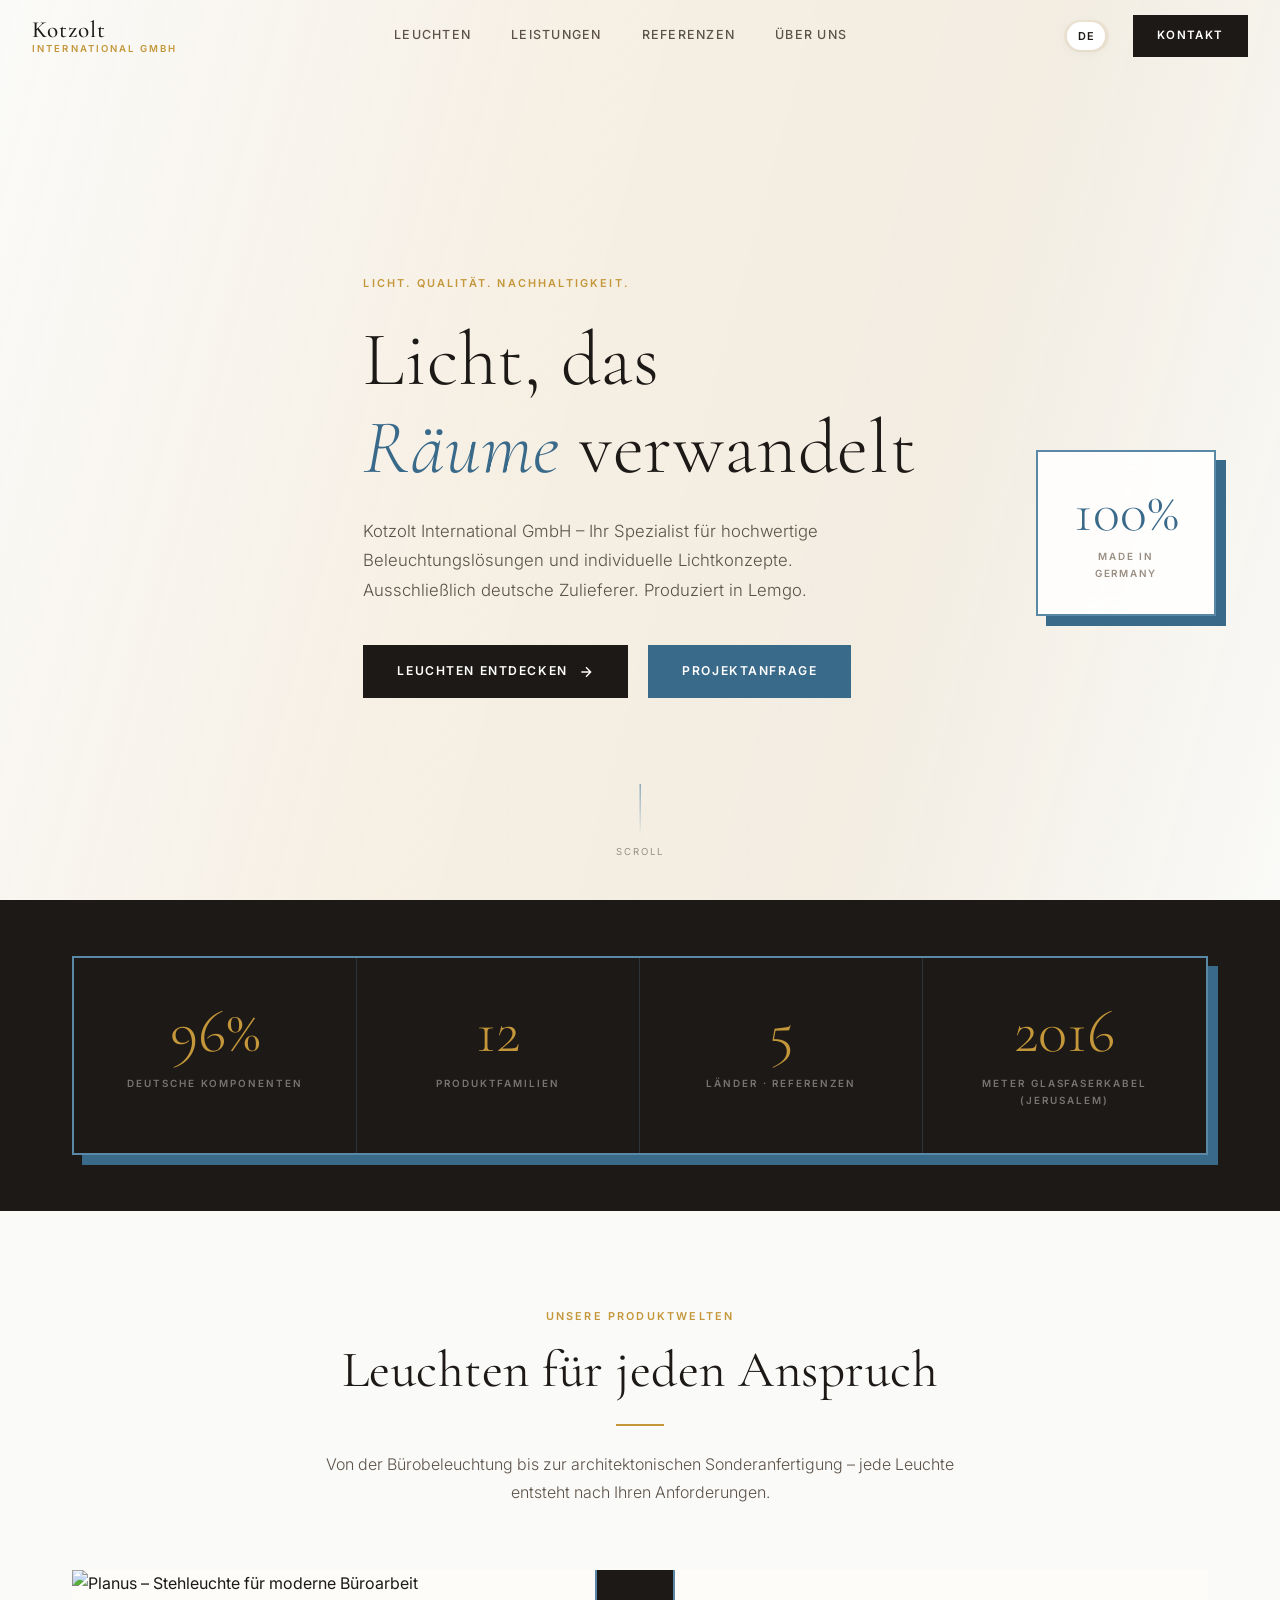
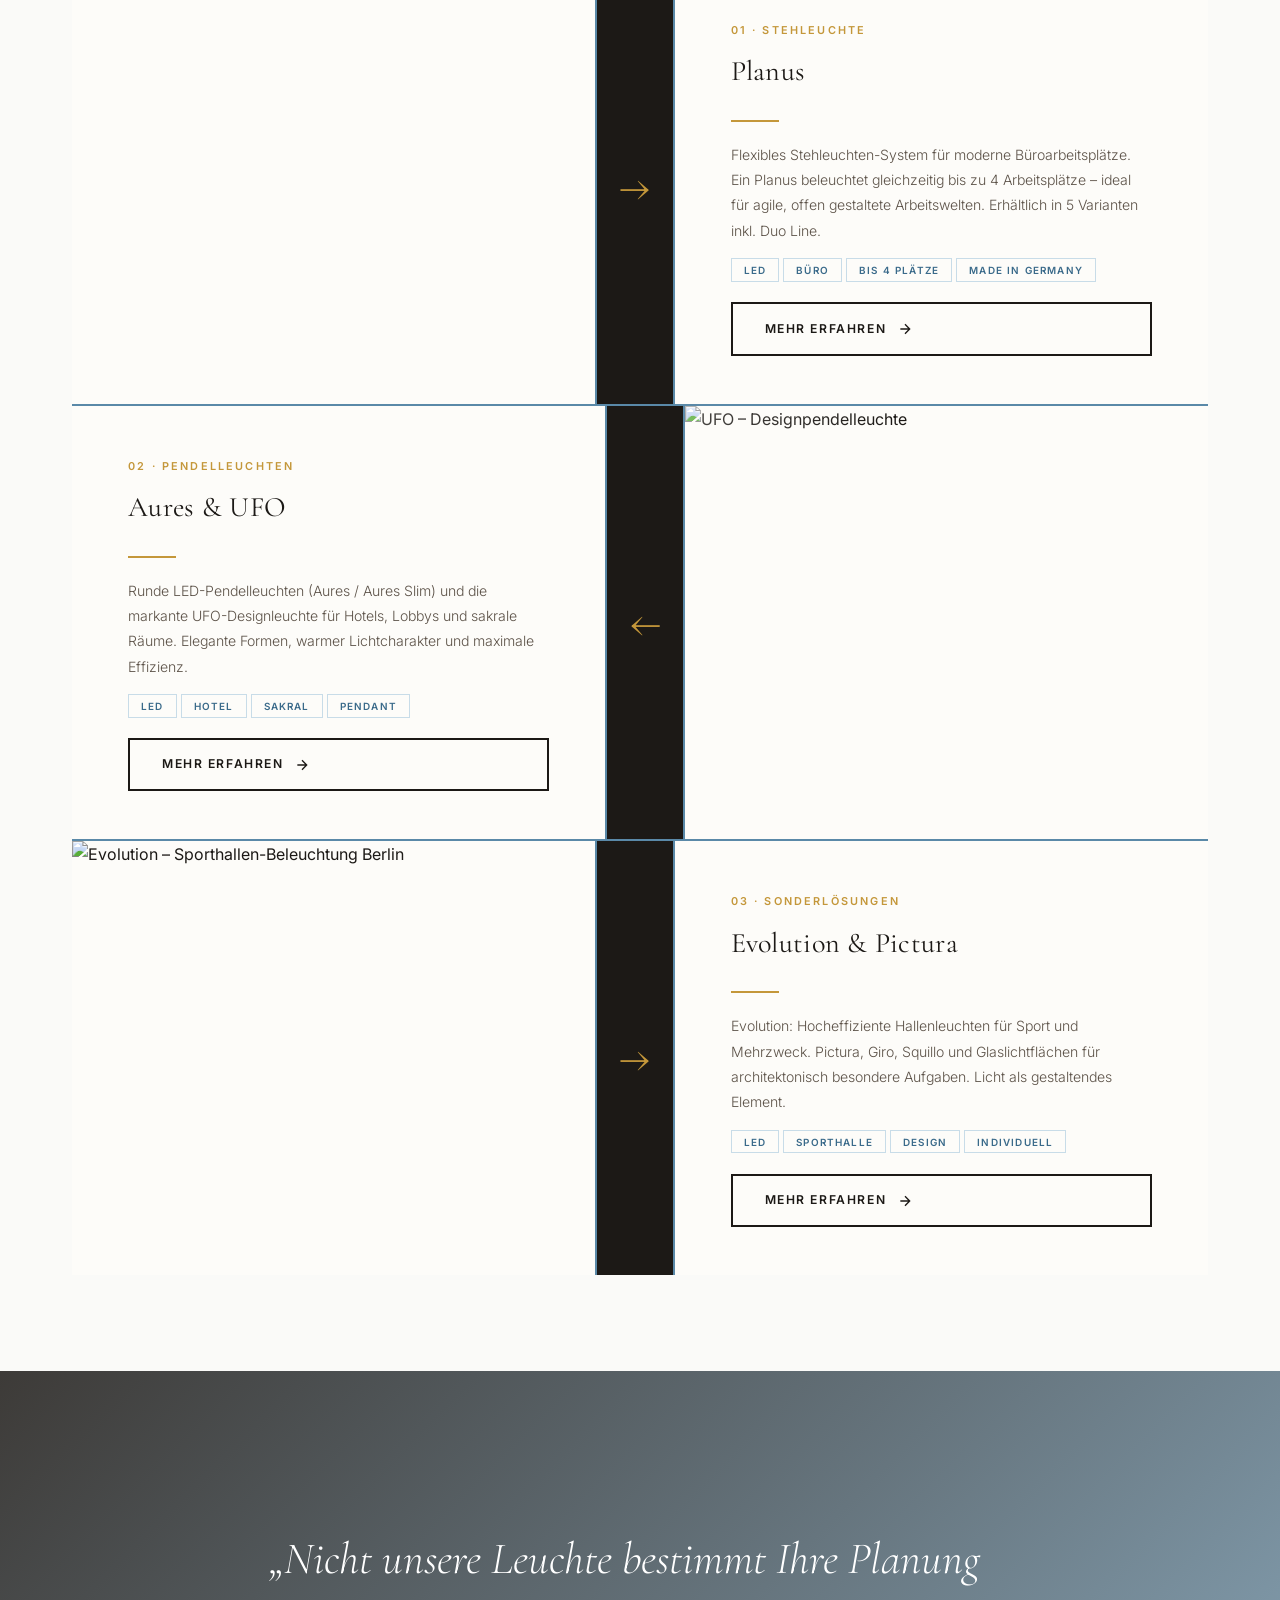
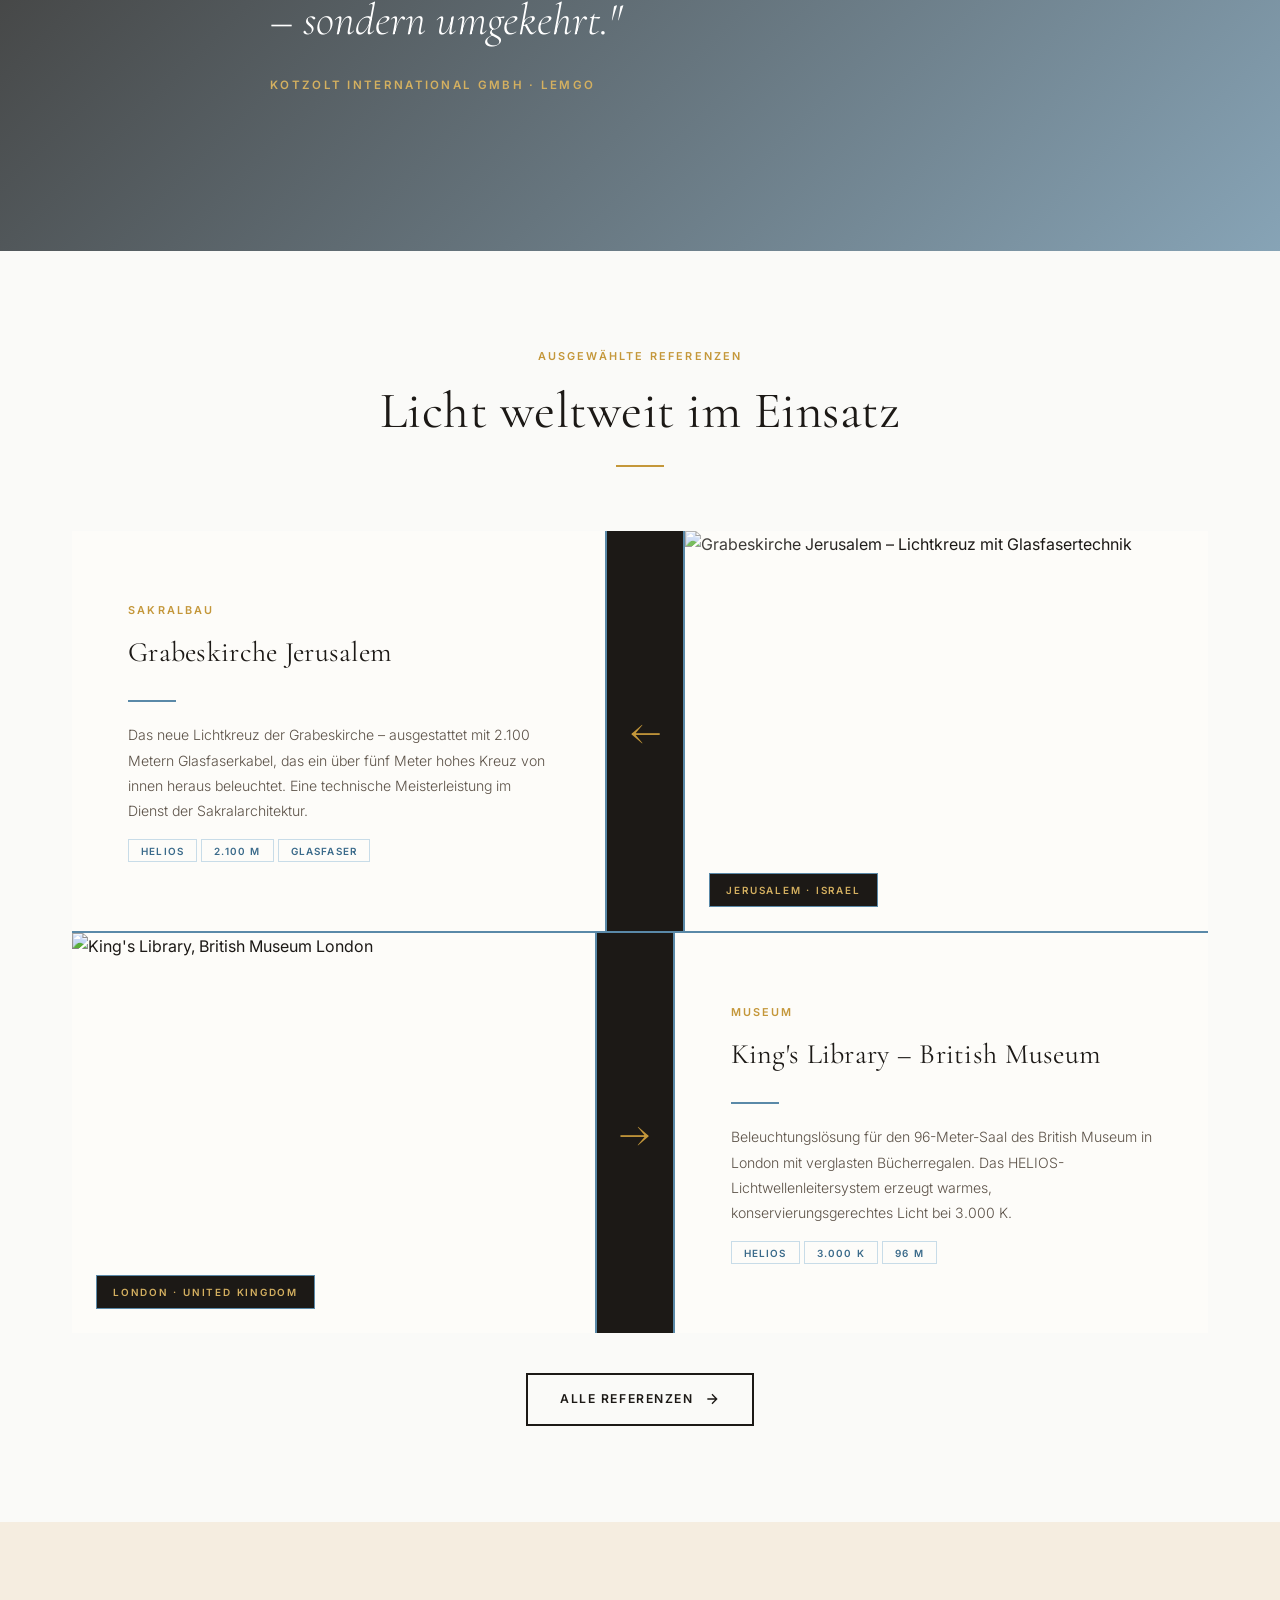
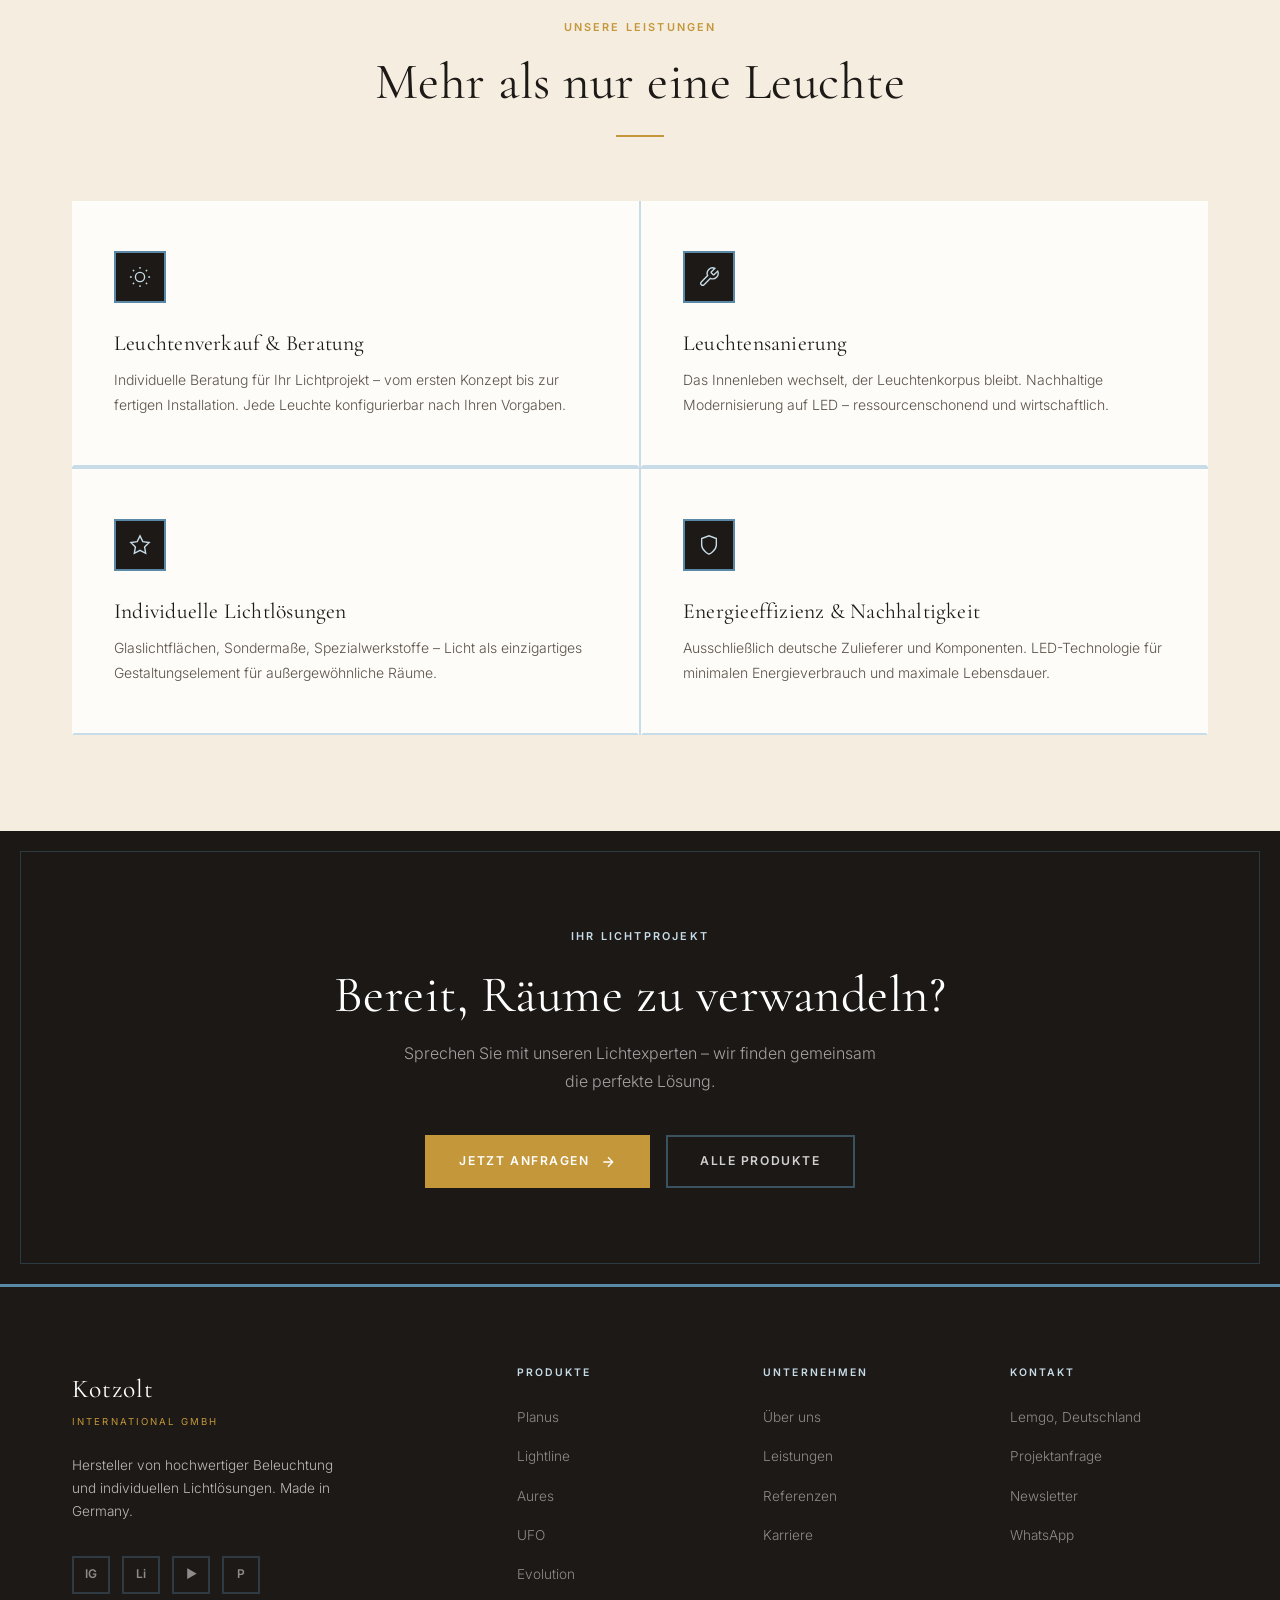
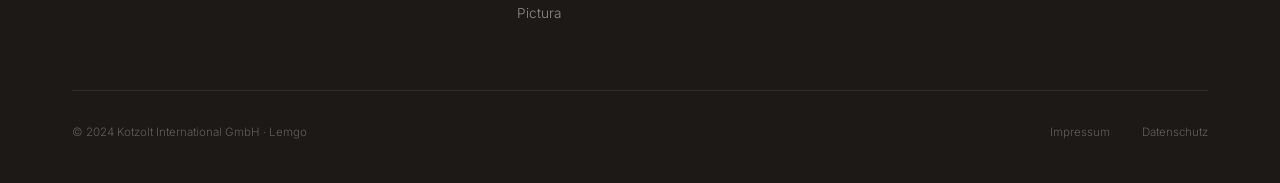
==== commit 624fd5f6: "Replace all placeholder images with real kotzolt.com photos All Unsplash stock images replaced with " ====
--- a/index.html
+++ b/index.html
@@ -50,7 +50,7 @@
 
 <!-- ═══════════════════ HERO ═════════════════════════════════ -->
 <section class="hero">
-  <div class="hero-parallax-bg" data-parallax="0.45"></div>
+  <div class="hero-parallax-bg" data-parallax="0.45" style="background-image:url('https://kotzolt.com/wp-content/uploads/2024/08/Stadtwerke_Neubrandenburg_Aures-1500x430.jpg');"></div>
   <div class="hero-overlay"></div>
 
   <div class="container">
@@ -156,7 +156,7 @@
       <!-- → Planus -->
       <div class="arrow-info slide-left">
         <div class="arrow-info-img">
-          <img src="https://images.unsplash.com/photo-1497366754035-f200586c4bd5?auto=format&fit=crop&w=900&q=80" alt="Planus Stehleuchte Büro" loading="lazy" />
+          <img src="https://kotzolt.com/wp-content/uploads/2019/06/Leuchte_Planus.jpg" alt="Planus – Stehleuchte für moderne Büroarbeit" loading="lazy" />
           <div class="arrow-img-overlay"></div>
         </div>
         <div class="arrow-info-connector"><span class="arrow-sym"></span></div>
@@ -184,7 +184,7 @@
       <!-- ← Aures / UFO -->
       <div class="arrow-info reverse slide-right">
         <div class="arrow-info-img">
-          <img src="https://images.unsplash.com/photo-1414235077428-338989a2e8c0?auto=format&fit=crop&w=900&q=80" alt="Aures UFO Pendelleuchte" loading="lazy" />
+          <img src="https://kotzolt.com/wp-content/uploads/2019/11/Kopfbild_Ufos.jpg" alt="UFO – Designpendelleuchte" loading="lazy" />
           <div class="arrow-img-overlay"></div>
         </div>
         <div class="arrow-info-connector"><span class="arrow-sym"></span></div>
@@ -212,7 +212,7 @@
       <!-- → Evolution / Sonder -->
       <div class="arrow-info slide-left">
         <div class="arrow-info-img">
-          <img src="https://images.unsplash.com/photo-1574629810360-7efbbe195018?auto=format&fit=crop&w=900&q=80" alt="Evolution Sporthalle" loading="lazy" />
+          <img src="https://kotzolt.com/wp-content/uploads/2024/08/Typensporthalle_Berlin-1500x430.jpg" alt="Evolution – Sporthallen-Beleuchtung Berlin" loading="lazy" />
           <div class="arrow-img-overlay"></div>
         </div>
         <div class="arrow-info-connector"><span class="arrow-sym"></span></div>
@@ -244,7 +244,7 @@
 <!-- ═══════════════════ PARALLAX – PHILOSOPHIE ═══════════════ -->
 <div class="parallax-divider" style="min-height:480px;">
   <div class="parallax-divider-bg" data-parallax="0.4"
-    style="background-image:url('https://images.unsplash.com/photo-1526374965874-b1b494e95eb2?auto=format&fit=crop&w=1800&q=80');"></div>
+    style="background-image:url('https://kotzolt.com/wp-content/uploads/2019/03/Lightline_Hyatt.jpg');"></div>
   <div class="parallax-divider-overlay" style="background:linear-gradient(135deg,rgba(28,25,22,.85) 0%,rgba(58,106,138,.6) 100%);"></div>
   <div class="container parallax-divider-content">
     <div style="max-width:740px;" class="fade-in">
@@ -277,7 +277,7 @@
       <!-- ← Jerusalem -->
       <div class="arrow-info reverse slide-right">
         <div class="arrow-info-img" style="position:relative;">
-          <img src="https://images.unsplash.com/photo-1548625149-fc4a29cf7092?auto=format&fit=crop&w=900&q=80" alt="Grabeskirche Jerusalem" loading="lazy" class="ref-visual-img" />
+          <img src="https://kotzolt.com/wp-content/uploads/2017/04/Jerusalem.jpg" alt="Grabeskirche Jerusalem – Lichtkreuz mit Glasfasertechnik" loading="lazy" class="ref-visual-img" />
           <div class="ref-location-badge">Jerusalem · Israel</div>
           <div class="arrow-img-overlay"></div>
         </div>
@@ -301,7 +301,7 @@
       <!-- → British Museum -->
       <div class="arrow-info slide-left">
         <div class="arrow-info-img" style="position:relative;">
-          <img src="https://images.unsplash.com/photo-1507842217343-583bb7270b66?auto=format&fit=crop&w=900&q=80" alt="King's Library British Museum London" loading="lazy" class="ref-visual-img" />
+          <img src="https://kotzolt.com/wp-content/uploads/2017/04/Kopfbild_British_Museum-1030x295.jpg" alt="King's Library, British Museum London" loading="lazy" class="ref-visual-img" />
           <div class="ref-location-badge">London · United Kingdom</div>
           <div class="arrow-img-overlay"></div>
         </div>
@@ -396,7 +396,7 @@
 <!-- ═══════════════════ PARALLAX – CTA ═══════════════════════ -->
 <section class="cta-banner section">
   <div class="cta-banner-bg" data-parallax="0.3"
-    style="background-image:url('https://images.unsplash.com/photo-1486325212027-8081e485255e?auto=format&fit=crop&w=1800&q=80');"></div>
+    style="background-image:url('https://kotzolt.com/wp-content/uploads/2024/08/Stadtwerke_Neubrandenburg-1500x430.jpg');"></div>
   <div class="cta-banner-overlay"></div>
   <div class="cta-banner-border"></div>
   <div class="container cta-banner-content">
--- a/css/style.css
+++ b/css/style.css
@@ -107,7 +107,7 @@
 .hero { position: relative; min-height: 100vh; display: flex; align-items: center; overflow: hidden; }
 .hero-parallax-bg {
   position: absolute; inset: -25% 0;
-  background-image: url('https://images.unsplash.com/photo-1558618666-fcd25c85cd64?auto=format&fit=crop&w=1800&q=80');
+  
   background-size: cover; background-position: center;
   will-change: transform;
 }
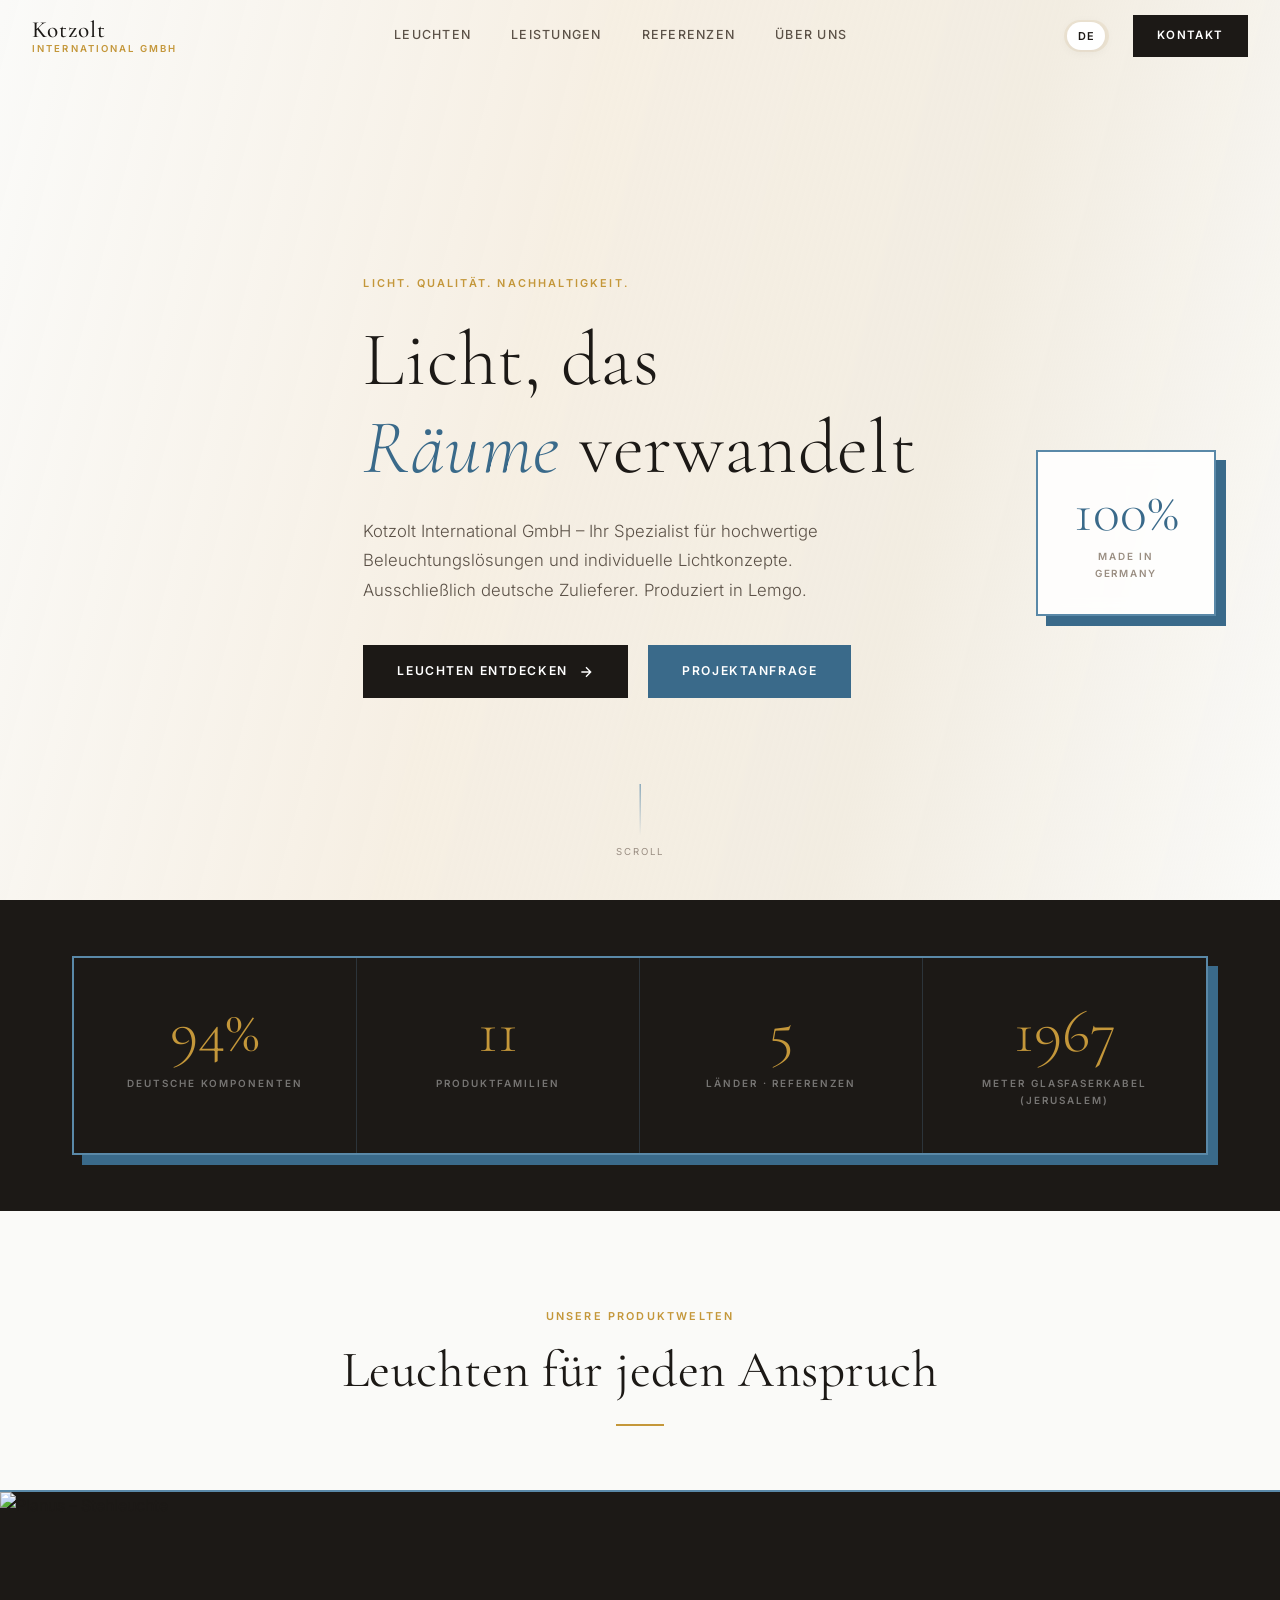
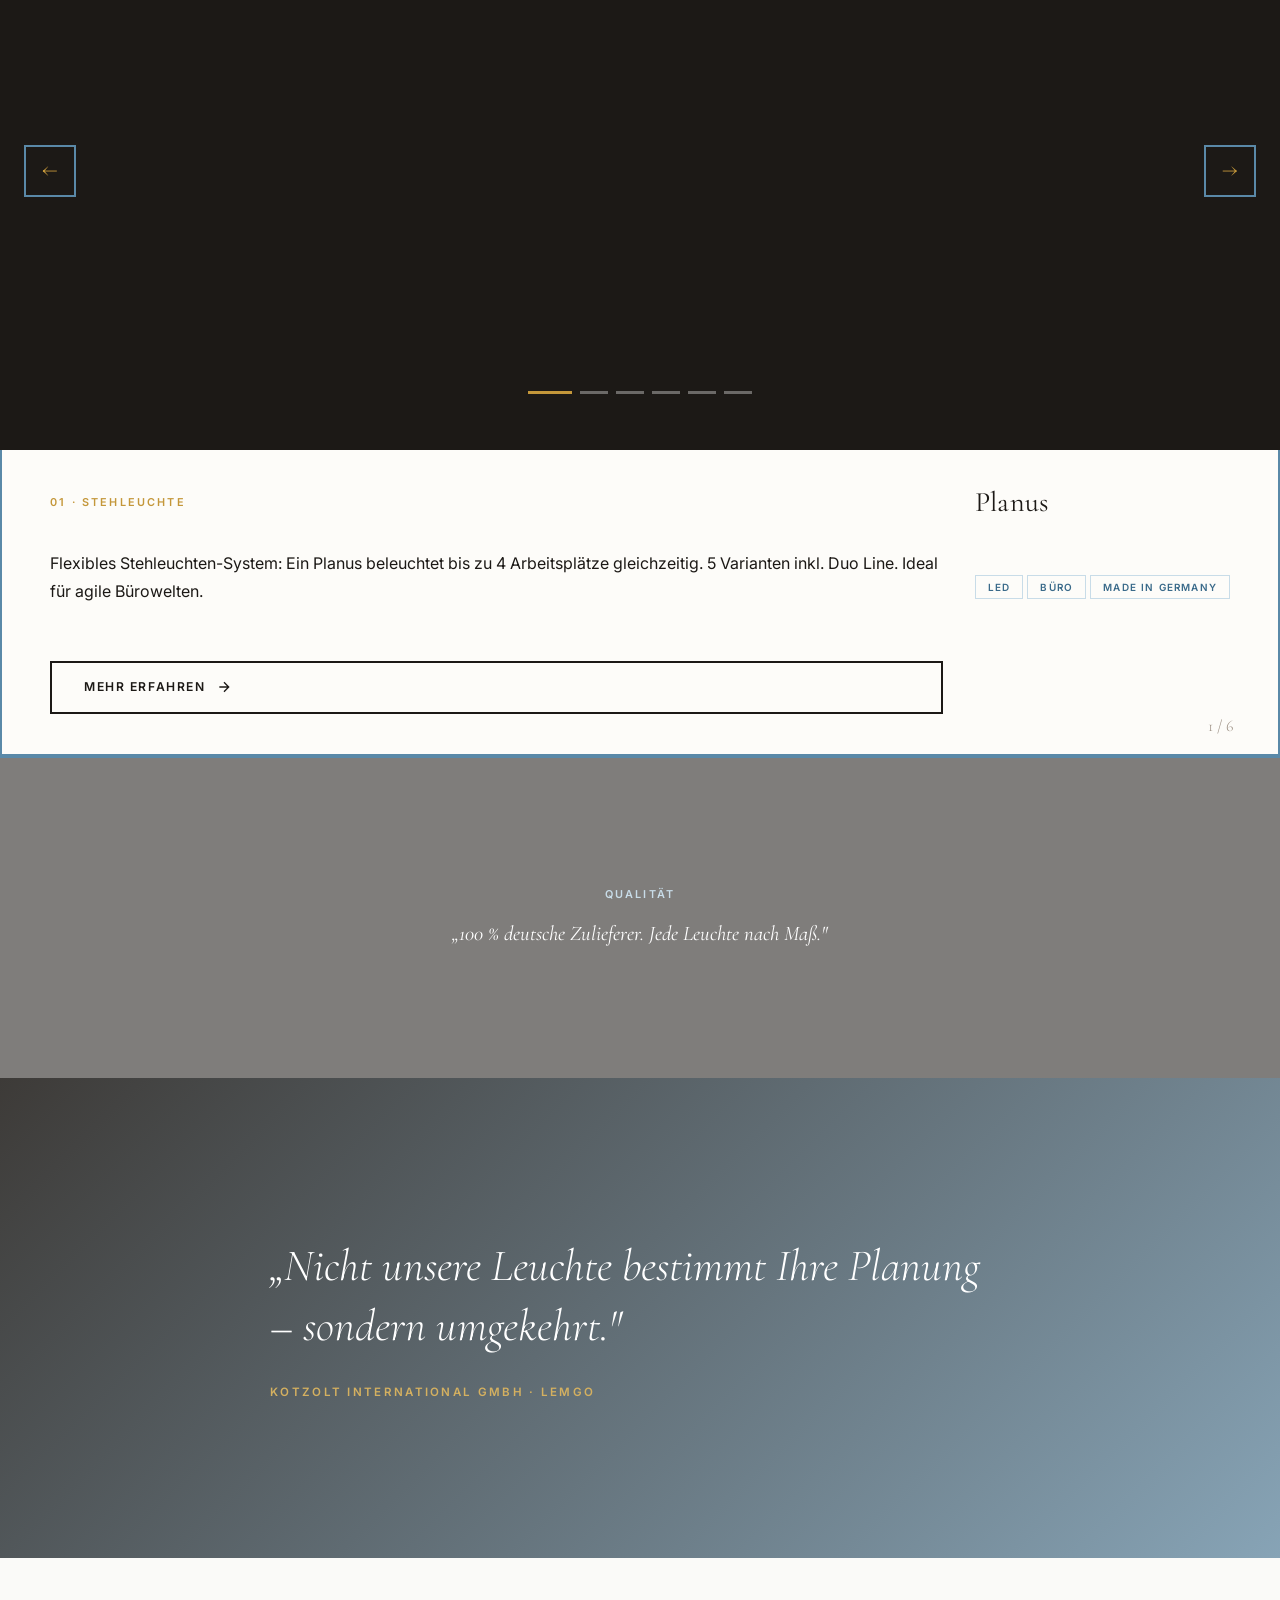
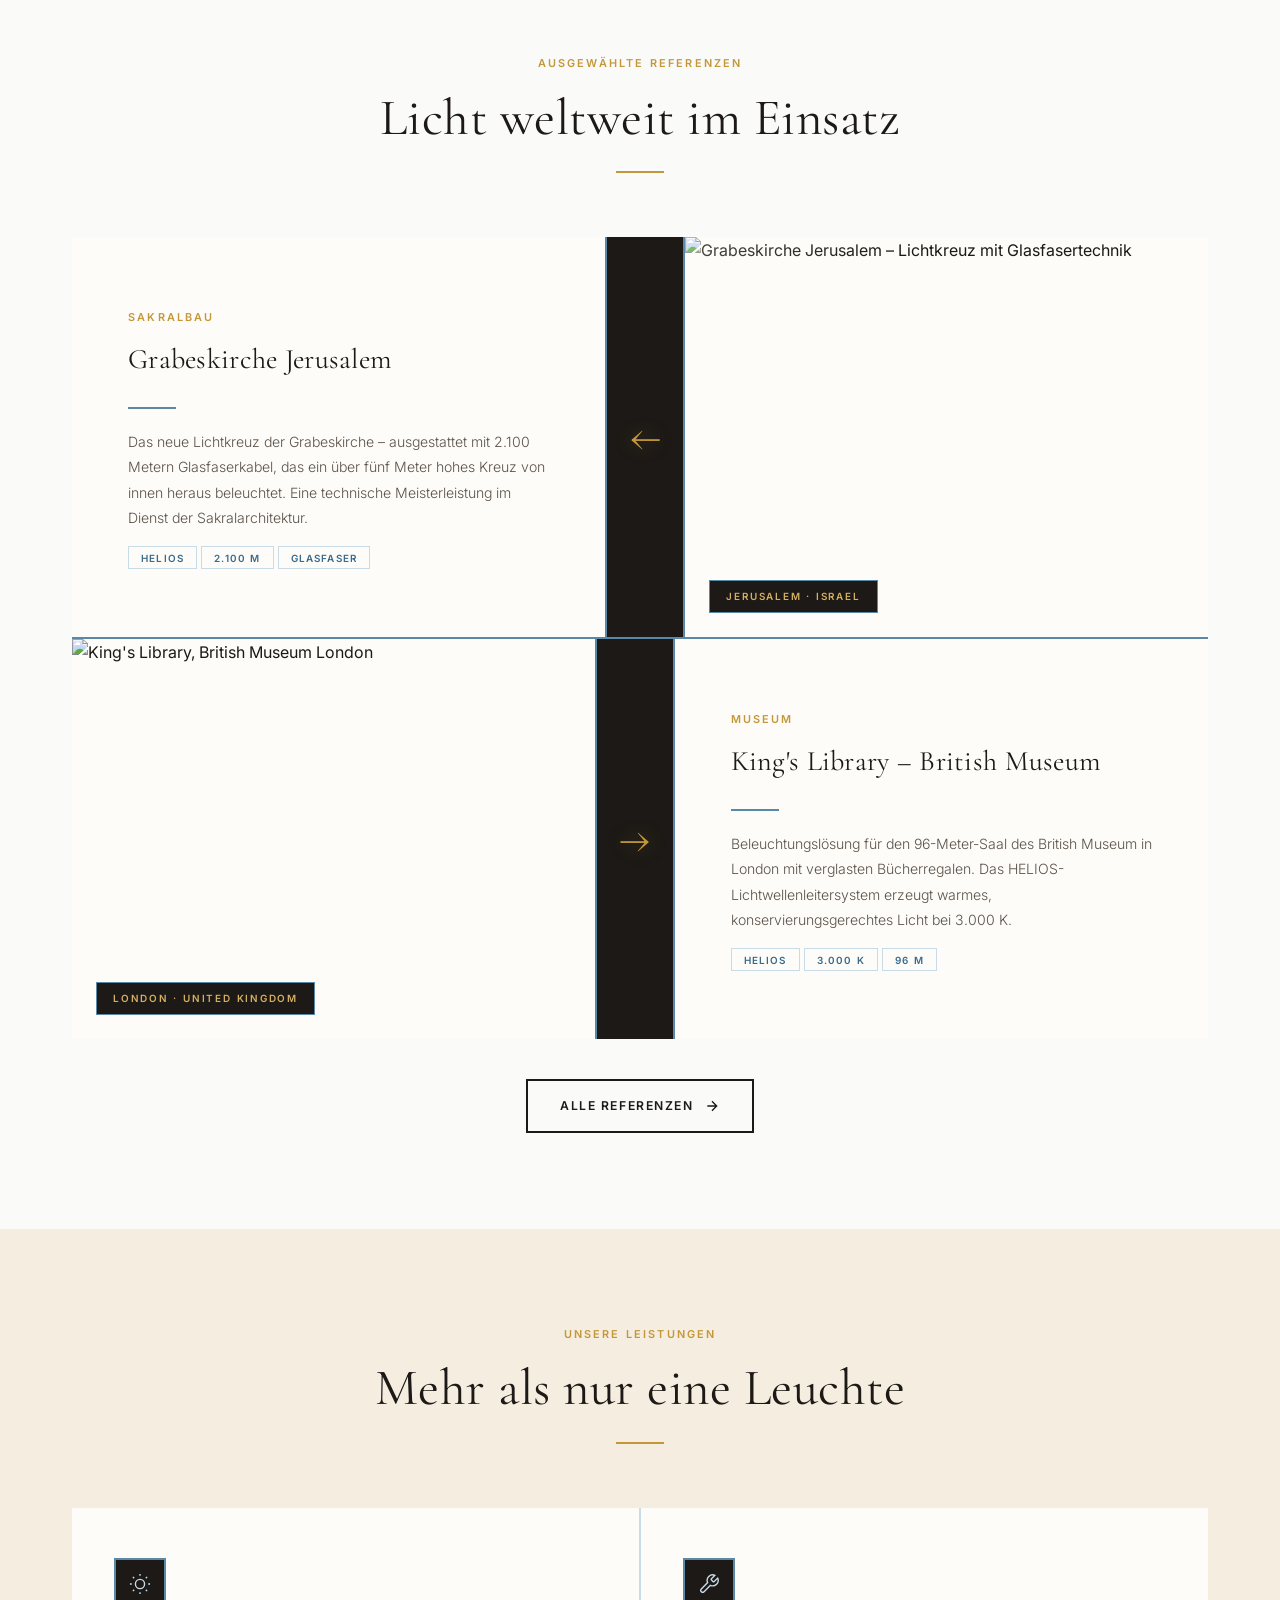
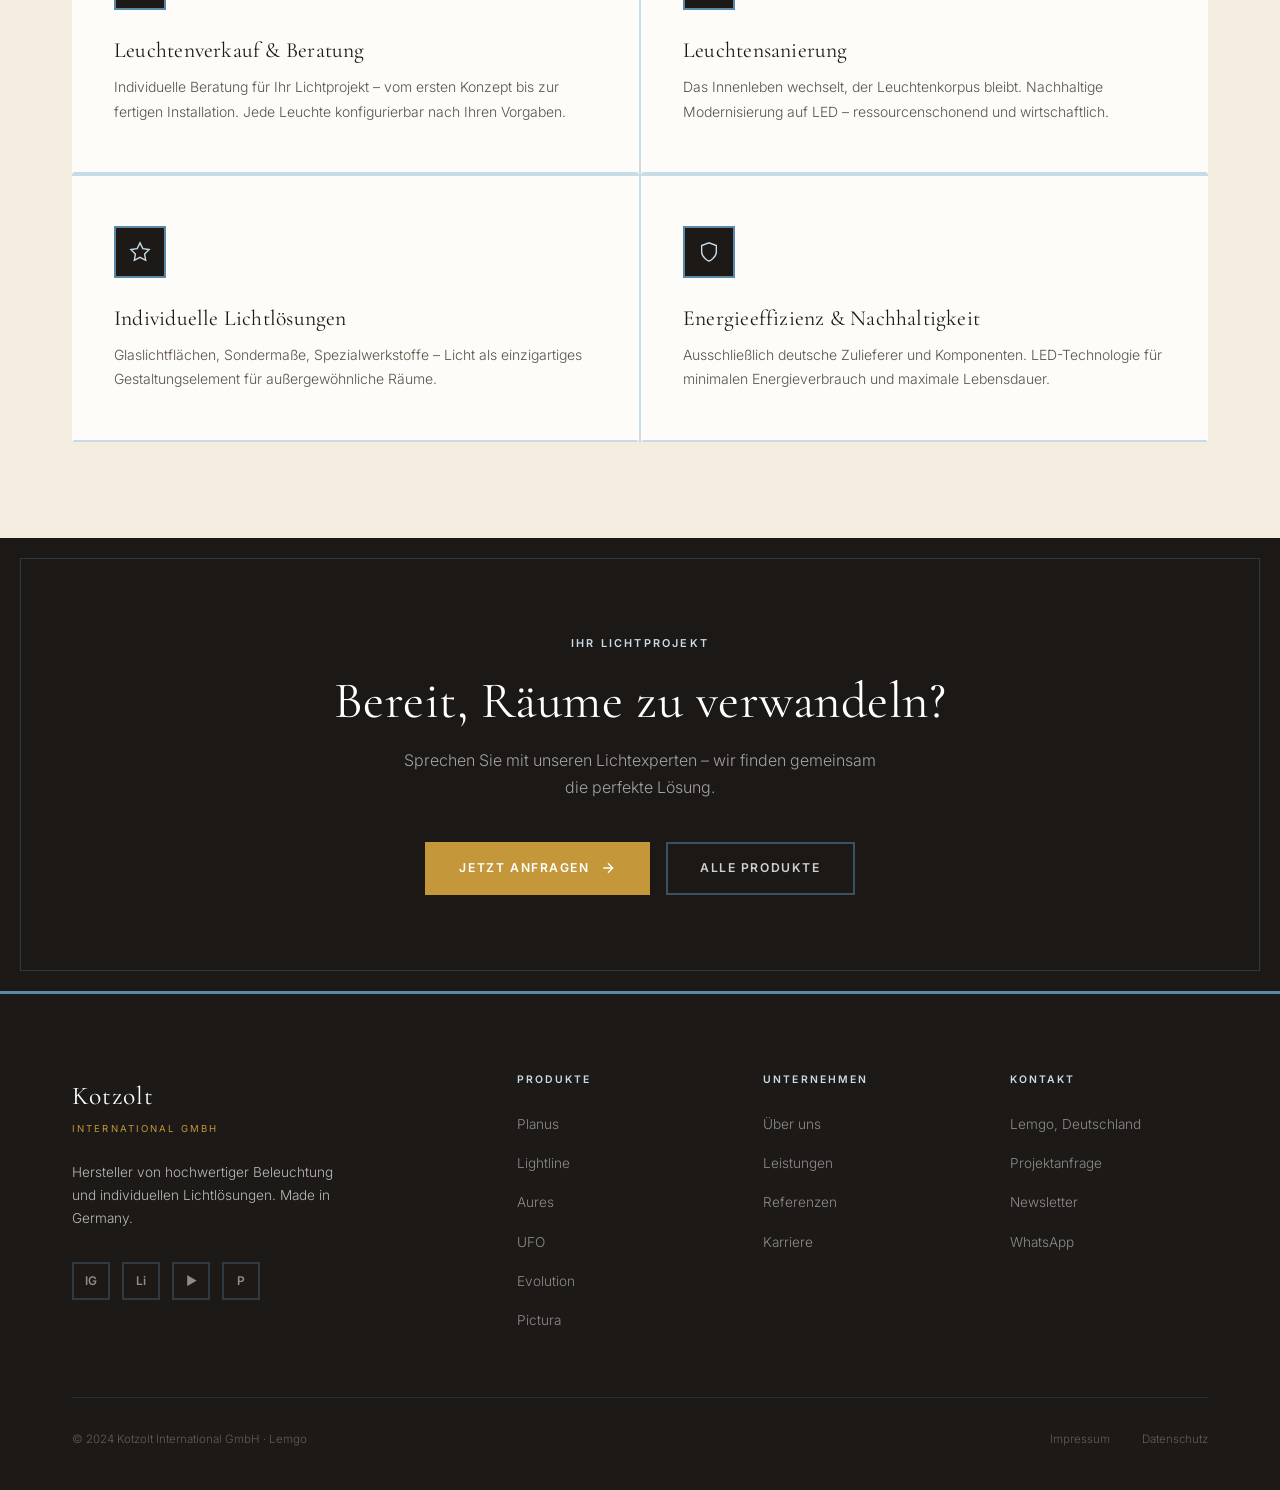
==== commit a4b8b77c: "v3: scroll progress bar, FORMATIO product slider, more parallax - Add fixed scroll progress bar (gol" ====
--- a/index.html
+++ b/index.html
@@ -8,6 +8,9 @@
   <link rel="stylesheet" href="css/style.css" />
 </head>
 <body>
+
+<!-- Scroll Progress -->
+<div class="scroll-progress" id="scrollProgress"></div>
 
 <!-- Mobile Nav -->
 <nav class="mobile-nav">
@@ -132,8 +135,8 @@
   </div>
 </div>
 
-<!-- ═══════════════════ PRODUKTE – PFEIL LAYOUT ══════════════ -->
-<section class="section" id="leuchten">
+<!-- ═══════════════════ PRODUKTE – SLIDER ═════════════════════ -->
+<section class="section" id="leuchten" style="padding-bottom:0;overflow:hidden;">
   <div class="container">
     <header class="section-header fade-in">
       <span class="label">
@@ -145,101 +148,179 @@
         <span data-lang="en">Luminaires for every purpose</span>
       </h2>
       <div class="divider divider-center"></div>
-      <p>
-        <span data-lang="de">Von der Bürobeleuchtung bis zur architektonischen Sonderanfertigung – jede Leuchte entsteht nach Ihren Anforderungen.</span>
-        <span data-lang="en">From office lighting to architectural custom solutions – every luminaire is designed to your requirements.</span>
-      </p>
     </header>
-
-    <div class="arrow-info-list">
-
-      <!-- → Planus -->
-      <div class="arrow-info slide-left">
-        <div class="arrow-info-img">
-          <img src="https://kotzolt.com/wp-content/uploads/2019/06/Leuchte_Planus.jpg" alt="Planus – Stehleuchte für moderne Büroarbeit" loading="lazy" />
-          <div class="arrow-img-overlay"></div>
-        </div>
-        <div class="arrow-info-connector"><span class="arrow-sym"></span></div>
-        <div class="arrow-info-body">
+  </div>
+
+  <div class="product-slider scale-up">
+    <div class="slider-track">
+
+      <!-- 01 Planus -->
+      <div class="slide">
+        <div class="slide-image-wrap">
+          <img src="https://kotzolt.com/wp-content/uploads/2019/06/Leuchte_Planus.jpg" alt="Planus – Stehleuchte" loading="lazy" />
+        </div>
+        <div class="slide-content">
           <span class="label">01 · <span data-lang="de">Stehleuchte</span><span data-lang="en">Floor lamp</span></span>
           <h3>Planus</h3>
-          <div class="divider"></div>
-          <p>
-            <span data-lang="de">Flexibles Stehleuchten-System für moderne Büroarbeitsplätze. Ein Planus beleuchtet gleichzeitig bis zu 4 Arbeitsplätze – ideal für agile, offen gestaltete Arbeitswelten. Erhältlich in 5 Varianten inkl. Duo Line.</span>
-            <span data-lang="en">Flexible floor lamp system for modern office workstations. One Planus illuminates up to 4 workstations simultaneously – ideal for agile, open-plan work environments. Available in 5 variants including Duo Line.</span>
-          </p>
-          <div class="arrow-tags">
+          <p>
+            <span data-lang="de">Flexibles Stehleuchten-System: Ein Planus beleuchtet bis zu 4 Arbeitsplätze gleichzeitig. 5 Varianten inkl. Duo Line. Ideal für agile Bürowelten.</span>
+            <span data-lang="en">Flexible floor lamp system: one Planus illuminates up to 4 workstations simultaneously. 5 variants incl. Duo Line. Ideal for agile office environments.</span>
+          </p>
+          <div class="arrow-tags" style="margin-top:1rem;">
             <span class="arrow-tag">LED</span>
             <span class="arrow-tag"><span data-lang="de">Büro</span><span data-lang="en">Office</span></span>
-            <span class="arrow-tag"><span data-lang="de">Bis 4 Plätze</span><span data-lang="en">Up to 4 desks</span></span>
             <span class="arrow-tag">Made in Germany</span>
           </div>
-          <a href="produkte.html" class="btn btn-outline" style="margin-top:1.25rem;display:inline-flex;">
+          <a href="produkte.html" class="btn btn-outline" style="margin-top:1.5rem;display:inline-flex;">
             <span data-lang="de">Mehr erfahren</span><span data-lang="en">Learn more</span>
             <svg viewBox="0 0 24 24" stroke="currentColor" fill="none" stroke-width="2"><path d="M5 12h14M12 5l7 7-7 7"/></svg>
           </a>
         </div>
       </div>
 
-      <!-- ← Aures / UFO -->
-      <div class="arrow-info reverse slide-right">
-        <div class="arrow-info-img">
-          <img src="https://kotzolt.com/wp-content/uploads/2019/11/Kopfbild_Ufos.jpg" alt="UFO – Designpendelleuchte" loading="lazy" />
-          <div class="arrow-img-overlay"></div>
-        </div>
-        <div class="arrow-info-connector"><span class="arrow-sym"></span></div>
-        <div class="arrow-info-body">
-          <span class="label">02 · <span data-lang="de">Pendelleuchten</span><span data-lang="en">Pendant luminaires</span></span>
-          <h3>Aures &amp; UFO</h3>
-          <div class="divider"></div>
-          <p>
-            <span data-lang="de">Runde LED-Pendelleuchten (Aures / Aures Slim) und die markante UFO-Designleuchte für Hotels, Lobbys und sakrale Räume. Elegante Formen, warmer Lichtcharakter und maximale Effizienz.</span>
-            <span data-lang="en">Round LED pendant luminaires (Aures / Aures Slim) and the iconic UFO design luminaire for hotels, lobbies and sacred spaces. Elegant forms, warm light quality and maximum efficiency.</span>
-          </p>
-          <div class="arrow-tags">
+      <!-- 02 Lightline -->
+      <div class="slide">
+        <div class="slide-image-wrap">
+          <img src="https://kotzolt.com/wp-content/uploads/2019/03/Lightline_Hyatt.jpg" alt="Lightline – Lichtbandsystem" loading="lazy" />
+        </div>
+        <div class="slide-content">
+          <span class="label">02 · <span data-lang="de">Lichtband</span><span data-lang="en">Light line</span></span>
+          <h3>Lightline</h3>
+          <p>
+            <span data-lang="de">Modulares Lichtbandsystem für Unterputz- und Aufputzinstallation. Streckenfertig geliefert, minimaler Installationsaufwand. Architektenliebling für Hotels und Lobbys.</span>
+            <span data-lang="en">Modular light line system for flush and surface mount. Delivered ready-to-install, minimal effort. Architects' favourite for hotels and lobbies.</span>
+          </p>
+          <div class="arrow-tags" style="margin-top:1rem;">
             <span class="arrow-tag">LED</span>
             <span class="arrow-tag">Hotel</span>
-            <span class="arrow-tag"><span data-lang="de">Sakral</span><span data-lang="en">Sacred</span></span>
-            <span class="arrow-tag">Pendant</span>
-          </div>
-          <a href="produkte.html" class="btn btn-outline" style="margin-top:1.25rem;display:inline-flex;">
+            <span class="arrow-tag"><span data-lang="de">Modular</span><span data-lang="en">Modular</span></span>
+          </div>
+          <a href="produkte.html" class="btn btn-outline" style="margin-top:1.5rem;display:inline-flex;">
             <span data-lang="de">Mehr erfahren</span><span data-lang="en">Learn more</span>
             <svg viewBox="0 0 24 24" stroke="currentColor" fill="none" stroke-width="2"><path d="M5 12h14M12 5l7 7-7 7"/></svg>
           </a>
         </div>
       </div>
 
-      <!-- → Evolution / Sonder -->
-      <div class="arrow-info slide-left">
-        <div class="arrow-info-img">
-          <img src="https://kotzolt.com/wp-content/uploads/2024/08/Typensporthalle_Berlin-1500x430.jpg" alt="Evolution – Sporthallen-Beleuchtung Berlin" loading="lazy" />
-          <div class="arrow-img-overlay"></div>
-        </div>
-        <div class="arrow-info-connector"><span class="arrow-sym"></span></div>
-        <div class="arrow-info-body">
-          <span class="label">03 · <span data-lang="de">Sonderlösungen</span><span data-lang="en">Special solutions</span></span>
-          <h3>Evolution &amp; Pictura</h3>
-          <div class="divider"></div>
-          <p>
-            <span data-lang="de">Evolution: Hocheffiziente Hallenleuchten für Sport und Mehrzweck. Pictura, Giro, Squillo und Glaslichtflächen für architektonisch besondere Aufgaben. Licht als gestaltendes Element.</span>
-            <span data-lang="en">Evolution: highly efficient hall luminaires for sports and multi-purpose use. Pictura, Giro, Squillo and glass light surfaces for architecturally special tasks. Light as a design element.</span>
-          </p>
-          <div class="arrow-tags">
+      <!-- 03 Aures -->
+      <div class="slide">
+        <div class="slide-image-wrap">
+          <img src="https://kotzolt.com/wp-content/uploads/2024/08/Stadtwerke_Neubrandenburg_Aures-1500x430.jpg" alt="Aures – Pendelleuchte Stadtwerke" loading="lazy" />
+        </div>
+        <div class="slide-content">
+          <span class="label">03 · <span data-lang="de">Pendelleuchte</span><span data-lang="en">Pendant luminaire</span></span>
+          <h3>Aures</h3>
+          <p>
+            <span data-lang="de">Runde LED-Pendelleuchten in zwei Größen – Aures und Aures Slim. Warmes, dezentes Licht für Büros, Konferenzräume und öffentliche Gebäude.</span>
+            <span data-lang="en">Round LED pendant luminaires in two sizes – Aures and Aures Slim. Warm, subtle light for offices, conference rooms and public buildings.</span>
+          </p>
+          <div class="arrow-tags" style="margin-top:1rem;">
             <span class="arrow-tag">LED</span>
-            <span class="arrow-tag"><span data-lang="de">Sporthalle</span><span data-lang="en">Sports hall</span></span>
-            <span class="arrow-tag">Design</span>
-            <span class="arrow-tag"><span data-lang="de">Individuell</span><span data-lang="en">Individual</span></span>
-          </div>
-          <a href="produkte.html" class="btn btn-outline" style="margin-top:1.25rem;display:inline-flex;">
+            <span class="arrow-tag"><span data-lang="de">Pendelleuchte</span><span data-lang="en">Pendant</span></span>
+            <span class="arrow-tag">Round</span>
+          </div>
+          <a href="produkte.html" class="btn btn-outline" style="margin-top:1.5rem;display:inline-flex;">
             <span data-lang="de">Mehr erfahren</span><span data-lang="en">Learn more</span>
             <svg viewBox="0 0 24 24" stroke="currentColor" fill="none" stroke-width="2"><path d="M5 12h14M12 5l7 7-7 7"/></svg>
           </a>
         </div>
       </div>
 
-    </div>
-  </div>
+      <!-- 04 UFO -->
+      <div class="slide">
+        <div class="slide-image-wrap">
+          <img src="https://kotzolt.com/wp-content/uploads/2019/11/Kopfbild_Ufos.jpg" alt="UFO – Designpendelleuchte" loading="lazy" />
+        </div>
+        <div class="slide-content">
+          <span class="label">04 · Design</span>
+          <h3>UFO</h3>
+          <p>
+            <span data-lang="de">Die ikonische UFO-Leuchte – markantes Design für Hotels, Sakralräume und Lobbys. Warm-weißes Licht mit ausgeprägter Charakterwirkung.</span>
+            <span data-lang="en">The iconic UFO luminaire – distinctive design for hotels, sacred spaces and lobbies. Warm white light with strong character effect.</span>
+          </p>
+          <div class="arrow-tags" style="margin-top:1rem;">
+            <span class="arrow-tag">LED</span>
+            <span class="arrow-tag">Design Icon</span>
+            <span class="arrow-tag"><span data-lang="de">Sakral</span><span data-lang="en">Sacred</span></span>
+          </div>
+          <a href="produkte.html" class="btn btn-outline" style="margin-top:1.5rem;display:inline-flex;">
+            <span data-lang="de">Mehr erfahren</span><span data-lang="en">Learn more</span>
+            <svg viewBox="0 0 24 24" stroke="currentColor" fill="none" stroke-width="2"><path d="M5 12h14M12 5l7 7-7 7"/></svg>
+          </a>
+        </div>
+      </div>
+
+      <!-- 05 Evolution -->
+      <div class="slide">
+        <div class="slide-image-wrap">
+          <img src="https://kotzolt.com/wp-content/uploads/2024/08/Typensporthalle_Berlin-1500x430.jpg" alt="Evolution – Sporthallen Berlin" loading="lazy" />
+        </div>
+        <div class="slide-content">
+          <span class="label">05 · <span data-lang="de">Halle</span><span data-lang="en">Hall</span></span>
+          <h3>Evolution</h3>
+          <p>
+            <span data-lang="de">Hocheffiziente Hallenleuchten für Sport- und Mehrzweckhallen. Eingesetzt in Berliner Typensportstätten und weiteren Großprojekten deutschlandweit.</span>
+            <span data-lang="en">Highly efficient hall luminaires for sports and multi-purpose halls. Installed in Berlin's type sports facilities and large-scale projects across Germany.</span>
+          </p>
+          <div class="arrow-tags" style="margin-top:1rem;">
+            <span class="arrow-tag">LED</span>
+            <span class="arrow-tag"><span data-lang="de">Sporthalle</span><span data-lang="en">Sports hall</span></span>
+            <span class="arrow-tag">High-bay</span>
+          </div>
+          <a href="produkte.html" class="btn btn-outline" style="margin-top:1.5rem;display:inline-flex;">
+            <span data-lang="de">Mehr erfahren</span><span data-lang="en">Learn more</span>
+            <svg viewBox="0 0 24 24" stroke="currentColor" fill="none" stroke-width="2"><path d="M5 12h14M12 5l7 7-7 7"/></svg>
+          </a>
+        </div>
+      </div>
+
+      <!-- 06 Leuchtensanierung -->
+      <div class="slide">
+        <div class="slide-image-wrap">
+          <img src="https://kotzolt.com/wp-content/uploads/2024/08/Leuchtensanierung_Columnia-1500x430.jpg" alt="Leuchtensanierung – Nachhaltigkeit" loading="lazy" />
+        </div>
+        <div class="slide-content">
+          <span class="label">06 · <span data-lang="de">Sanierung</span><span data-lang="en">Renovation</span></span>
+          <h3><span data-lang="de">Leuchtensanierung</span><span data-lang="en">Luminaire Renovation</span></h3>
+          <p>
+            <span data-lang="de">Das Innenleben wechselt, der Leuchtenkorpus bleibt. Nachhaltige Modernisierung auf LED-Technologie – ressourcenschonend, wirtschaftlich und DGNB-konform.</span>
+            <span data-lang="en">The inside changes, the housing remains. Sustainable modernisation to LED – resource-efficient, economical and DGNB-compliant.</span>
+          </p>
+          <div class="arrow-tags" style="margin-top:1rem;">
+            <span class="arrow-tag">Nachhaltigkeit</span>
+            <span class="arrow-tag">LED Retrofit</span>
+            <span class="arrow-tag">DGNB</span>
+          </div>
+          <a href="leistungen.html" class="btn btn-outline" style="margin-top:1.5rem;display:inline-flex;">
+            <span data-lang="de">Mehr erfahren</span><span data-lang="en">Learn more</span>
+            <svg viewBox="0 0 24 24" stroke="currentColor" fill="none" stroke-width="2"><path d="M5 12h14M12 5l7 7-7 7"/></svg>
+          </a>
+        </div>
+      </div>
+
+    </div><!-- /.slider-track -->
+
+    <!-- Controls -->
+    <button class="slider-btn prev" aria-label="Vorheriges">&#8592;</button>
+    <button class="slider-btn next" aria-label="Nächstes">&#8594;</button>
+    <div class="slider-dots"></div>
+    <div class="slider-counter">1 / 6</div>
+  </div><!-- /.product-slider -->
 </section>
+
+<!-- ═══════════════════ PARALLAX STRIP – QUALITÄT ════════════ -->
+<div class="parallax-strip">
+  <div class="parallax-strip-bg" data-parallax="0.3"
+    style="background-image:url('https://kotzolt.com/wp-content/uploads/2024/08/CIIT_Paderborn-1500x430.jpg');"></div>
+  <div class="parallax-strip-overlay"></div>
+  <div class="parallax-strip-content container">
+    <span class="label fade-in"><span data-lang="de">Qualität</span><span data-lang="en">Quality</span></span>
+    <p class="fade-in" style="font-size:1.3rem;font-family:var(--font-serif);font-style:italic;color:#fff;max-width:640px;margin:0 auto;">
+      <span data-lang="de">„100 % deutsche Zulieferer. Jede Leuchte nach Maß."</span>
+      <span data-lang="en">"100 % German suppliers. Every luminaire made to measure."</span>
+    </p>
+  </div>
+</div>
 
 <!-- ═══════════════════ PARALLAX – PHILOSOPHIE ═══════════════ -->
 <div class="parallax-divider" style="min-height:480px;">
--- a/css/style.css
+++ b/css/style.css
@@ -379,3 +379,241 @@
 
 /* Lang */
 .lang-en [data-lang="de"], .lang-de [data-lang="en"] { display: none; }
+
+/* ══════════════════════════════════════════════════════════════
+   v3 ADDITIONS: Progress Bar · Slider · Arrows · More Parallax
+   ══════════════════════════════════════════════════════════════ */
+
+/* ── Scroll Progress Bar ─────────────────────────────────────── */
+.scroll-progress {
+  position: fixed;
+  top: 0; left: 0;
+  height: 3px;
+  width: 0%;
+  background: linear-gradient(90deg, var(--gold) 0%, var(--cold) 60%, var(--cold-pale) 100%);
+  z-index: 300;
+  pointer-events: none;
+  transition: width .08s linear;
+}
+
+/* ── Product Slider (FORMATIO-style) ─────────────────────────── */
+.product-slider {
+  position: relative;
+  background: var(--text-primary);
+  border-top: 2px solid var(--cold);
+  border-bottom: 2px solid var(--cold);
+  overflow: hidden;
+}
+.slider-viewport { overflow: hidden; }
+.slider-track {
+  display: flex;
+  will-change: transform;
+}
+.slide { min-width: 100%; position: relative; }
+
+.slide-image-wrap {
+  height: 62vh;
+  overflow: hidden;
+  position: relative;
+}
+.slide-image-wrap img {
+  width: 100%;
+  height: 120%;
+  object-fit: cover;
+  object-position: center;
+  display: block;
+  will-change: transform;
+}
+.slide-image-overlay {
+  position: absolute;
+  inset: 0;
+  background: linear-gradient(to top, rgba(28,25,22,.75) 0%, transparent 50%);
+  pointer-events: none;
+}
+.slide-badge {
+  position: absolute;
+  top: 1.5rem; right: 1.5rem;
+  background: rgba(28,25,22,.85);
+  border: 1.5px solid var(--cold);
+  padding: .45rem 1rem;
+  font-size: .6rem;
+  font-weight: 600;
+  letter-spacing: .2em;
+  text-transform: uppercase;
+  color: var(--cold-pale);
+  backdrop-filter: blur(4px);
+}
+
+.slide-content {
+  background: var(--bg-card);
+  padding: 2.25rem 3rem 2.5rem;
+  border-left: 2px solid var(--cold);
+  border-right: 2px solid var(--cold);
+  border-bottom: 2px solid var(--cold);
+  display: grid;
+  grid-template-columns: 1fr auto;
+  gap: 2rem;
+  align-items: center;
+}
+.slide-text .label { margin-bottom: .75rem; display: block; }
+.slide-text h3     { font-size: clamp(1.6rem, 3vw, 2.4rem); margin-bottom: .75rem; line-height: 1.1; }
+.slide-text p      { font-size: .88rem; color: var(--text-secondary); font-weight: 300; line-height: 1.75; max-width: 600px; }
+.slide-text .btn   { margin-top: 1.25rem; }
+
+.slider-controls {
+  display: flex;
+  flex-direction: column;
+  align-items: center;
+  gap: .75rem;
+  flex-shrink: 0;
+}
+.slider-counter {
+  font-family: var(--font-serif);
+  font-size: 1.15rem;
+  font-weight: 300;
+  color: var(--text-muted);
+  min-width: 56px;
+  text-align: center;
+}
+.slider-counter .cur { color: var(--text-primary); font-weight: 500; }
+.slider-nav-btns { display: flex; gap: .4rem; }
+.slider-btn {
+  width: 52px; height: 52px;
+  background: var(--text-primary);
+  border: 2px solid var(--cold);
+  display: flex; align-items: center; justify-content: center;
+  font-family: var(--font-serif);
+  font-size: 1.5rem; font-weight: 300;
+  color: var(--gold);
+  transition: all var(--transition);
+  cursor: pointer;
+}
+.slider-btn:hover {
+  background: var(--cold-dark);
+  border-color: var(--cold);
+  box-shadow: var(--shadow-cold);
+  transform: translate(-2px,-2px);
+}
+
+/* Auto-progress line at bottom of image */
+.slider-auto-line {
+  position: absolute;
+  bottom: 0; left: 0;
+  height: 3px;
+  background: linear-gradient(90deg, var(--gold), var(--cold));
+  width: 0%;
+  z-index: 2;
+}
+
+/* ── Slider Dots ────────────────────────────────────────────── */
+.slider-dots {
+  position: absolute;
+  bottom: calc(38vh + .75rem);
+  left: 50%;
+  transform: translateX(-50%);
+  display: flex;
+  gap: .5rem;
+  z-index: 3;
+}
+.sdot {
+  width: 28px; height: 3px;
+  background: rgba(255,255,255,.35);
+  transition: all var(--transition);
+  cursor: pointer;
+}
+.sdot.active {
+  background: var(--gold);
+  width: 44px;
+}
+
+/* ── Enhanced Arrow Connector (mobile esp.) ──────────────────── */
+.arrow-info-connector {
+  width: 80px; flex-shrink: 0;
+  display: flex; align-items: center; justify-content: center;
+  background: var(--text-primary);
+  border-left: 2px solid var(--cold);
+  border-right: 2px solid var(--cold);
+  position: relative;
+}
+.arrow-info-connector::before {
+  font-family: var(--font-serif);
+  font-size: 3rem; font-weight: 300;
+  color: var(--gold);
+  content: '→';
+  line-height: 1; display: block;
+  transition: transform var(--transition), color var(--transition);
+  text-shadow: 0 0 20px rgba(196,151,58,.4);
+}
+.arrow-info:hover .arrow-info-connector::before { transform: scale(1.15) translateX(4px); color: var(--cold-pale); }
+.arrow-info.reverse .arrow-info-connector::before { content: '←'; }
+.arrow-info.reverse:hover .arrow-info-connector::before { transform: scale(1.15) translateX(-4px); }
+
+@media (max-width: 768px) {
+  /* Bigger, more visible arrows on mobile */
+  .arrow-info-connector {
+    width: 100%; height: 72px !important;
+    border-left: none; border-right: none;
+    border-top: 2px solid var(--cold);
+    border-bottom: 2px solid var(--cold);
+  }
+  .arrow-info-connector::before {
+    font-size: 2.4rem !important;
+    text-shadow: 0 0 30px rgba(196,151,58,.6);
+  }
+  /* Slider on mobile: taller image area */
+  .slide-image-wrap { height: 52vw; min-height: 220px; }
+  .slide-content { grid-template-columns: 1fr; gap: 1.25rem; padding: 1.5rem; }
+  .slider-controls { flex-direction: row; justify-content: space-between; align-items: center; }
+  .slider-counter { min-width: auto; }
+}
+
+/* ── Extra Parallax Section ──────────────────────────────────── */
+.parallax-strip {
+  position: relative; overflow: hidden;
+  height: 320px; display: flex; align-items: center; justify-content: center;
+}
+.parallax-strip-bg {
+  position: absolute; inset: -30% 0;
+  background-size: cover; background-position: center;
+  will-change: transform;
+}
+.parallax-strip-overlay {
+  position: absolute; inset: 0;
+  background: rgba(28,25,22,.55);
+}
+.parallax-strip-content {
+  position: relative; z-index: 1;
+  text-align: center; color: var(--white);
+}
+.parallax-strip-content .label { color: var(--cold-pale); margin-bottom: .75rem; display: block; }
+.parallax-strip-content h3 { color: var(--white); font-size: clamp(1.4rem, 2.5vw, 2rem); }
+
+/* ── Slider button absolute positioning ─────────────────────── */
+.slider-btn.prev,
+.slider-btn.next {
+  position: absolute;
+  top: 31vh;
+  transform: translateY(-50%);
+  z-index: 5;
+}
+.slider-btn.prev { left: 1.5rem; }
+.slider-btn.next { right: 1.5rem; }
+.slider-dots {
+  bottom: calc(38vh + 1.25rem);
+}
+.slider-counter {
+  position: absolute;
+  bottom: 1rem;
+  right: 2rem;
+  z-index: 5;
+  font-family: var(--font-serif);
+  font-size: 1rem;
+  color: var(--text-muted);
+}
+
+@media (max-width: 768px) {
+  .slider-btn.prev { left: .75rem; top: 26vw; }
+  .slider-btn.next { right: .75rem; top: 26vw; }
+  .slider-dots { bottom: calc(52vw + 1rem); }
+  .slider-counter { bottom: .5rem; right: 1rem; }
+}
